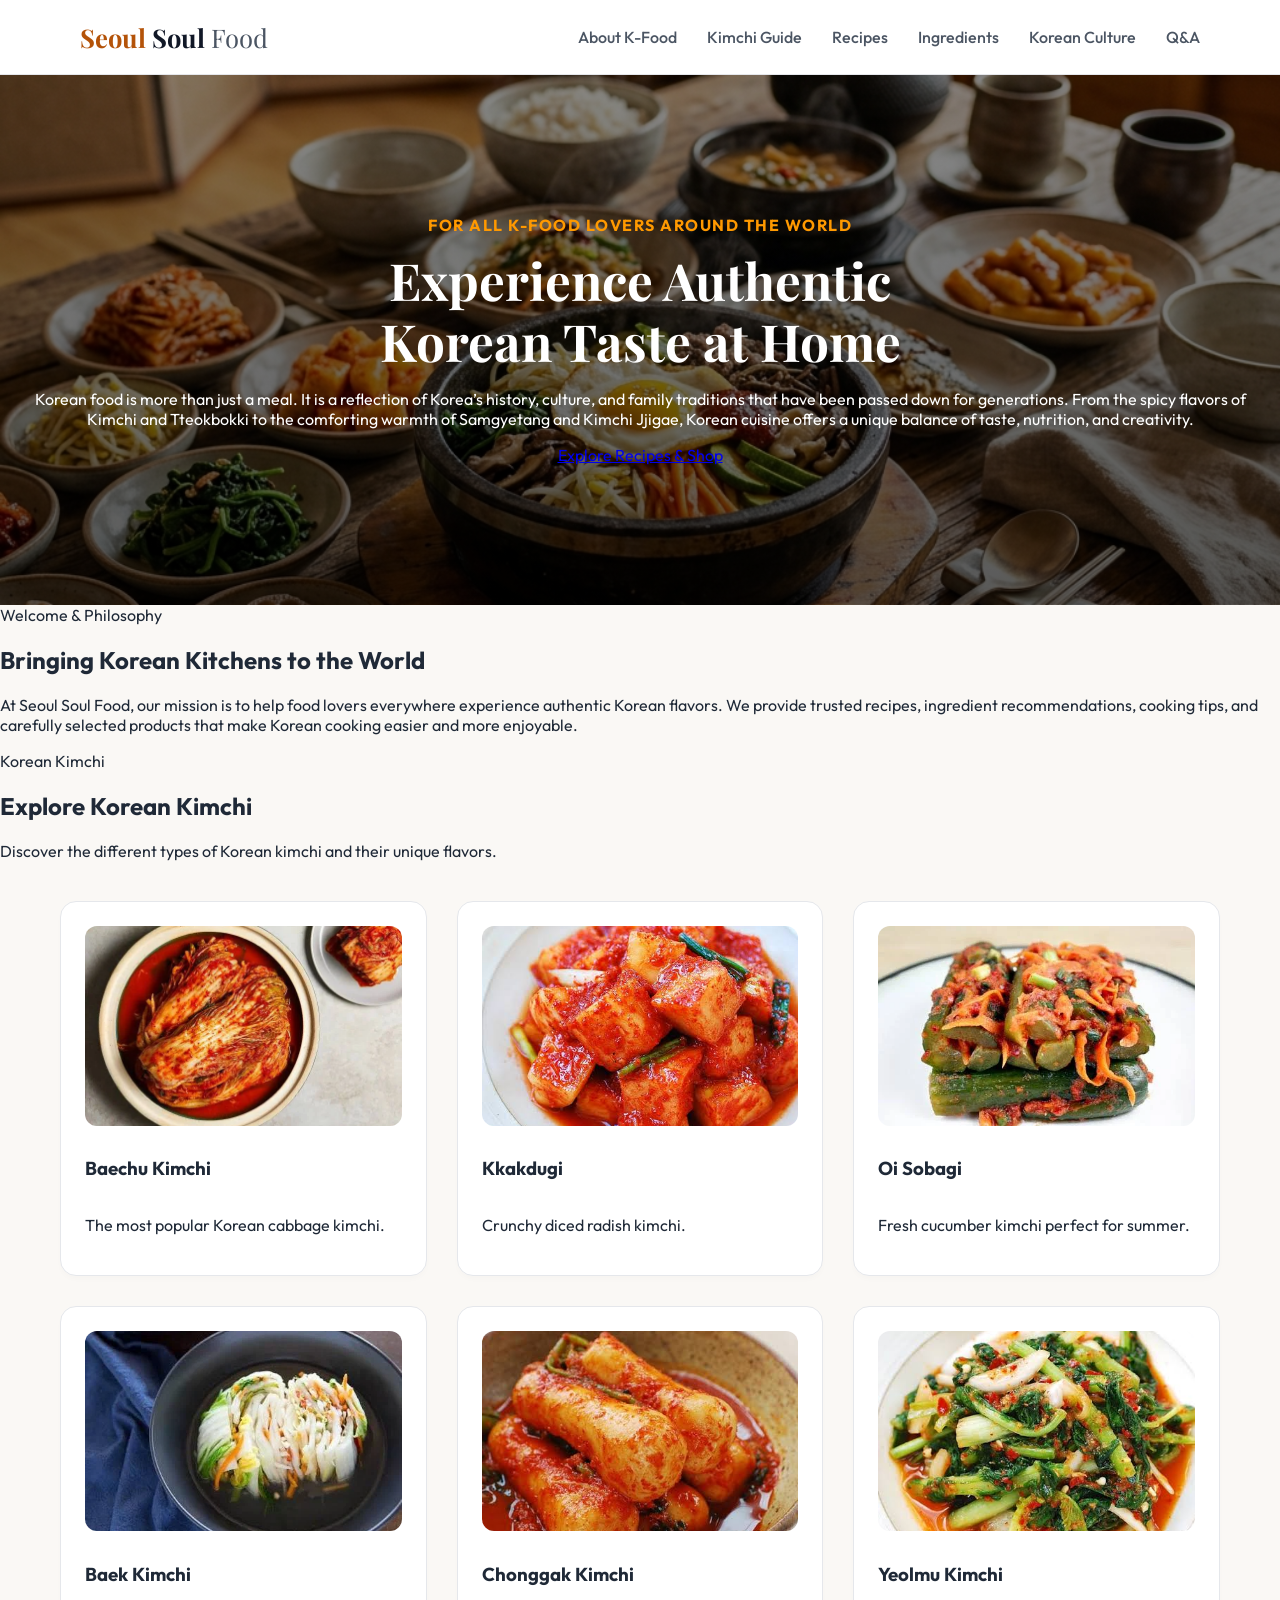
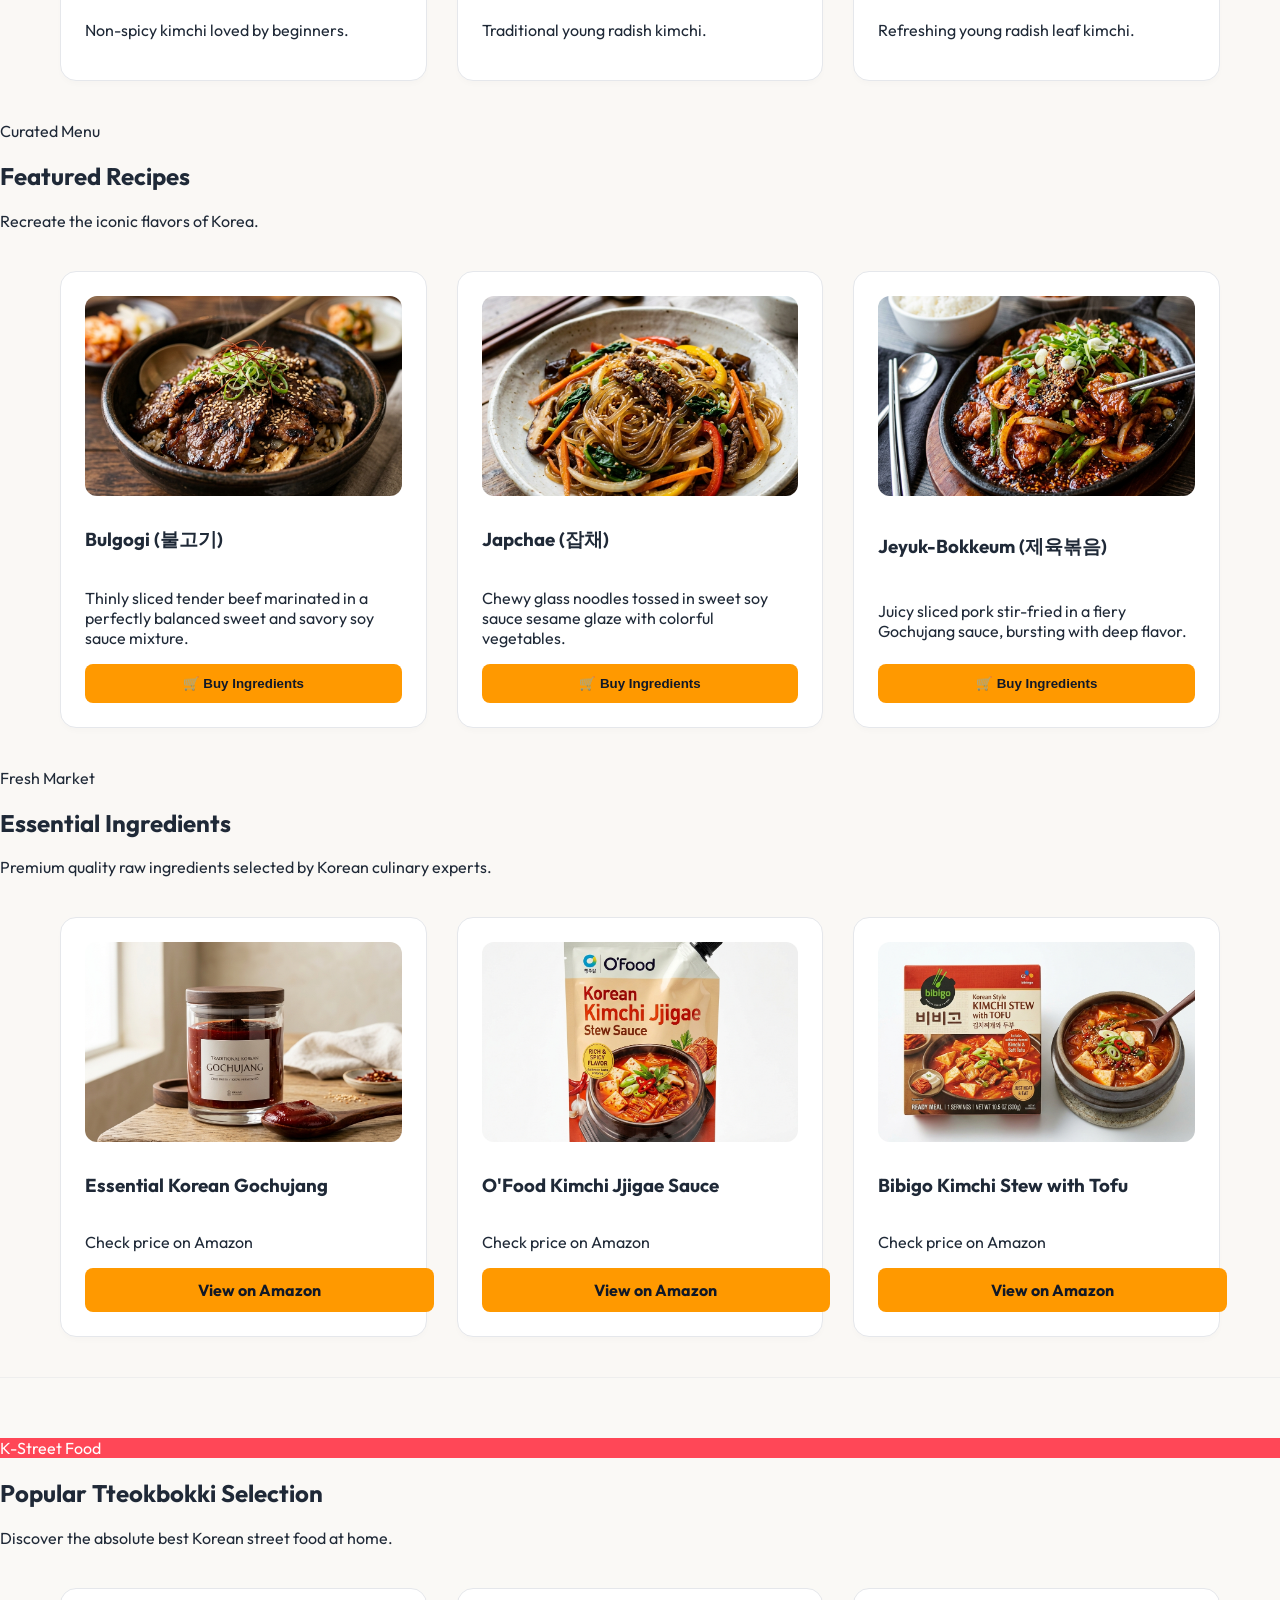
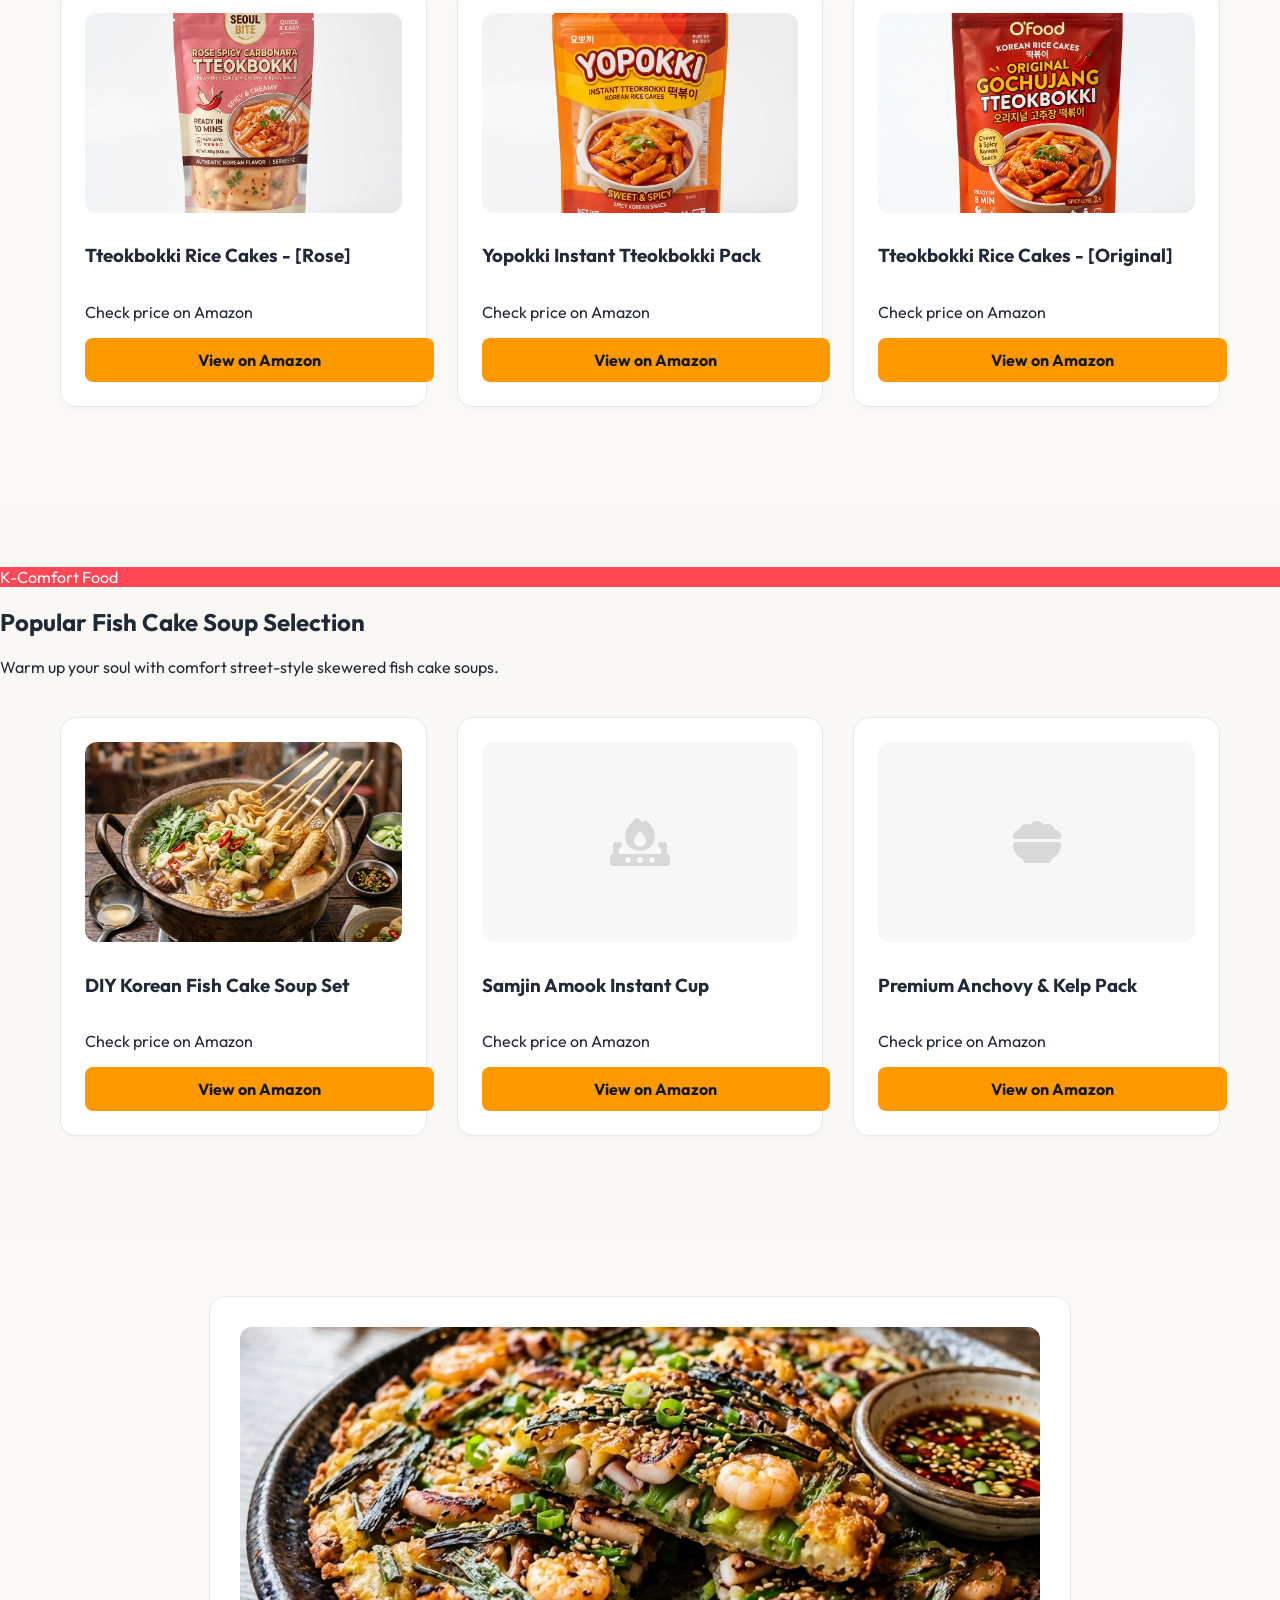
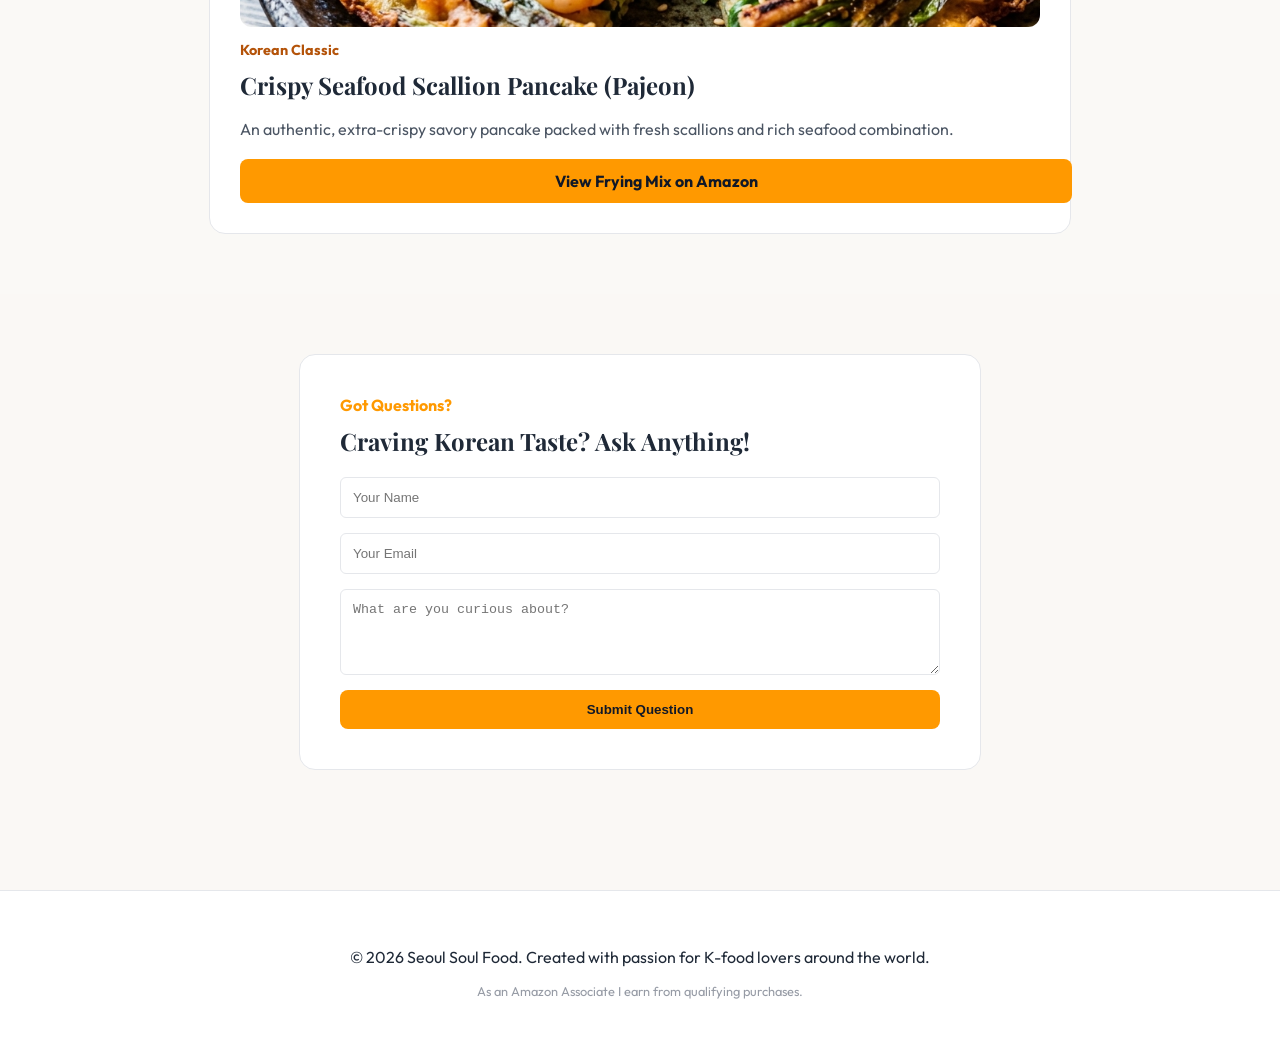
==== index.html @ 93293d15 "누락되었던 떡볶이, 파전, QA 하단 섹션 일체 복원 마감 완료" ====
<!DOCTYPE html>
<html lang="en">

<head>
    <meta charset="UTF-8">
    <meta name="viewport" content="width=device-width, initial-scale=1.0">
    <title>Seoul Soul Food | Global Korean Culinary Guide & Ingredients Shop</title>
    <link rel="preconnect" href="https://fonts.googleapis.com">
    <link rel="preconnect" href="https://fonts.gstatic.com" crossorigin>
    <link href="https://fonts.googleapis.com/css2?family=Outfit:wght@300;400;500;600;700&family=Playfair+Display:ital,wght@0,400;0,600;0,700;1,400&display=swap" rel="stylesheet">
    <link rel="stylesheet" href="https://cdnjs.cloudflare.com/ajax/libs/font-awesome/6.4.0/css/all.min.css">
    <link rel="stylesheet" href="style.css">
</head>

<body>

    <header class="main-header">
        <div class="container header-container">
            <a href="#" class="logo">
                <span class="logo-k">Seoul</span> Soul <span class="logo-sub">Food</span>
            </a>
            <nav class="nav-menu">
                <a href="#about" class="nav-link">About K-Food</a>
                <a href="#kimchi" class="nav-link">Kimchi Guide</a>
                <a href="#recipes" class="nav-link">Recipes</a>
                <a href="#ingredients" class="nav-link">Ingredients</a>
                <a href="#culture" class="nav-link">Korean Culture</a>
                <a href="#qa" class="nav-link">Q&A</a>
            </nav>
            </div>
    </header>

    <section class="hero-section" style="background-image: linear-gradient(rgba(0, 0, 0, 0.45), rgba(0, 0, 0, 0.65)), url('images/banner.png');">
        <div class="container hero-container">
            <span class="hero-tagline">For All K-Food Lovers Around the World</span>
            <h1 class="hero-title">Experience Authentic <br>Korean Taste at Home</h1>
            <p class="section-subtitle">
                Korean food is more than just a meal. It is a reflection of Korea’s history,
                culture, and family traditions that have been passed down for generations.
                From the spicy flavors of Kimchi and Tteokbokki to the comforting warmth of
                Samgyetang and Kimchi Jjigae, Korean cuisine offers a unique balance of taste,
                nutrition, and creativity.
            </p>
            <a href="#recipes" class="btn-primary">Explore Recipes & Shop</a>
        </div>
    </section>

    <section class="about-section" id="about">
        <div class="container">
            <div class="section-badge">Welcome & Philosophy</div>
            <h2 class="section-title">Bringing Korean Kitchens to the World</h2>
            <p class="section-subtitle">
                At Seoul Soul Food, our mission is to help food lovers everywhere experience
                authentic Korean flavors. We provide trusted recipes, ingredient recommendations, cooking
                tips, and carefully selected products that make Korean cooking easier and more enjoyable.
            </p>
        </div>
    </section>

    <section class="kimchi-section" id="kimchi">
        <div class="container">
            <div class="section-badge">Korean Kimchi</div>
            <h2 class="section-title">Explore Korean Kimchi</h2>
            <p class="section-subtitle">Discover the different types of Korean kimchi and their unique flavors.</p>
            <div class="ingredients-grid">
                <div class="ingredient-card">
                    <img src="images/baechu-kimchi.png" class="ingredient-image">
                    <h3>Baechu Kimchi</h3>
                    <p>The most popular Korean cabbage kimchi.</p>
                </div>
                <div class="ingredient-card">
                    <img src="images/kkakdugi.png" class="ingredient-image">
                    <h3>Kkakdugi</h3>
                    <p>Crunchy diced radish kimchi.</p>
                </div>
                <div class="ingredient-card">
                    <img src="images/oi-sobagi.png" class="ingredient-image">
                    <h3>Oi Sobagi</h3>
                    <p>Fresh cucumber kimchi perfect for summer.</p>
                </div>
                <div class="ingredient-card">
                    <img src="images/baek-kimchi.png" class="ingredient-image">
                    <h3>Baek Kimchi</h3>
                    <p>Non-spicy kimchi loved by beginners.</p>
                </div>
                <div class="ingredient-card">
                    <img src="images/chonggak-kimchi.png" class="ingredient-image">
                    <h3>Chonggak Kimchi</h3>
                    <p>Traditional young radish kimchi.</p>
                </div>
                <div class="ingredient-card">
                    <img src="images/yeolmu-kimchi.png" class="ingredient-image">
                    <h3>Yeolmu Kimchi</h3>
                    <p>Refreshing young radish leaf kimchi.</p>
                </div>
            </div>
        </div>
    </section>

    <section class="recipes-section" id="recipes">
        <div class="container">
            <div class="section-badge">Curated Menu</div>
            <h2 class="section-title">Featured Recipes</h2>
            <p class="section-subtitle">Recreate the iconic flavors of Korea.</p>
            <div class="recipes-grid">
                <div class="recipe-card">
                    <img src="images/recipe_bulgogi.png" class="recipe-image">
                    <h3 class="recipe-name">Bulgogi (불고기)</h3>
                    <p class="recipe-desc">Thinly sliced tender beef marinated in a perfectly balanced sweet and savory soy sauce mixture.</p>
                    <button class="btn-orange" onclick="window.open('https://amzn.to/3Bu1245')">🛒 Buy Ingredients</button>
                </div>
                <div class="recipe-card">
                    <img src="images/recipe_japchae.png" class="recipe-image">
                    <h3 class="recipe-name">Japchae (잡채)</h3>
                    <p class="recipe-desc">Chewy glass noodles tossed in sweet soy sauce sesame glaze with colorful vegetables.</p>
                    <button class="btn-orange" onclick="window.open('https://amzn.to/47D4M1A')">🛒 Buy Ingredients</button>
                </div>
                <div class="recipe-card">
                    <img src="images/recipe_jeyuk.png" class="recipe-image">
                    <h3 class="recipe-name">Jeyuk-Bokkeum (제육볶음)</h3>
                    <p class="recipe-desc">Juicy sliced pork stir-fried in a fiery Gochujang sauce, bursting with deep flavor.</p>
                    <button class="btn-orange" onclick="window.open('https://amzn.to/3Go1267')">🛒 Buy Ingredients</button>
                </div>
            </div>
        </div>
    </section>

    <section class="ingredients-section" id="ingredients">
        <div class="container">
            <div class="section-badge">Fresh Market</div>
            <h2 class="section-title">Essential Ingredients</h2>
            <p class="section-subtitle">Premium quality raw ingredients selected by Korean culinary experts.</p>
            <div class="ingredients-grid">
                <div class="ingredient-card">
                    <img src="images/ing_gochujang.png" class="ingredient-image">
                    <h3 class="ingredient-name">Essential Korean Gochujang</h3>
                    <p class="price">Check price on Amazon</p>
                    <a href="https://www.amazon.com/gp/aw/d/B013HB0CC4/" target="_blank" class="btn-buy-simple">View on Amazon</a>
                </div>
                <div class="ingredient-card">
                    <img src="images/ing_ofood.png" class="ingredient-image">
                    <h3 class="ingredient-name">O'Food Kimchi Jjigae Sauce</h3>
                    <p class="price">Check price on Amazon</p>
                    <a href="https://www.amazon.com/Korean-OFood-Kimchi-Jjigae-Sauce/dp/B0G4CYPSKH/" target="_blank" class="btn-buy-simple">View on Amazon</a>
                </div>
                <div class="ingredient-card">
                    <img src="images/ing_bibigo.png" class="ingredient-image">
                    <h3 class="ingredient-name">Bibigo Kimchi Stew with Tofu</h3>
                    <p class="price">Check price on Amazon</p>
                    <a href="https://www.amazon.com/Instan-Bibigo-Traditional-Korean-Kimchi/dp/B094YXK8BQ/" target="_blank" class="btn-buy-simple">View on Amazon</a>
                </div>
            </div>
        </div>
    </section>

    <section class="ingredients-section" id="tteokbokki" style="background-color: #faf9f6; padding: 60px 0; border-top: 1px solid #eee;">
        <div class="container">
            <div class="section-badge" style="background-color: #ff4757; color: #fff;">K-Street Food</div>
            <h2 class="section-title">Popular Tteokbokki Selection</h2>
            <p class="section-subtitle">Discover the absolute best Korean street food at home.</p>
            <div class="ingredients-grid">
                <div class="ingredient-card">
                    <img src="images/ing_tteok_rose.png" class="ingredient-image">
                    <h3 class="ingredient-name">Tteokbokki Rice Cakes - [Rose]</h3>
                    <p class="price">Check price on Amazon</p>
                    <a href="https://www.amazon.com/gp/aw/d/B0BHKH226L/" target="_blank" class="btn-buy-simple">View on Amazon</a>
                </div>
                <div class="ingredient-card">
                    <img src="images/ing_tteok_yopokki.png" class="ingredient-image">
                    <h3 class="ingredient-name">Yopokki Instant Tteokbokki Pack</h3>
                    <p class="price">Check price on Amazon</p>
                    <a href="https://www.amazon.com/Instant-Tteokbokki-Popular-Korean-Snack/dp/B07GT3HCH3/" target="_blank" class="btn-buy-simple">View on Amazon</a>
                </div>
                <div class="ingredient-card">
                    <img src="images/ing_tteok_original.png" class="ingredient-image">
                    <h3 class="ingredient-name">Tteokbokki Rice Cakes - [Original]</h3>
                    <p class="price">Check price on Amazon</p>
                    <a href="https://www.amazon.com/gp/aw/d/B09976ZMP5/" target="_blank" class="btn-buy-simple">View on Amazon</a>
                </div>
            </div>
        </div>
    </section>

    <section class="ingredients-section" id="fishcake" style="padding: 60px 0;">
        <div class="container">
            <div class="section-badge" style="background-color: #ff4757; color: #fff;">K-Comfort Food</div>
            <h2 class="section-title">Popular Fish Cake Soup Selection</h2>
            <p class="section-subtitle">Warm up your soul with comfort street-style skewered fish cake soups.</p>
            <div class="ingredients-grid">
                <div class="ingredient-card">
                    <img src="images/ing_fishcake.png" class="ingredient-image">
                    <h3 class="ingredient-name">DIY Korean Fish Cake Soup Set</h3>
                    <p class="price">Check price on Amazon</p>
                    <a href="https://www.amazon.com/s?k=Korean+skewered+fish+cake" target="_blank" class="btn-buy-simple">View on Amazon</a>
                </div>
                <div class="ingredient-card">
                    <div style="display: flex; align-items: center; justify-content: center; background-color: #f7f7f7; font-size: 48px; color: rgba(43, 38, 37, 0.15); height: 200px; border-radius:12px; margin-bottom:12px;"><i class="fa-solid fa-fire-burner"></i></div>
                    <h3 class="ingredient-name">Samjin Amook Instant Cup</h3>
                    <p class="price">Check price on Amazon</p>
                    <a href="https://www.amazon.com/s?k=Samjin+Amook+Instant+Fish+Cake+Soup" target="_blank" class="btn-buy-simple">View on Amazon</a>
                </div>
                <div class="ingredient-card">
                    <div style="display: flex; align-items: center; justify-content: center; background-color: #f7f7f7; font-size: 48px; color: rgba(43, 38, 37, 0.15); height: 200px; border-radius:12px; margin-bottom:12px;"><i class="fa-solid fa-bowl-food"></i></div>
                    <h3 class="ingredient-name">Premium Anchovy & Kelp Pack</h3>
                    <p class="price">Check price on Amazon</p>
                    <a href="https://www.amazon.com/s?k=Korean+anchovy+soup+pack" target="_blank" class="btn-buy-simple">View on Amazon</a>
                </div>
            </div>
        </div>
    </section>

    <section class="pajeon-section" id="pajeon" style="background-color: #faf9f6; padding: 60px 0;">
        <div class="container" style="max-width: 800px; margin: 0 auto; background: #fff; padding: 30px; border-radius: 16px; border: 1px solid #e5e7eb;">
            <img src="images/recipe_pajeon.png" class="pajeon-image" style="height: 300px !important;">
            <span style="color:#b45309; font-weight:700; font-size:0.9rem;">Korean Classic</span>
            <h2 style="font-family:'Playfair Display', serif; margin: 10px 0;">Crispy Seafood Scallion Pancake (Pajeon)</h2>
            <p style="color:#4b5563; line-height:1.6;">An authentic, extra-crispy savory pancake packed with fresh scallions and rich seafood combination.</p>
            <a href="https://www.amazon.com/s?k=Korean+frying+mix" target="_blank" class="btn-buy-simple" style="display:inline-block; width:auto; padding:12px 30px;">View Frying Mix on Amazon</a>
        </div>
    </section>

    <section class="qa-section" id="qa" style="padding: 60px 0;">
        <div class="container" style="max-width: 600px; margin: 0 auto; background: white; padding: 40px; border-radius: 16px; border: 1px solid #e5e7eb;">
            <span style="color:#ff9900; font-weight:700;">Got Questions?</span>
            <h2 style="font-family:'Playfair Display', serif; margin:10px 0 20px 0;">Craving Korean Taste? Ask Anything!</h2>
            <form id="qaForm" style="display:flex; flex-direction:column; gap:15px;">
                <input type="text" placeholder="Your Name" style="padding:12px; border:1px solid #e5e7eb; border-radius:6px;" required>
                <input type="email" placeholder="Your Email" style="padding:12px; border:1px solid #e5e7eb; border-radius:6px;" required>
                <textarea rows="4" placeholder="What are you curious about?" style="padding:12px; border:1px solid #e5e7eb; border-radius:6px;" required></textarea>
                <button type="submit" class="btn-orange">Submit Question</button>
            </form>
        </div>
    </section>

    <footer class="main-footer" style="background-color: #ffffff; border-top: 1px solid #e5e7eb; text-align: center; padding: 40px 20px; margin-top: 60px;">
        <div class="container">
            <p>&copy; 2026 Seoul Soul Food. Created with passion for K-food lovers around the world.</p>
            <p style="font-size: 0.8rem; opacity: 0.7; margin-top: 5px; color:#6b7280;">As an Amazon Associate I earn from qualifying purchases.</p>
        </div>
    </footer>

</body>

</html>
---- style.css ----
/* ==========================================================================
   🏁 SEOUL SOUL FOOD - 순정 뷰 제어 & 크기 고정 마스터 CSS
   ========================================================================== */

body {
    font-family: 'Outfit', -apple-system, BlinkMacSystemFont, sans-serif;
    background-color: #faf8f5;
    margin: 0;
    padding: 0;
    color: #1f2937;
}

/* 🌟 [상단 헤더 내비게이션 바 정렬] */
.main-header {
    background-color: #ffffff !important;
    border-bottom: 1px solid #e5e7eb !important;
    width: 100% !important;
    position: relative !important;
    z-index: 1000;
}
.header-container {
    display: flex !important;
    justify-content: space-between !important;
    align-items: center !important;
    max-width: 1200px;
    margin: 0 auto;
    padding: 20px 40px !important;
    box-sizing: border-box;
}
.logo {
    font-family: 'Playfair Display', serif;
    font-size: 1.6rem;
    font-weight: 700;
    color: #111827;
    text-decoration: none;
}
.logo-k { color: #b45309; }
.logo-sub { color: #4b5563; font-weight: 400; }
.nav-menu { display: flex !important; gap: 30px !important; }
.nav-link { color: #4b5563 !important; text-decoration: none !important; font-weight: 500; }

/* 🌟 [image_28.png 메인 대형 배너 규격 복원] */
.hero-section {
    background-size: cover !important;
    background-position: center center !important;
    background-repeat: no-repeat !important;
    padding: 140px 20px !important;
    text-align: center;
    color: white;
}
.hero-title {
    font-family: 'Playfair Display', serif;
    font-size: 3.2rem !important;
    font-weight: 700;
    line-height: 1.2;
    margin: 15px 0;
    color: #ffffff !important;
}
.hero-tagline {
    color: #ff9900;
    text-transform: uppercase;
    font-weight: 700;
    letter-spacing: 1.5px;
}

/* 🌟 [핵심 제어] 모든 이미지를 예쁜 카드 규격으로 일괄 가두기 */
img, 
.recipe-image, 
.ingredient-image, 
.ingredient-card img, 
.recipe-card img {
    width: 100% !important;
    max-width: 100% !important;
    height: 200px !important;     /* 👈 이미지 높이 무조건 200px 자동 가둠 */
    object-fit: cover !important;  /* 👈 원본 사진 찌그러짐 원천 차단 */
    border-radius: 12px !important;
    margin-bottom: 12px !important;
    display: block !important;
}

/* 🌟 가로 바둑판 격자 3열 고정 무조건 한 줄 배치 */
.recipes-grid, 
.ingredients-grid {
    display: grid !important;
    grid-template-columns: repeat(3, 1fr) !important; /* 👈 가로로 무조건 3개씩 배열 */
    gap: 30px !important;
    max-width: 1200px !important;
    margin: 40px auto !important;
    padding: 0 20px !important;
    box-sizing: border-box !important;
}

/* 🌟 카드 상자 외형 디자인 */
.recipe-card, 
.ingredient-card {
    background: #ffffff !important;
    border: 1px solid #e5e7eb !important;
    border-radius: 16px !important;
    padding: 24px !important;
    box-shadow: 0 4px 6px -1px rgba(0, 0, 0, 0.02) !important;
    display: flex !important;
    flex-direction: column !important;
    justify-content: space-between !important;
    box-sizing: border-box !important;
}

/* 🌟 아마존 수익 마진 버튼 */
.btn-orange, 
.btn-buy-simple, 
button {
    background-color: #ff9900 !important;
    color: #111827 !important;
    border: none !important;
    padding: 12px 16px !important;
    border-radius: 8px !important;
    cursor: pointer !important;
    font-weight: bold !important;
    text-align: center !important;
    text-decoration: none !important;
    display: block !important;
    width: 100% !important;
}
.btn-orange:hover, .btn-buy-simple:hover { background-color: #e68a00 !important; }

.main-footer {
    background-color: #ffffff;
    border-top: 1px solid #e5e7eb;
    text-align: center;
    padding: 30px 20px;
    margin-top: 60px;
}
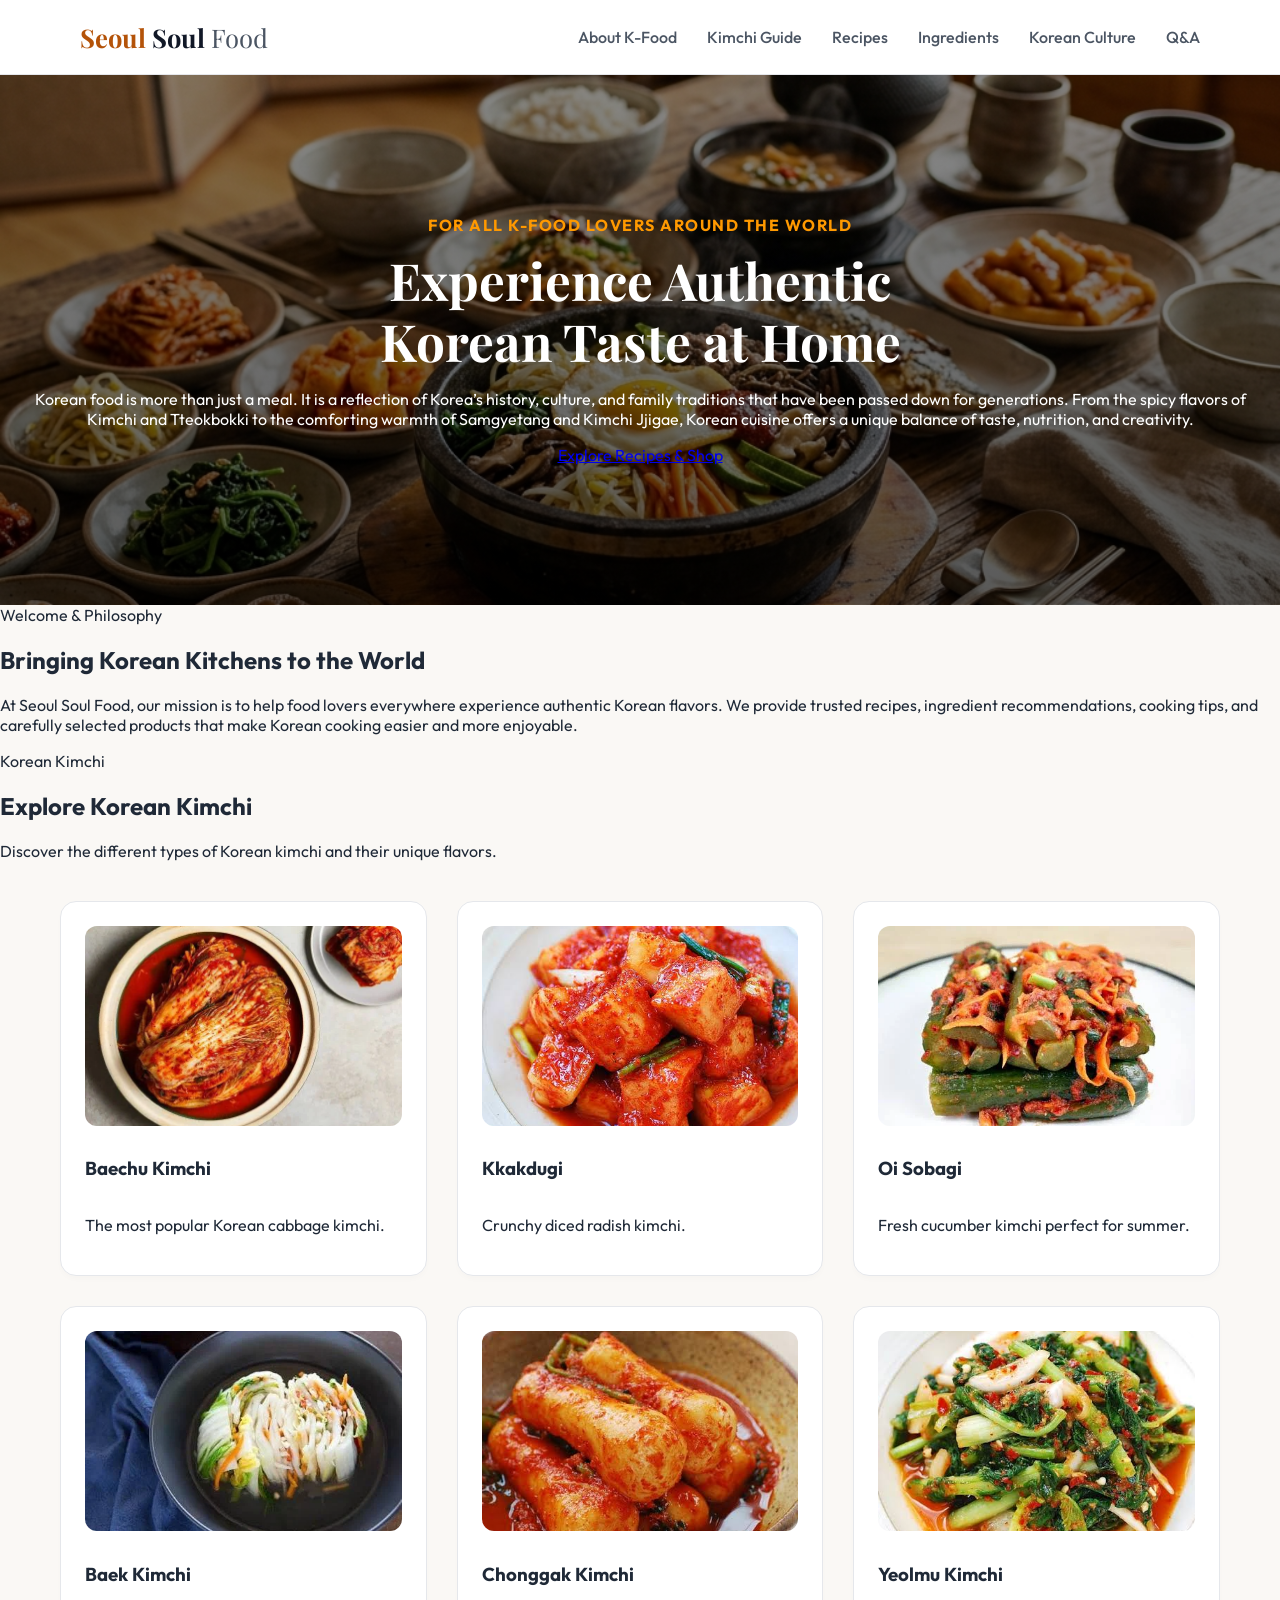
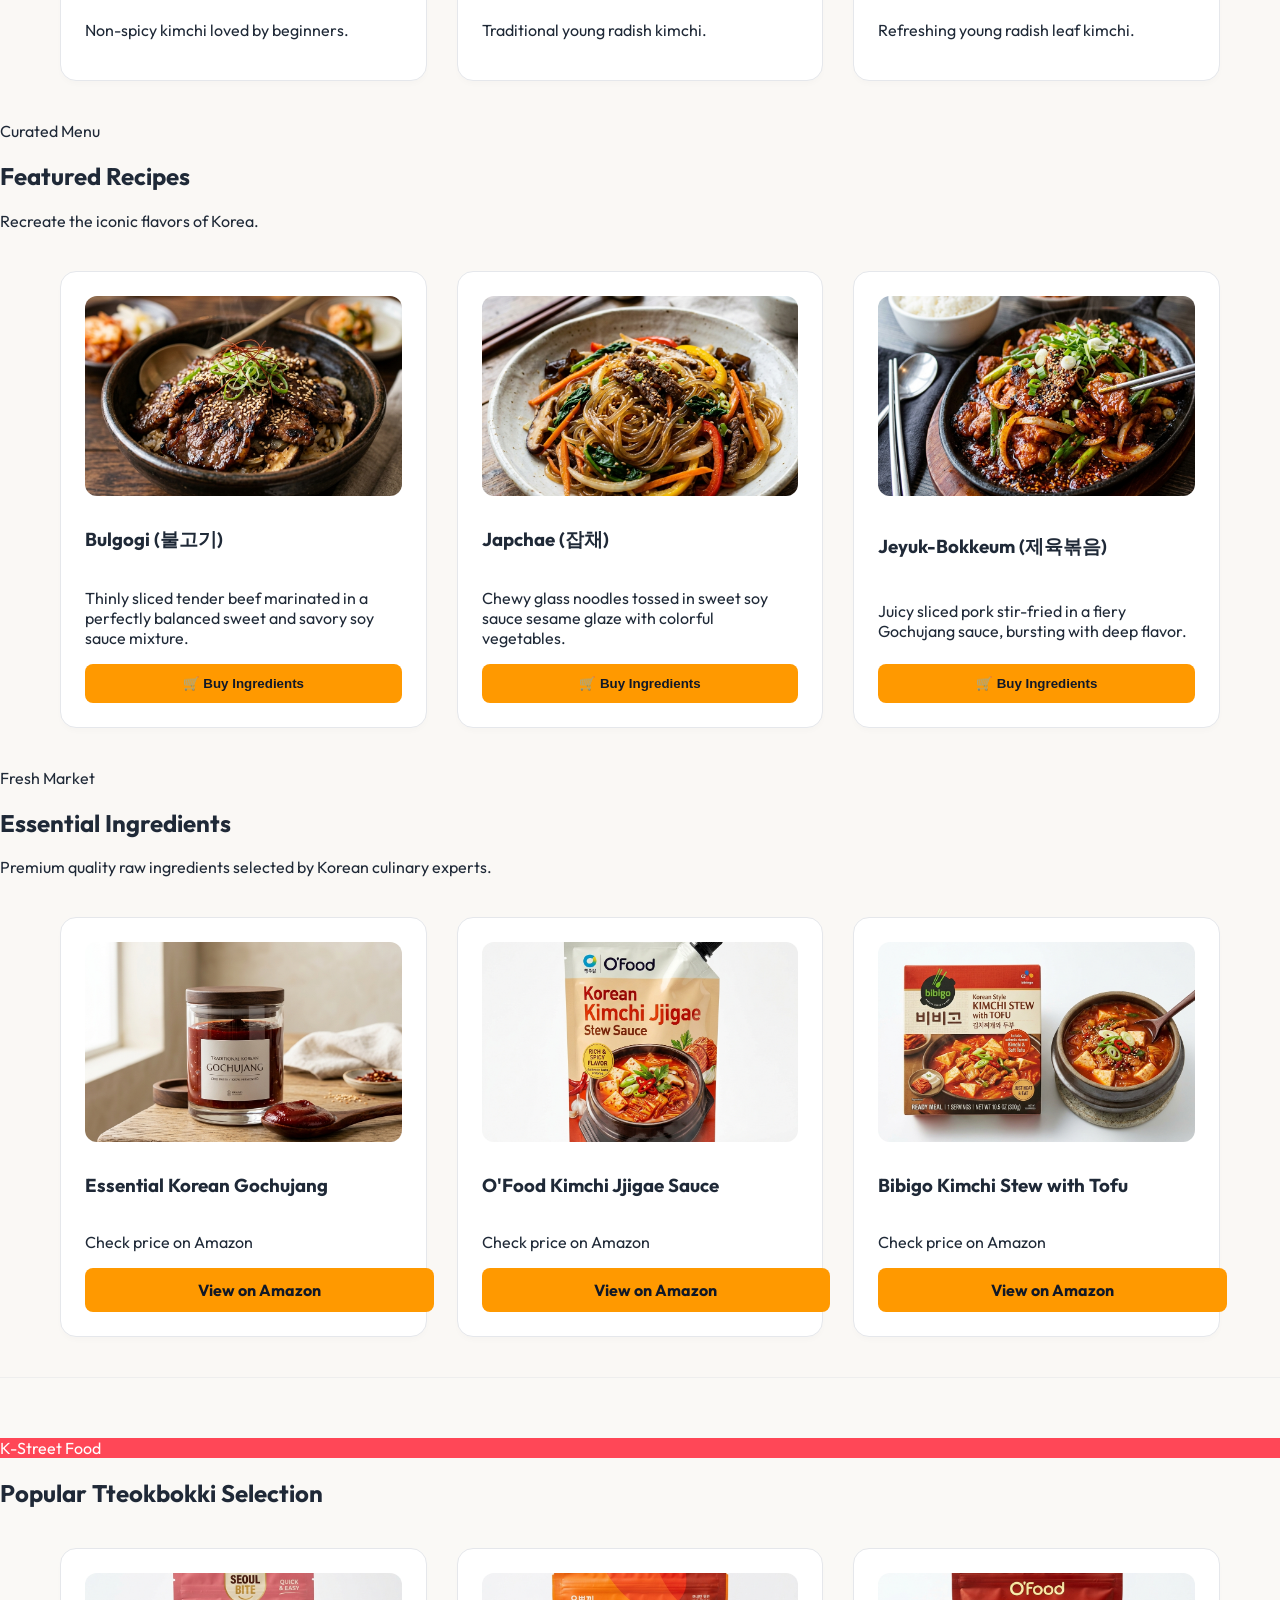
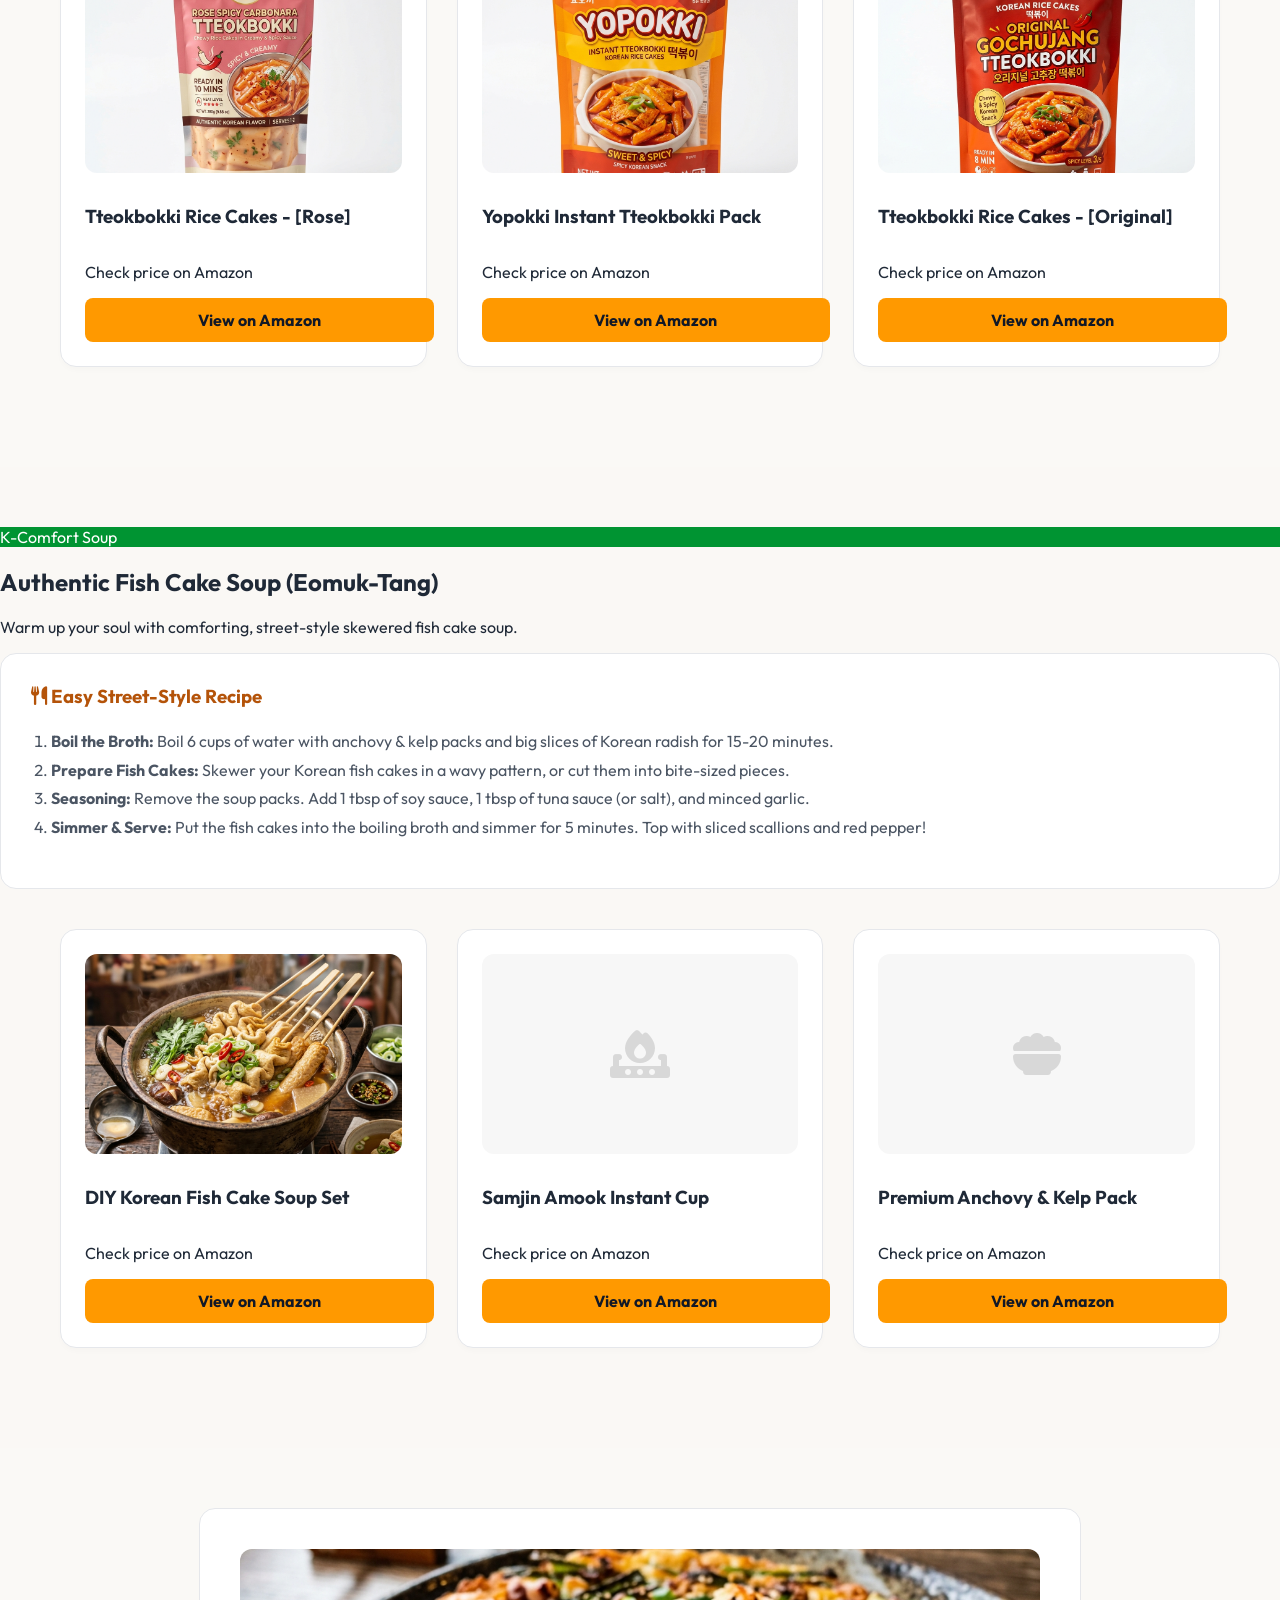
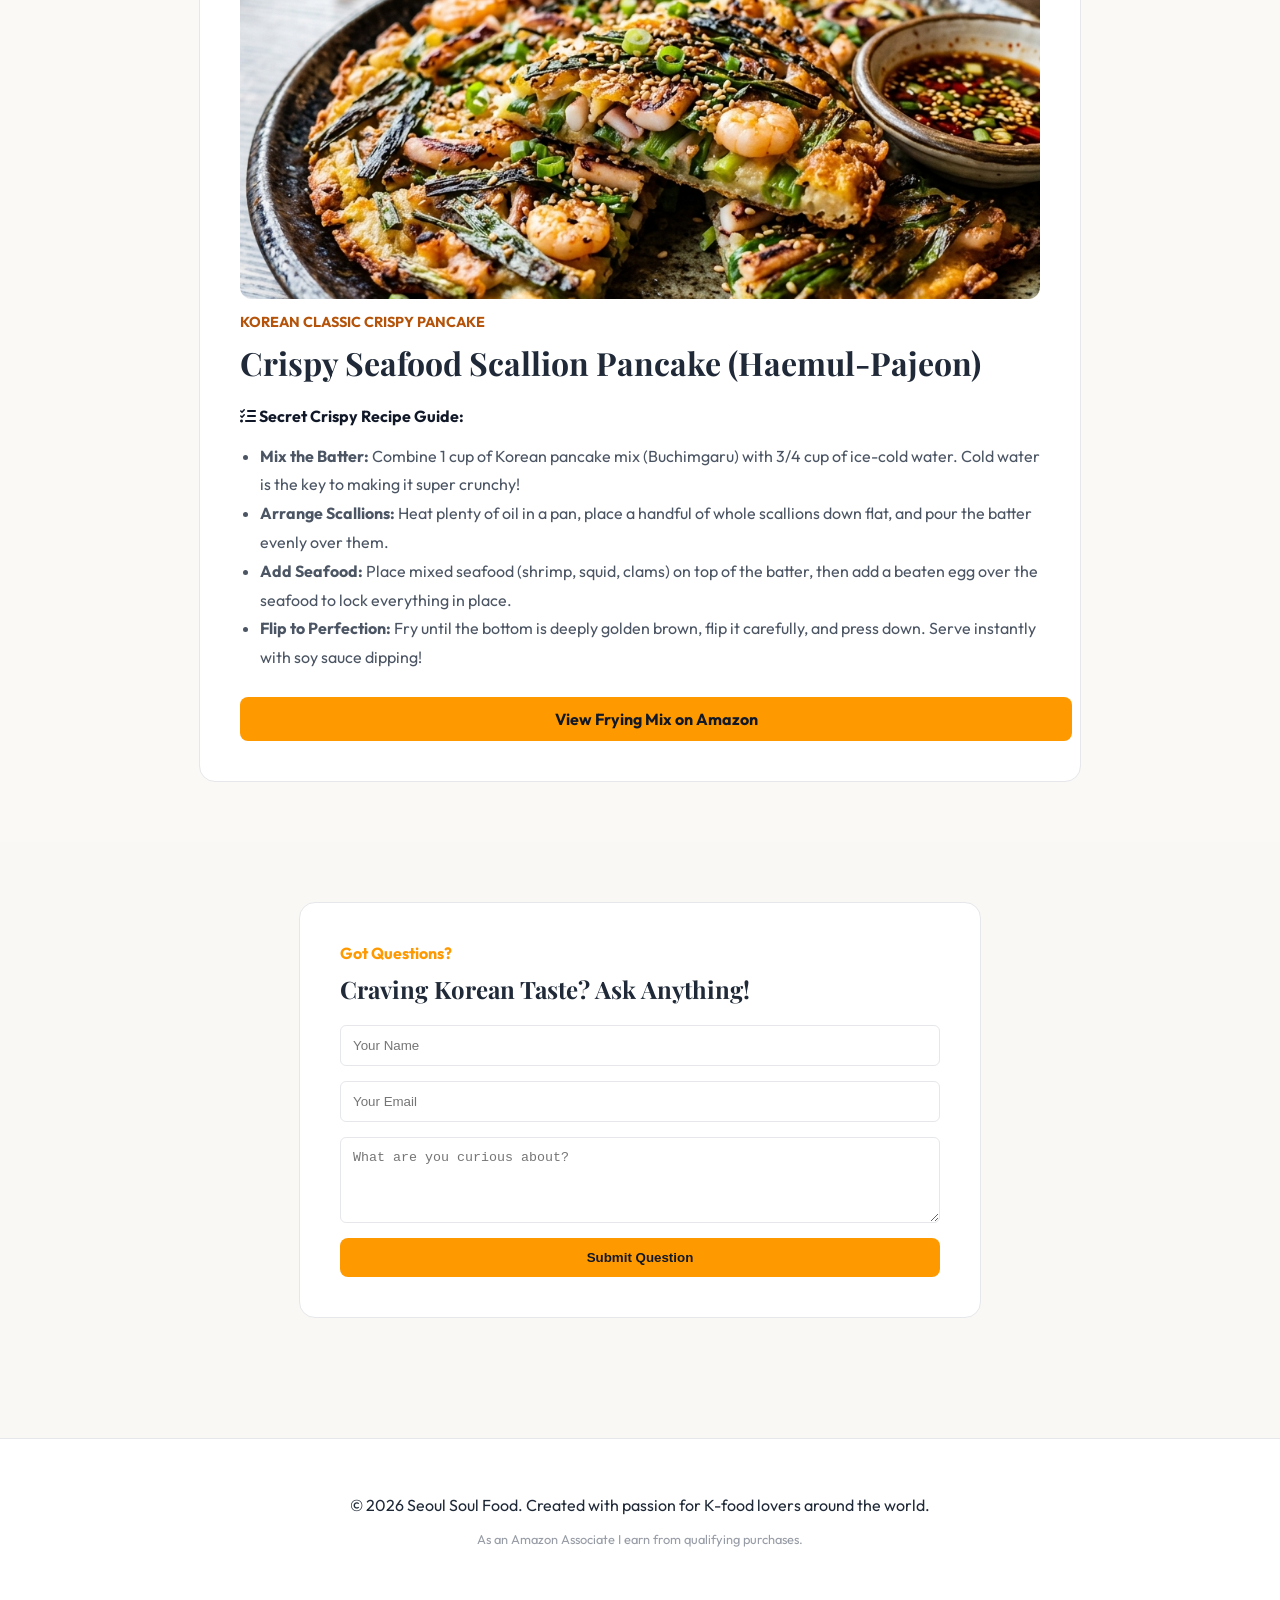
==== commit 97b8349c: "어묵탕 및 해물파전 영문 상세 레시피 완벽 보완 완료" ====
--- a/index.html
+++ b/index.html
@@ -27,7 +27,7 @@
                 <a href="#culture" class="nav-link">Korean Culture</a>
                 <a href="#qa" class="nav-link">Q&A</a>
             </nav>
-            </div>
+        </div>
     </header>
 
     <section class="hero-section" style="background-image: linear-gradient(rgba(0, 0, 0, 0.45), rgba(0, 0, 0, 0.65)), url('images/banner.png');">
@@ -157,7 +157,6 @@
         <div class="container">
             <div class="section-badge" style="background-color: #ff4757; color: #fff;">K-Street Food</div>
             <h2 class="section-title">Popular Tteokbokki Selection</h2>
-            <p class="section-subtitle">Discover the absolute best Korean street food at home.</p>
             <div class="ingredients-grid">
                 <div class="ingredient-card">
                     <img src="images/ing_tteok_rose.png" class="ingredient-image">
@@ -183,9 +182,20 @@
 
     <section class="ingredients-section" id="fishcake" style="padding: 60px 0;">
         <div class="container">
-            <div class="section-badge" style="background-color: #ff4757; color: #fff;">K-Comfort Food</div>
-            <h2 class="section-title">Popular Fish Cake Soup Selection</h2>
-            <p class="section-subtitle">Warm up your soul with comfort street-style skewered fish cake soups.</p>
+            <div class="section-badge" style="background-color: #009432; color: #fff;">K-Comfort Soup</div>
+            <h2 class="section-title">Authentic Fish Cake Soup (Eomuk-Tang)</h2>
+            <p class="section-subtitle">Warm up your soul with comforting, street-style skewered fish cake soup.</p>
+            
+            <div style="background: #ffffff; padding: 30px; border-radius: 16px; border: 1px solid #e5e7eb; margin-bottom: 40px; text-align: left;">
+                <h3 style="color: #b45309; margin-top: 0;"><i class="fa-solid fa-utensils"></i> Easy Street-Style Recipe</h3>
+                <ol style="line-height: 1.8; color: #4b5563; padding-left: 20px;">
+                    <li><strong>Boil the Broth:</strong> Boil 6 cups of water with anchovy & kelp packs and big slices of Korean radish for 15-20 minutes.</li>
+                    <li><strong>Prepare Fish Cakes:</strong> Skewer your Korean fish cakes in a wavy pattern, or cut them into bite-sized pieces.</li>
+                    <li><strong>Seasoning:</strong> Remove the soup packs. Add 1 tbsp of soy sauce, 1 tbsp of tuna sauce (or salt), and minced garlic.</li>
+                    <li><strong>Simmer & Serve:</strong> Put the fish cakes into the boiling broth and simmer for 5 minutes. Top with sliced scallions and red pepper!</li>
+                </ol>
+            </div>
+
             <div class="ingredients-grid">
                 <div class="ingredient-card">
                     <img src="images/ing_fishcake.png" class="ingredient-image">
@@ -210,11 +220,21 @@
     </section>
 
     <section class="pajeon-section" id="pajeon" style="background-color: #faf9f6; padding: 60px 0;">
-        <div class="container" style="max-width: 800px; margin: 0 auto; background: #fff; padding: 30px; border-radius: 16px; border: 1px solid #e5e7eb;">
-            <img src="images/recipe_pajeon.png" class="pajeon-image" style="height: 300px !important;">
-            <span style="color:#b45309; font-weight:700; font-size:0.9rem;">Korean Classic</span>
-            <h2 style="font-family:'Playfair Display', serif; margin: 10px 0;">Crispy Seafood Scallion Pancake (Pajeon)</h2>
-            <p style="color:#4b5563; line-height:1.6;">An authentic, extra-crispy savory pancake packed with fresh scallions and rich seafood combination.</p>
+        <div class="container" style="max-width: 800px; margin: 0 auto; background: #fff; padding: 40px; border-radius: 16px; border: 1px solid #e5e7eb; text-align: left;">
+            <img src="images/recipe_pajeon.png" class="pajeon-image" style="height: 350px !important; width:100%; object-fit:cover; border-radius:12px; margin-bottom:20px;">
+            <span style="color:#b45309; font-weight:700; font-size:0.9rem; text-transform:uppercase;">Korean Classic Crispy Pancake</span>
+            <h2 style="font-family:'Playfair Display', serif; margin: 10px 0 20px 0; font-size:2rem;">Crispy Seafood Scallion Pancake (Haemul-Pajeon)</h2>
+            
+            <div style="margin-bottom: 25px;">
+                <h4 style="color:#111827; margin-bottom:8px;"><i class="fa-solid fa-list-check"></i> Secret Crispy Recipe Guide:</h4>
+                <ul style="color:#4b5563; line-height:1.8; padding-left:20px;">
+                    <li><strong>Mix the Batter:</strong> Combine 1 cup of Korean pancake mix (Buchimgaru) with 3/4 cup of ice-cold water. Cold water is the key to making it super crunchy!</li>
+                    <li><strong>Arrange Scallions:</strong> Heat plenty of oil in a pan, place a handful of whole scallions down flat, and pour the batter evenly over them.</li>
+                    <li><strong>Add Seafood:</strong> Place mixed seafood (shrimp, squid, clams) on top of the batter, then add a beaten egg over the seafood to lock everything in place.</li>
+                    <li><strong>Flip to Perfection:</strong> Fry until the bottom is deeply golden brown, flip it carefully, and press down. Serve instantly with soy sauce dipping!</li>
+                </ul>
+            </div>
+            
             <a href="https://www.amazon.com/s?k=Korean+frying+mix" target="_blank" class="btn-buy-simple" style="display:inline-block; width:auto; padding:12px 30px;">View Frying Mix on Amazon</a>
         </div>
     </section>
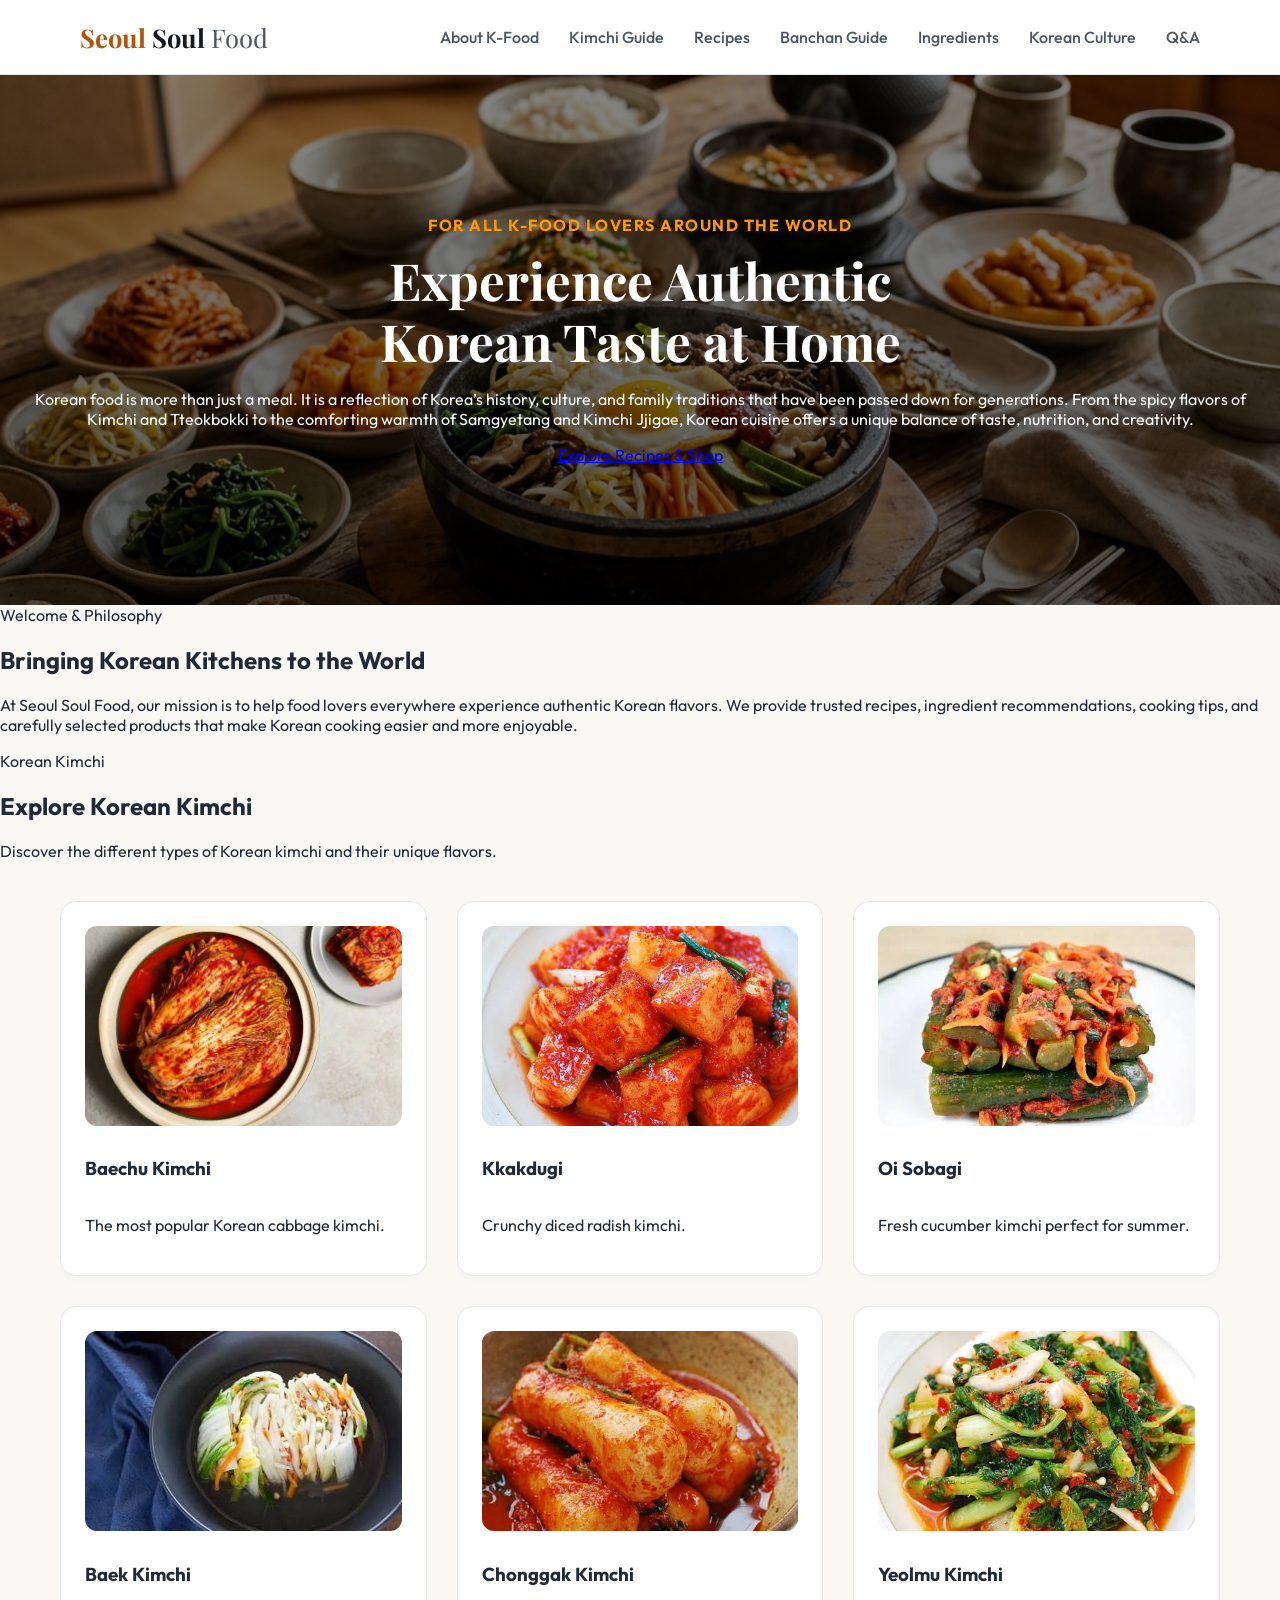
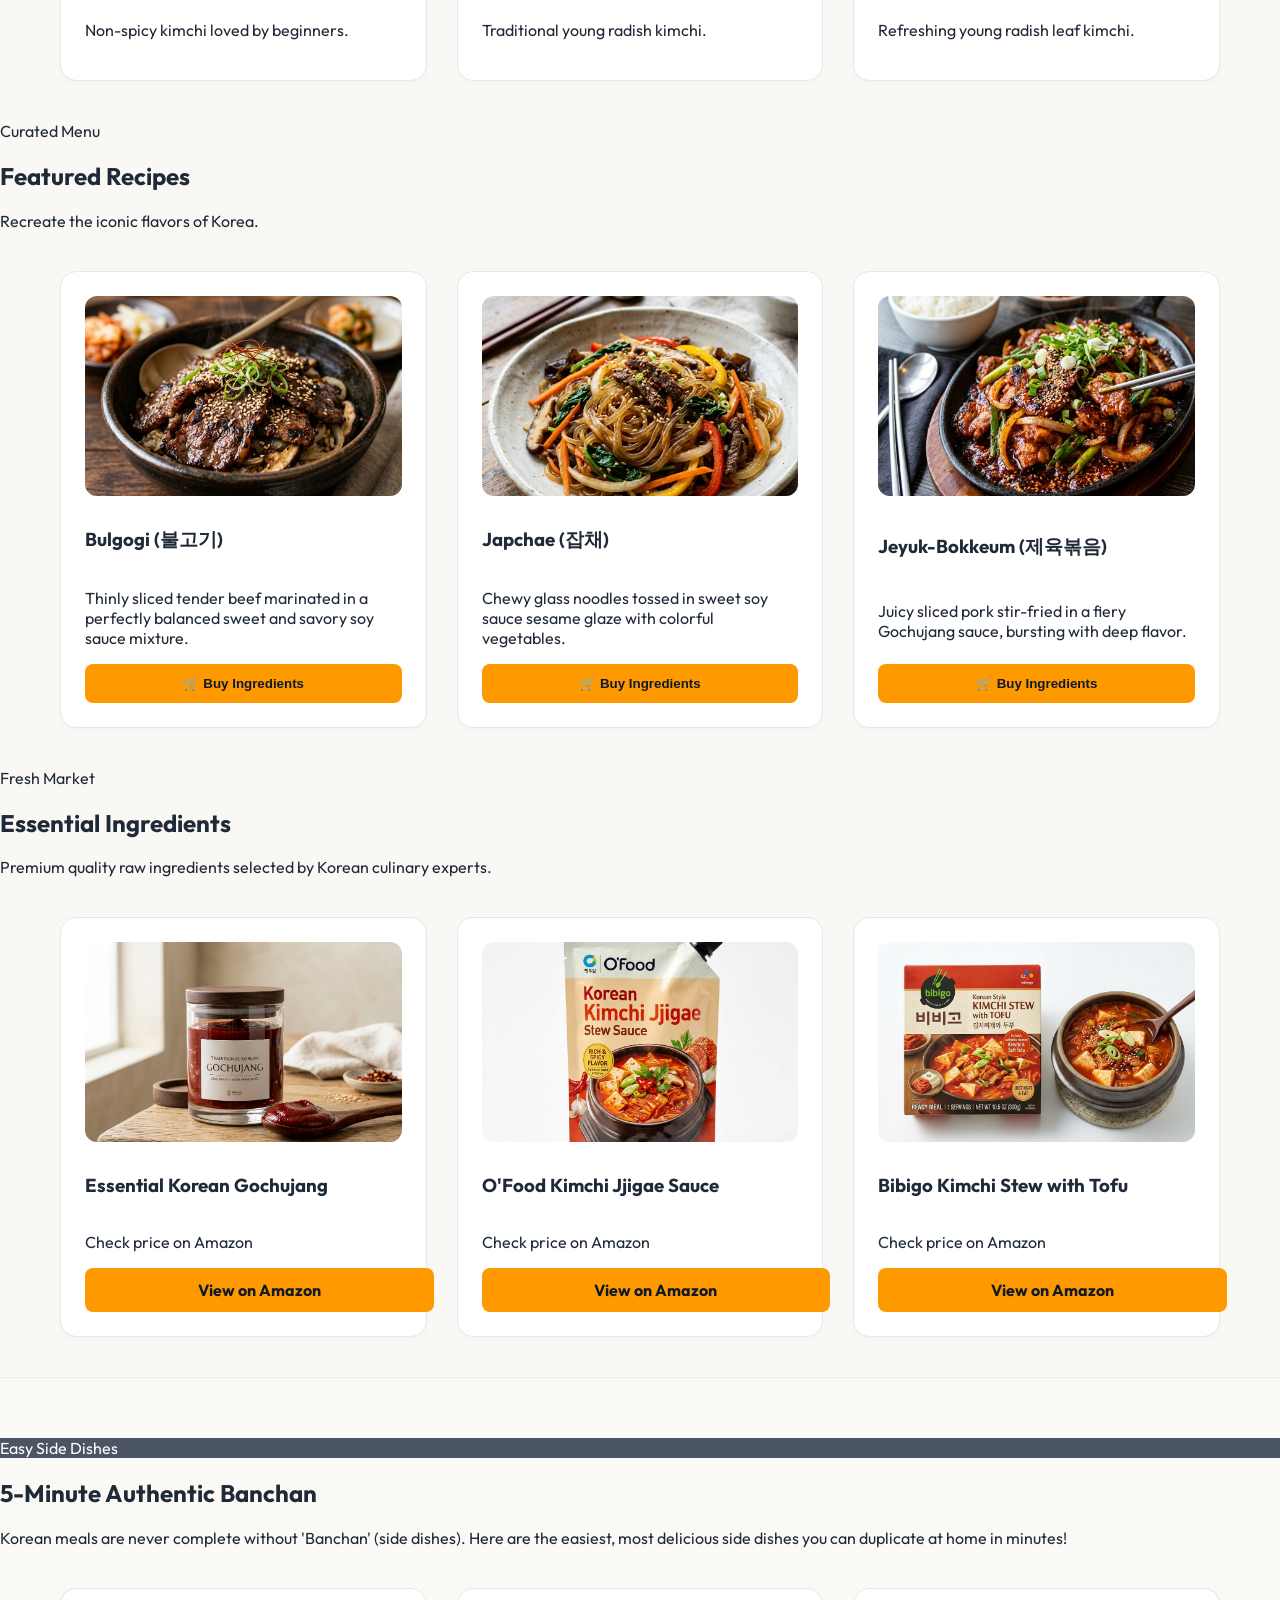
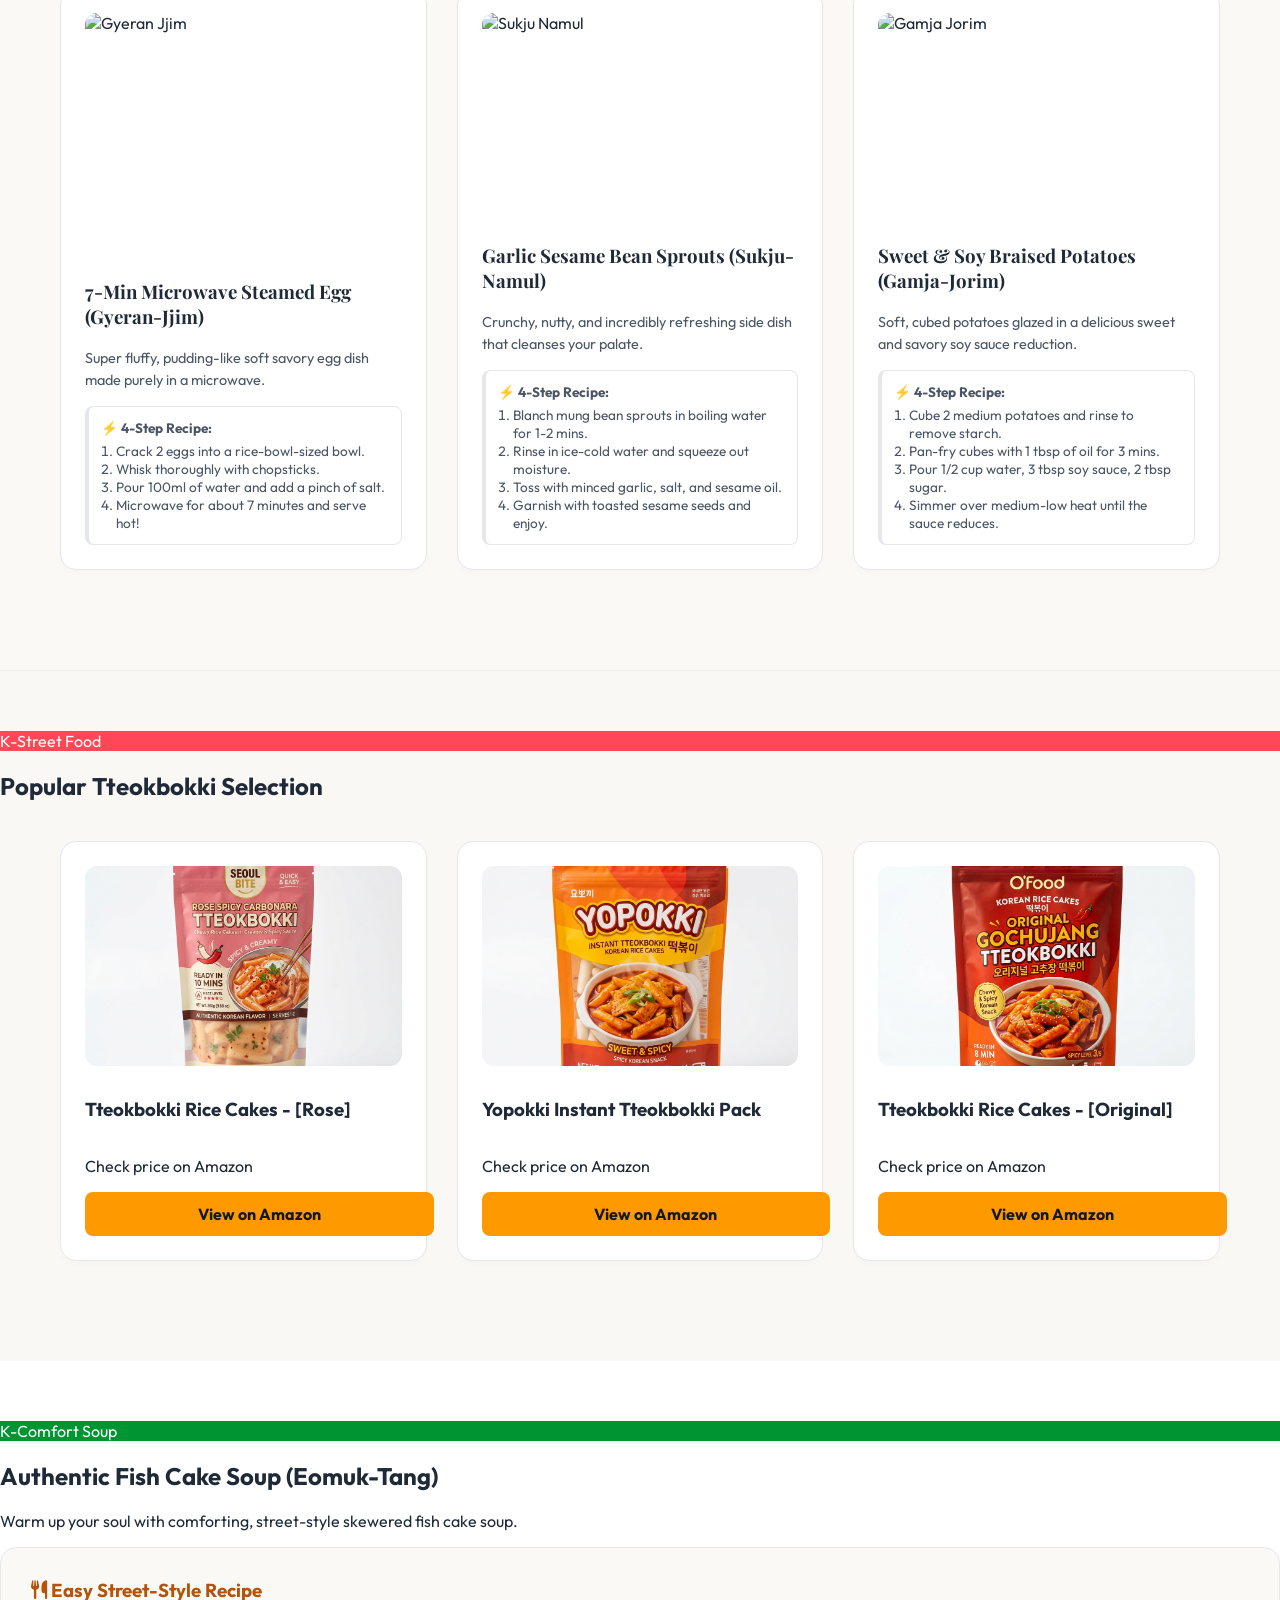
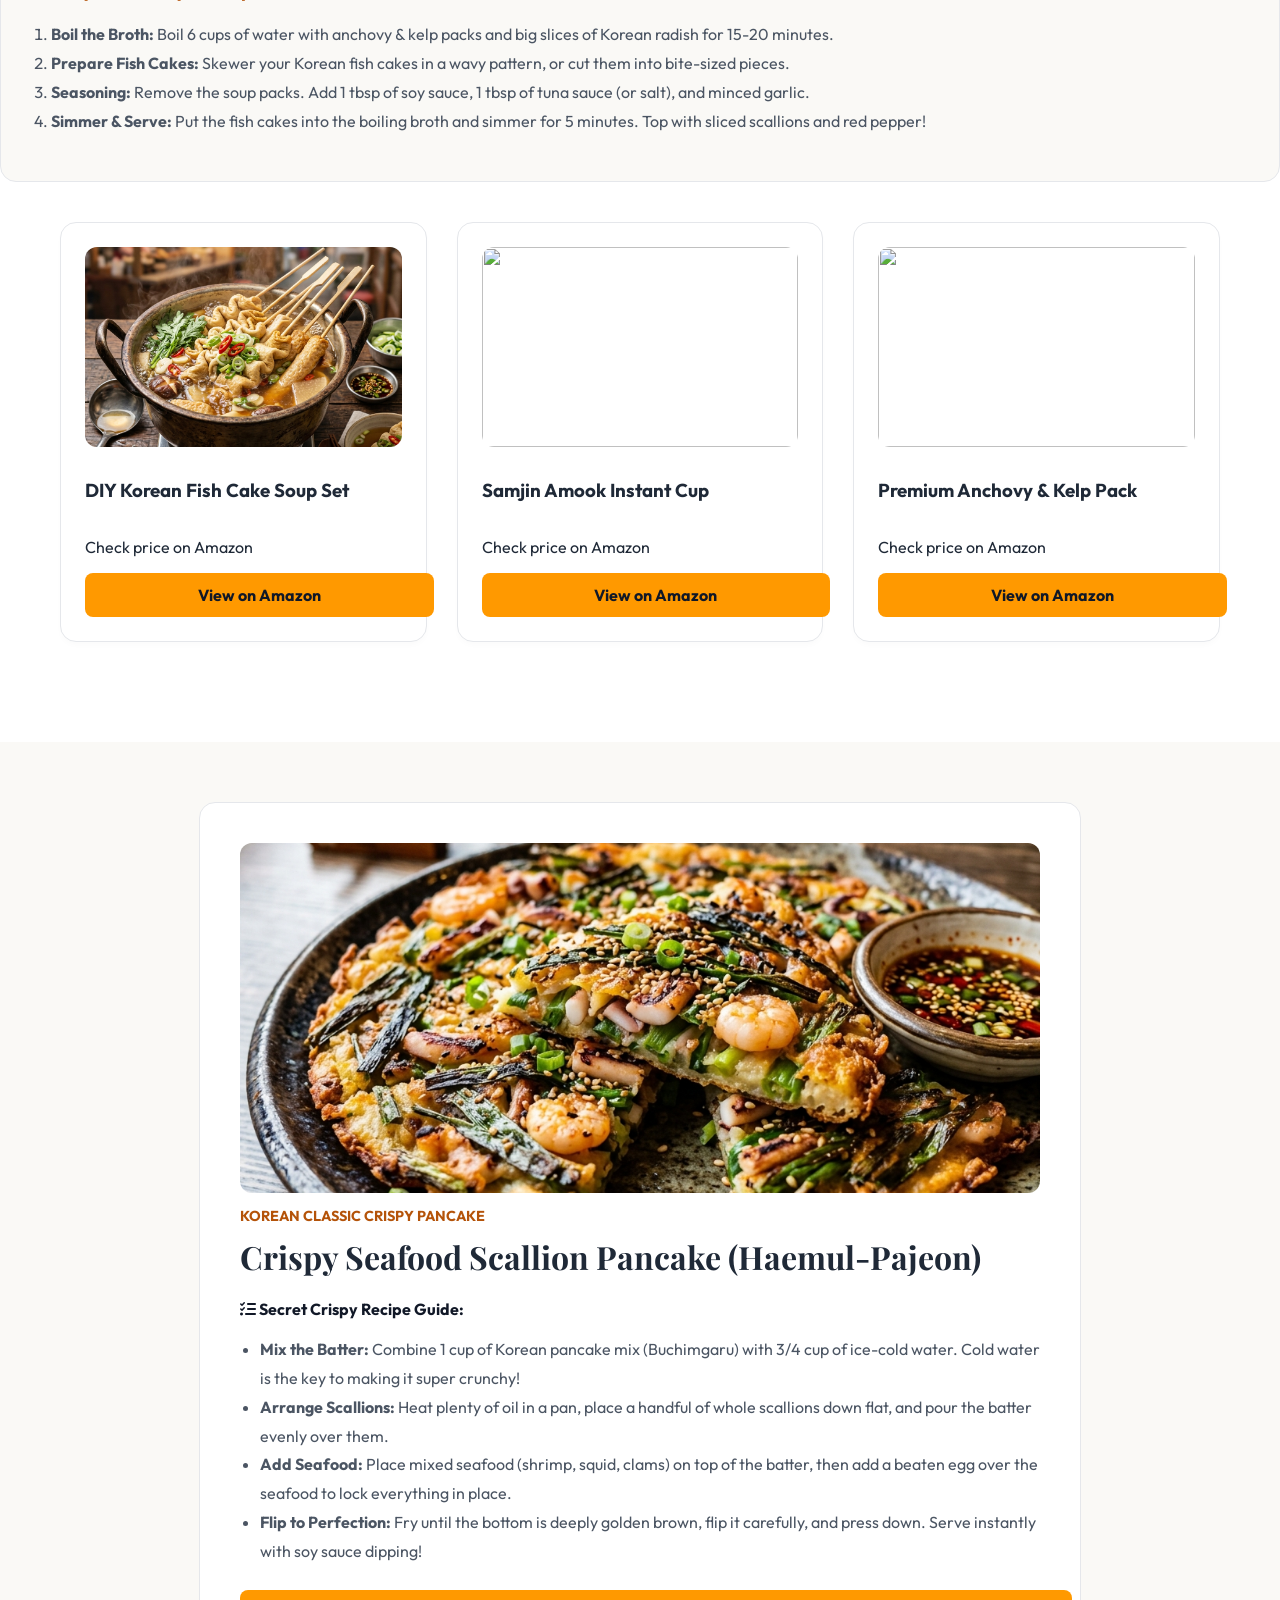
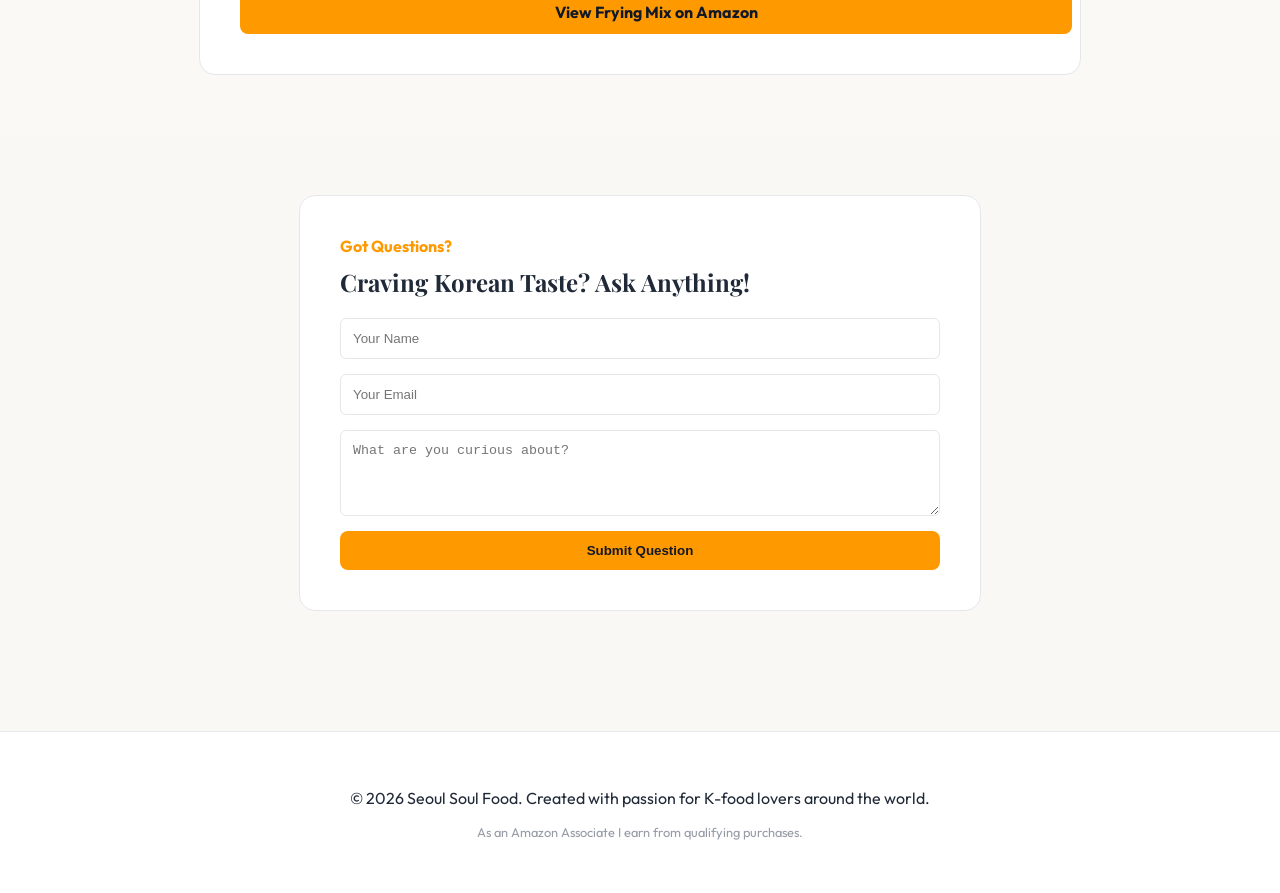
==== commit 61cea48b: "반찬 가이드 구역 이미지 라우팅 및 최종 조립 마감" ====
--- a/index.html
+++ b/index.html
@@ -23,6 +23,7 @@
                 <a href="#about" class="nav-link">About K-Food</a>
                 <a href="#kimchi" class="nav-link">Kimchi Guide</a>
                 <a href="#recipes" class="nav-link">Recipes</a>
+                <a href="#banchan" class="nav-link">Banchan Guide</a>
                 <a href="#ingredients" class="nav-link">Ingredients</a>
                 <a href="#culture" class="nav-link">Korean Culture</a>
                 <a href="#qa" class="nav-link">Q&A</a>
@@ -153,7 +154,79 @@
         </div>
     </section>
 
-    <section class="ingredients-section" id="tteokbokki" style="background-color: #faf9f6; padding: 60px 0; border-top: 1px solid #eee;">
+    <section class="banchan-section" id="banchan" style="background-color: #faf9f6; padding: 60px 0; border-top: 1px solid #eee;">
+        <div class="container">
+            <div class="section-badge" style="background-color: #4b5563; color: #fff;">Easy Side Dishes</div>
+            <h2 class="section-title">5-Minute Authentic Banchan</h2>
+            <p class="section-subtitle">
+                Korean meals are never complete without 'Banchan' (side dishes). 
+                Here are the easiest, most delicious side dishes you can duplicate at home in minutes!
+            </p>
+
+            <div class="ingredients-grid">
+                
+                <div class="recipe-card">
+                    <img src="images/recipe_gyeranjjim.png" class="recipe-image" alt="Gyeran Jjim">
+                    <div class="recipe-content">
+                        <h3 class="recipe-name" style="font-family:'Playfair Display', serif;">7-Min Microwave Steamed Egg (Gyeran-Jjim)</h3>
+                        <p class="recipe-desc" style="font-size: 0.9rem; color: #4b5563; line-height: 1.5; margin-bottom: 15px;">
+                            Super fluffy, pudding-like soft savory egg dish made purely in a microwave.
+                        </p>
+                        <div style="background: #ffffff; padding: 12px; border-radius: 8px; font-size: 0.85rem; color: #4b5563; text-align: left; border-left: 4px solid #ff9900; border: 1px solid #e5e7eb; border-left-width: 4px;">
+                            <strong>⚡ 4-Step Recipe:</strong>
+                            <ol style="margin: 5px 0 0 0; padding-left: 15px;">
+                                <li>Crack 2 eggs into a rice-bowl-sized bowl.</li>
+                                <li>Whisk thoroughly with chopsticks.</li>
+                                <li>Pour 100ml of water and add a pinch of salt.</li>
+                                <li>Microwave for about 7 minutes and serve hot!</li>
+                            </ol>
+                        </div>
+                    </div>
+                </div>
+
+                <div class="recipe-card">
+                    <img src="images/recipe_sukjunamul.png" class="recipe-image" alt="Sukju Namul">
+                    <div class="recipe-content">
+                        <h3 class="recipe-name" style="font-family:'Playfair Display', serif;">Garlic Sesame Bean Sprouts (Sukju-Namul)</h3>
+                        <p class="recipe-desc" style="font-size: 0.9rem; color: #4b5563; line-height: 1.5; margin-bottom: 15px;">
+                            Crunchy, nutty, and incredibly refreshing side dish that cleanses your palate.
+                        </p>
+                        <div style="background: #ffffff; padding: 12px; border-radius: 8px; font-size: 0.85rem; color: #4b5563; text-align: left; border-left: 4px solid #ff9900; border: 1px solid #e5e7eb; border-left-width: 4px;">
+                            <strong>⚡ 4-Step Recipe:</strong>
+                            <ol style="margin: 5px 0 0 0; padding-left: 15px;">
+                                <li>Blanch mung bean sprouts in boiling water for 1-2 mins.</li>
+                                <li>Rinse in ice-cold water and squeeze out moisture.</li>
+                                <li>Toss with minced garlic, salt, and sesame oil.</li>
+                                <li>Garnish with toasted sesame seeds and enjoy.</li>
+                            </ol>
+                        </div>
+                    </div>
+                </div>
+
+                <div class="recipe-card">
+                    <img src="images/recipe_gamjajorim.png" class="recipe-image" alt="Gamja Jorim">
+                    <div class="recipe-content">
+                        <h3 class="recipe-name" style="font-family:'Playfair Display', serif;">Sweet & Soy Braised Potatoes (Gamja-Jorim)</h3>
+                        <p class="recipe-desc" style="font-size: 0.9rem; color: #4b5563; line-height: 1.5; margin-bottom: 15px;">
+                            Soft, cubed potatoes glazed in a delicious sweet and savory soy sauce reduction.
+                        </p>
+                        <div style="background: #ffffff; padding: 12px; border-radius: 8px; font-size: 0.85rem; color: #4b5563; text-align: left; border-left: 4px solid #ff9900; border: 1px solid #e5e7eb; border-left-width: 4px;">
+                            <strong>⚡ 4-Step Recipe:</strong>
+                            <ol style="margin: 5px 0 0 0; padding-left: 15px;">
+                                <li>Cube 2 medium potatoes and rinse to remove starch.</li>
+                                <li>Pan-fry cubes with 1 tbsp of oil for 3 mins.</li>
+                                <li>Pour 1/2 cup water, 3 tbsp soy sauce, 2 tbsp sugar.</li>
+                                <li>Simmer over medium-low heat until the sauce reduces.</li>
+                            </ol>
+                        </div>
+                    </div>
+                </div>
+
+            </div>
+        </div>
+    </section>
+
+    <section class="ingredients-section" id="tteokbokki" style="padding: 60px 0; border-top: 1px solid #eee;">
         <div class="container">
             <div class="section-badge" style="background-color: #ff4757; color: #fff;">K-Street Food</div>
             <h2 class="section-title">Popular Tteokbokki Selection</h2>
@@ -180,13 +253,13 @@
         </div>
     </section>
 
-    <section class="ingredients-section" id="fishcake" style="padding: 60px 0;">
+    <section class="ingredients-section" id="fishcake" style="padding: 60px 0; background-color: #ffffff;">
         <div class="container">
             <div class="section-badge" style="background-color: #009432; color: #fff;">K-Comfort Soup</div>
             <h2 class="section-title">Authentic Fish Cake Soup (Eomuk-Tang)</h2>
             <p class="section-subtitle">Warm up your soul with comforting, street-style skewered fish cake soup.</p>
             
-            <div style="background: #ffffff; padding: 30px; border-radius: 16px; border: 1px solid #e5e7eb; margin-bottom: 40px; text-align: left;">
+            <div style="background: #faf9f6; padding: 30px; border-radius: 16px; border: 1px solid #e5e7eb; margin-bottom: 40px; text-align: left;">
                 <h3 style="color: #b45309; margin-top: 0;"><i class="fa-solid fa-utensils"></i> Easy Street-Style Recipe</h3>
                 <ol style="line-height: 1.8; color: #4b5563; padding-left: 20px;">
                     <li><strong>Boil the Broth:</strong> Boil 6 cups of water with anchovy & kelp packs and big slices of Korean radish for 15-20 minutes.</li>
@@ -204,13 +277,13 @@
                     <a href="https://www.amazon.com/s?k=Korean+skewered+fish+cake" target="_blank" class="btn-buy-simple">View on Amazon</a>
                 </div>
                 <div class="ingredient-card">
-                    <div style="display: flex; align-items: center; justify-content: center; background-color: #f7f7f7; font-size: 48px; color: rgba(43, 38, 37, 0.15); height: 200px; border-radius:12px; margin-bottom:12px;"><i class="fa-solid fa-fire-burner"></i></div>
+                    <img src="images/recipe_eomuktang_instant.png" class="ingredient-image" onerror="this.style.display='none';">
                     <h3 class="ingredient-name">Samjin Amook Instant Cup</h3>
                     <p class="price">Check price on Amazon</p>
                     <a href="https://www.amazon.com/s?k=Samjin+Amook+Instant+Fish+Cake+Soup" target="_blank" class="btn-buy-simple">View on Amazon</a>
                 </div>
                 <div class="ingredient-card">
-                    <div style="display: flex; align-items: center; justify-content: center; background-color: #f7f7f7; font-size: 48px; color: rgba(43, 38, 37, 0.15); height: 200px; border-radius:12px; margin-bottom:12px;"><i class="fa-solid fa-bowl-food"></i></div>
+                    <img src="images/recipe_anchovy_pack.png" class="ingredient-image" onerror="this.style.display='none';">
                     <h3 class="ingredient-name">Premium Anchovy & Kelp Pack</h3>
                     <p class="price">Check price on Amazon</p>
                     <a href="https://www.amazon.com/s?k=Korean+anchovy+soup+pack" target="_blank" class="btn-buy-simple">View on Amazon</a>
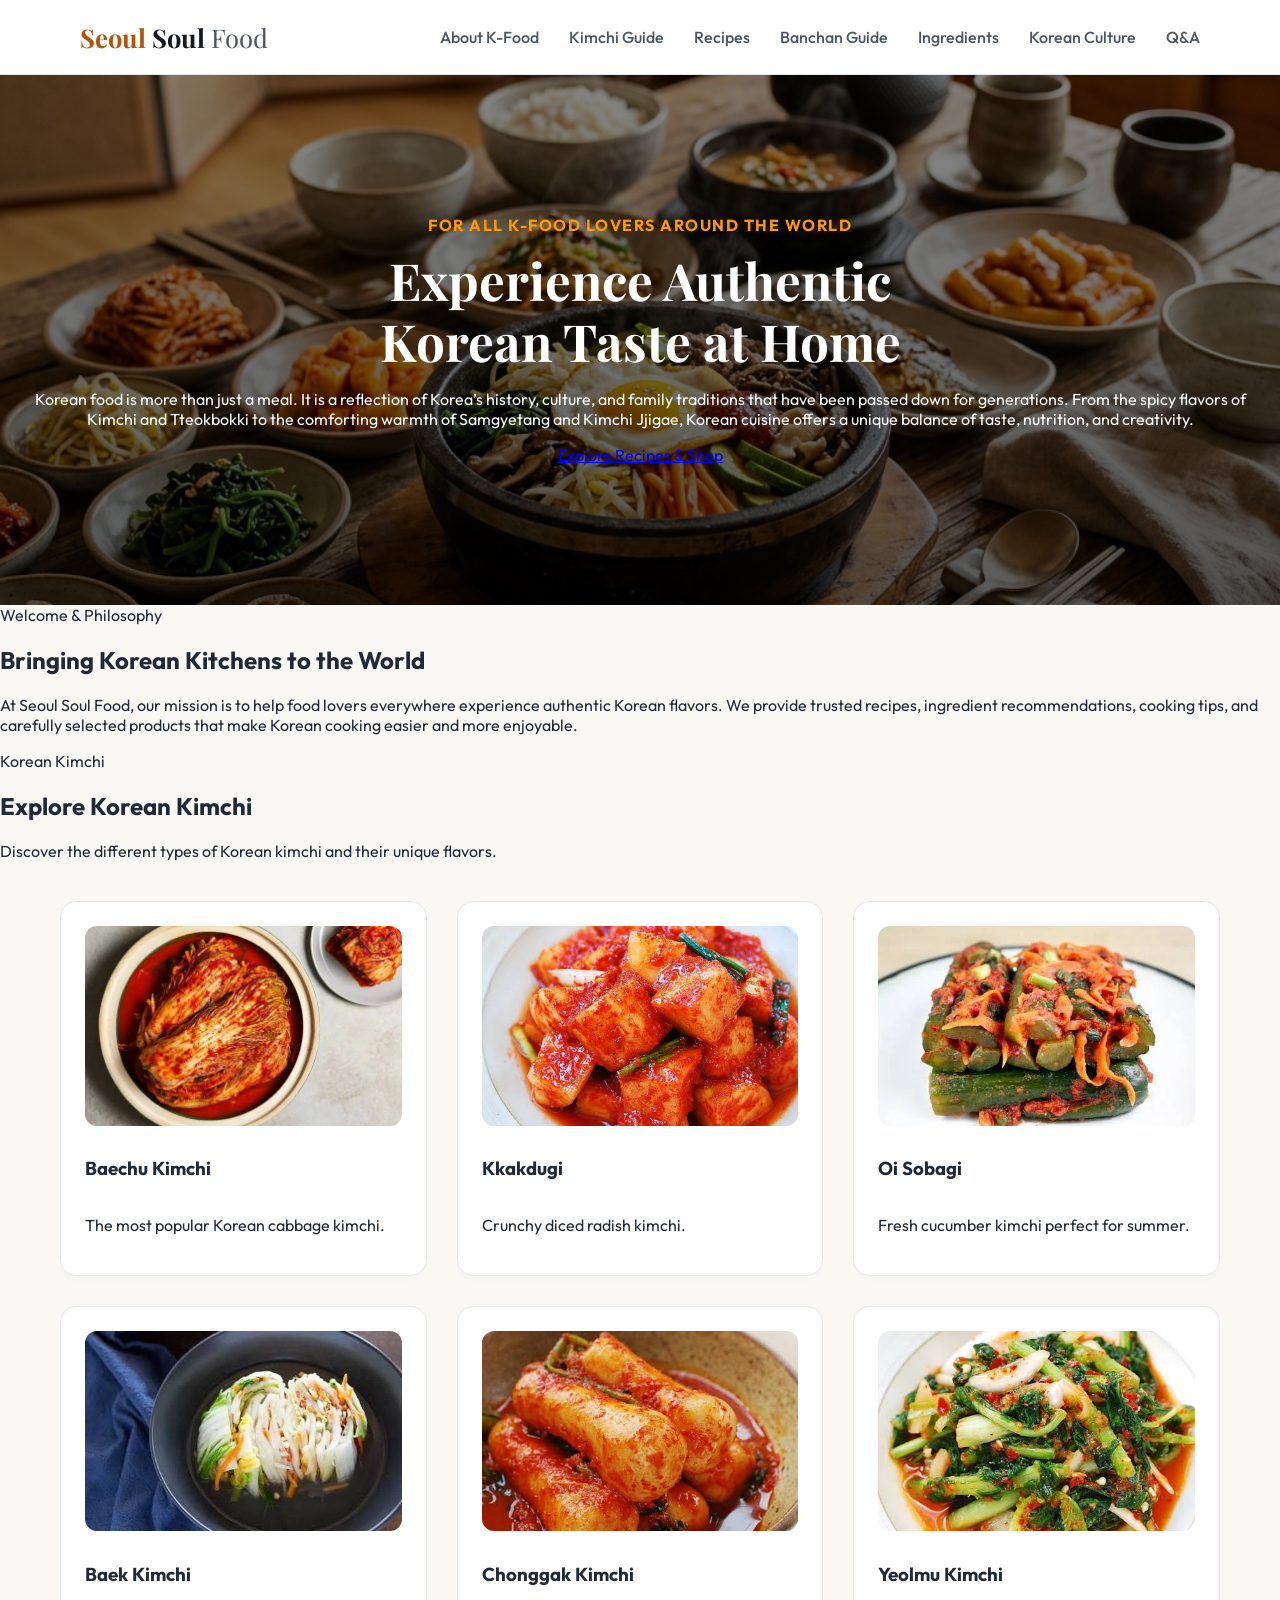
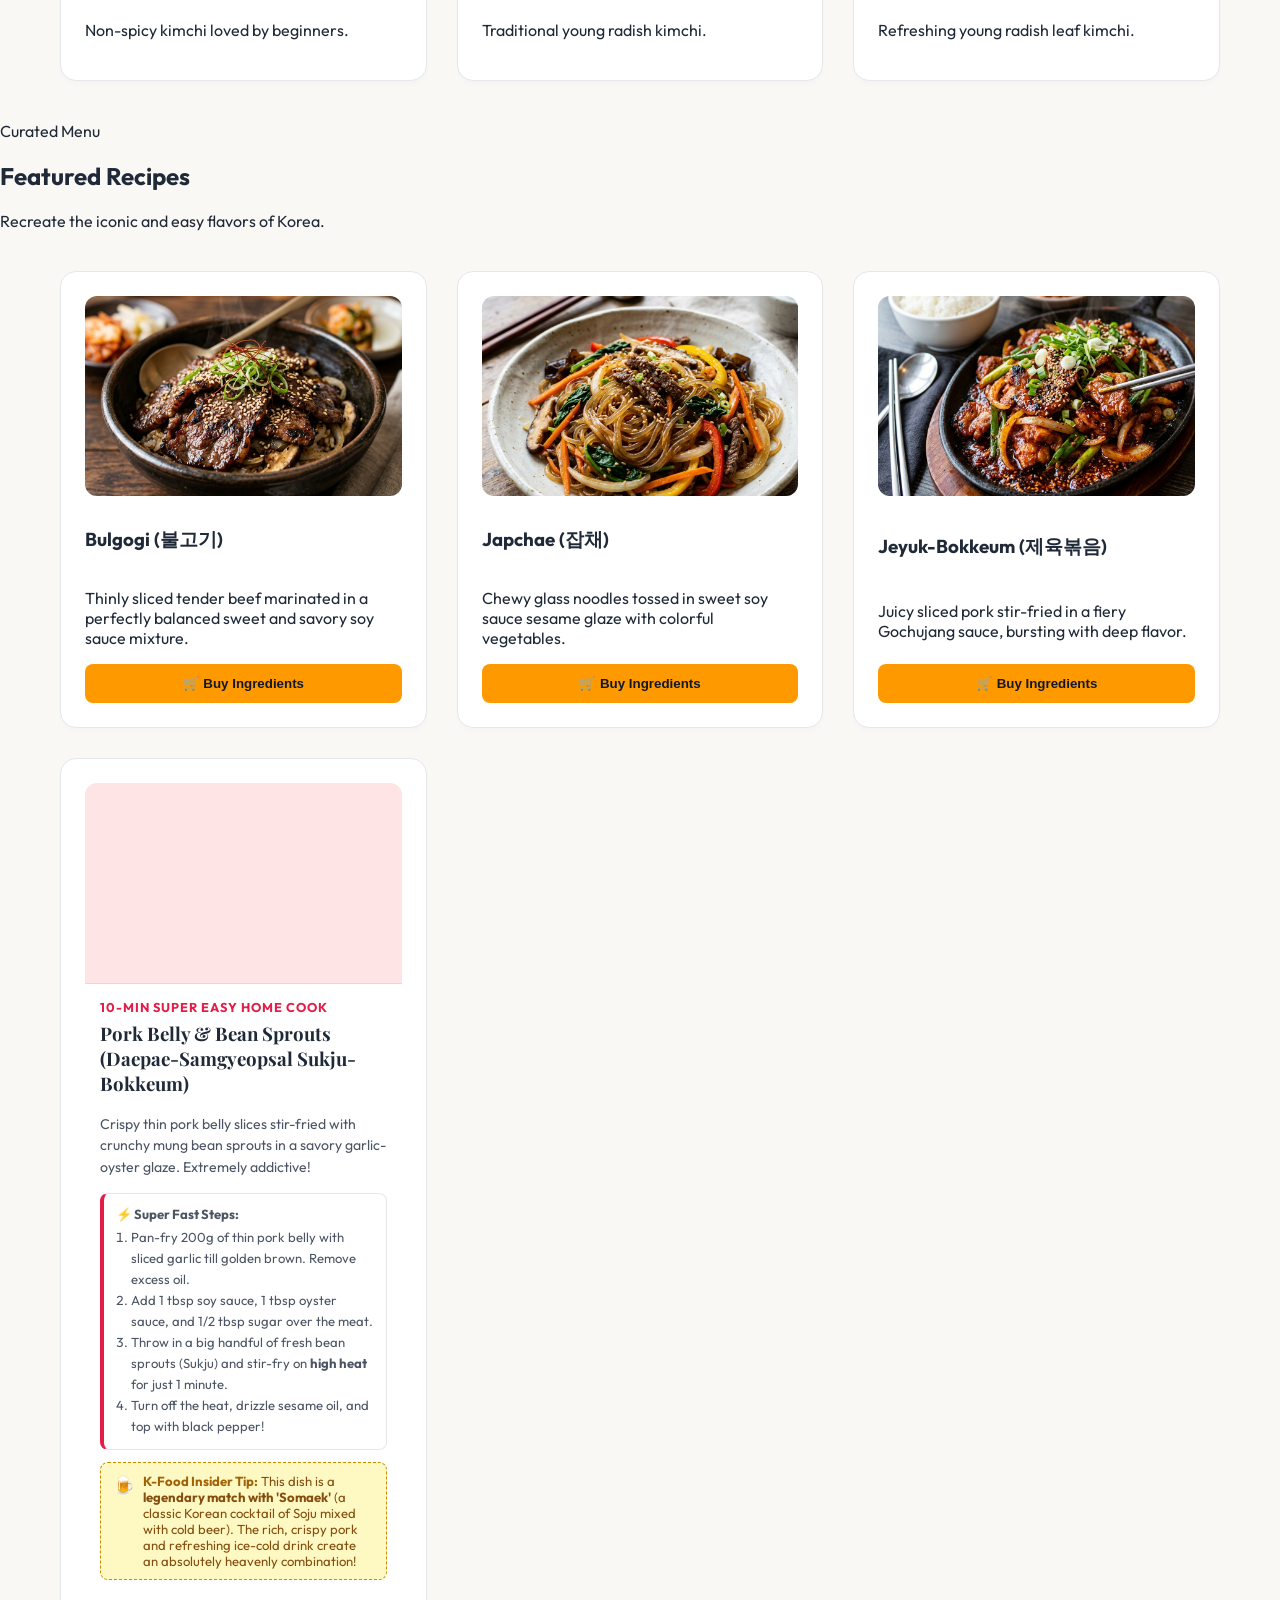
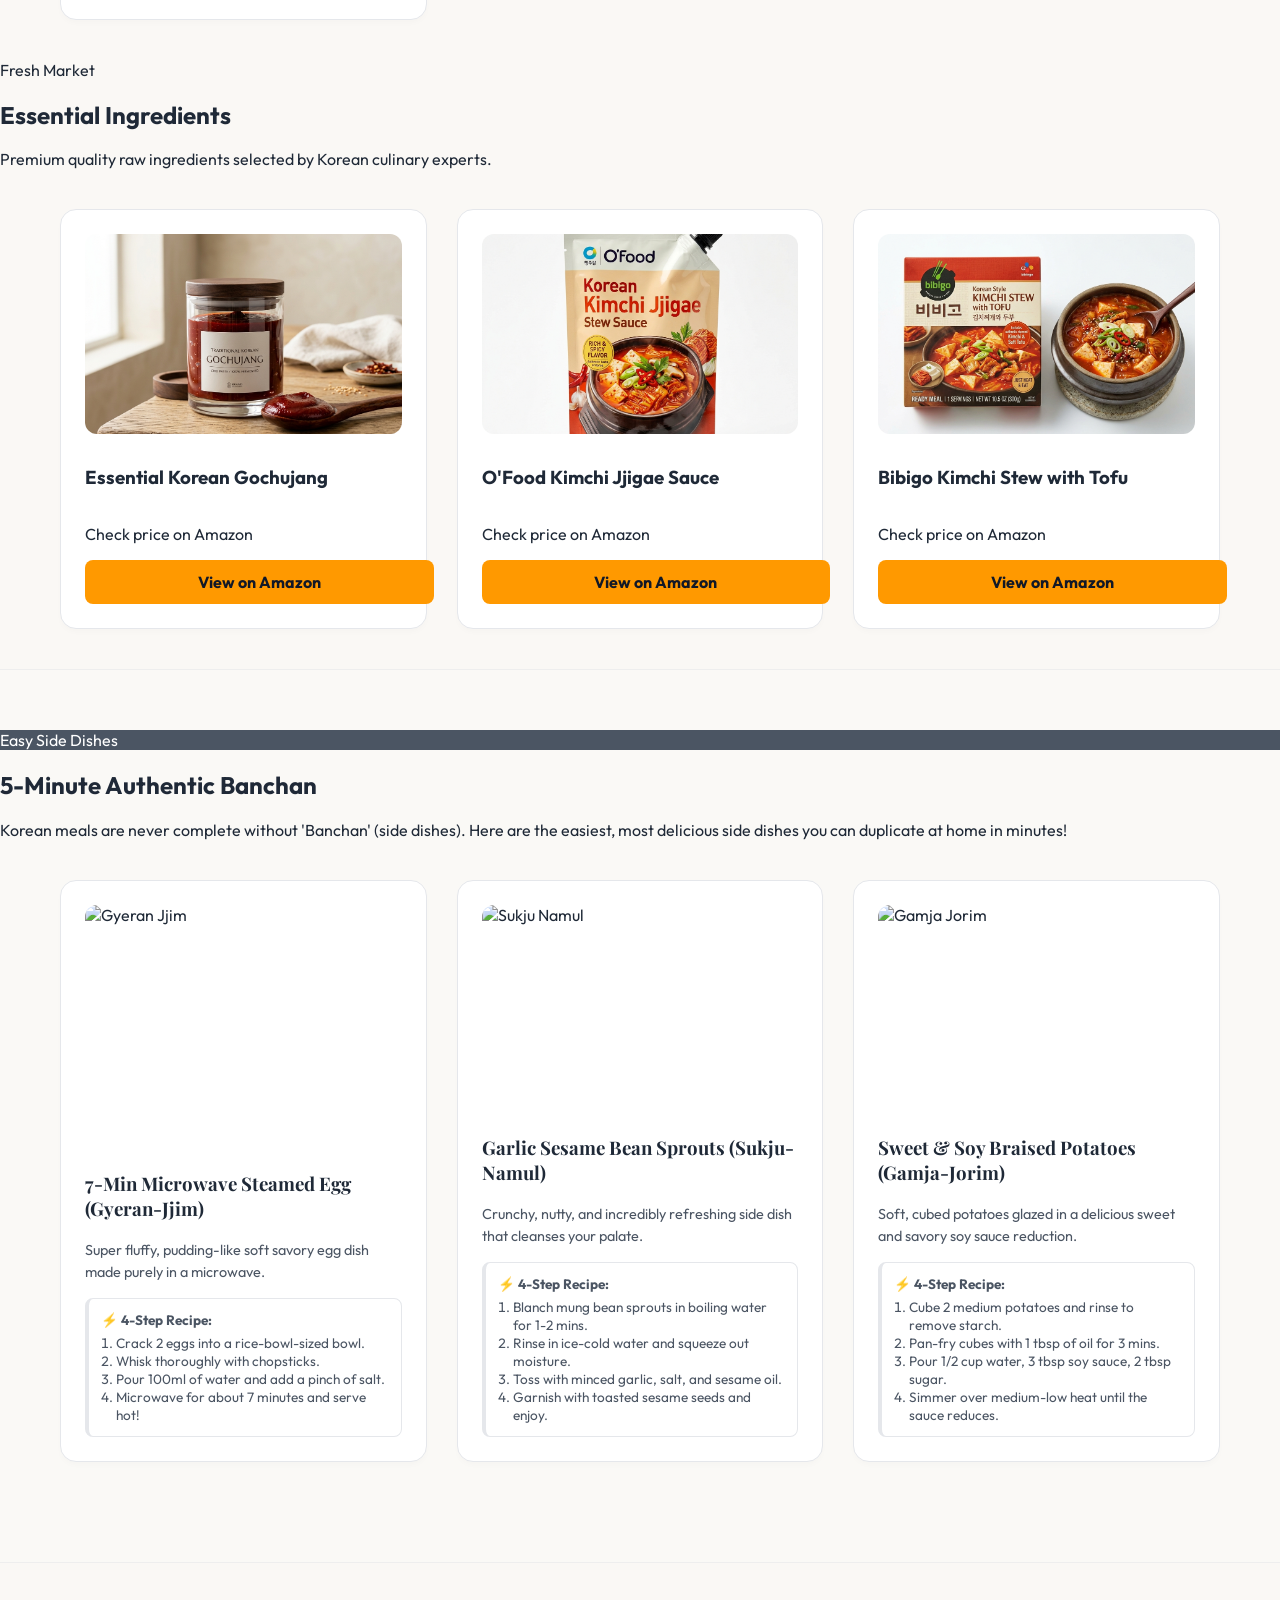
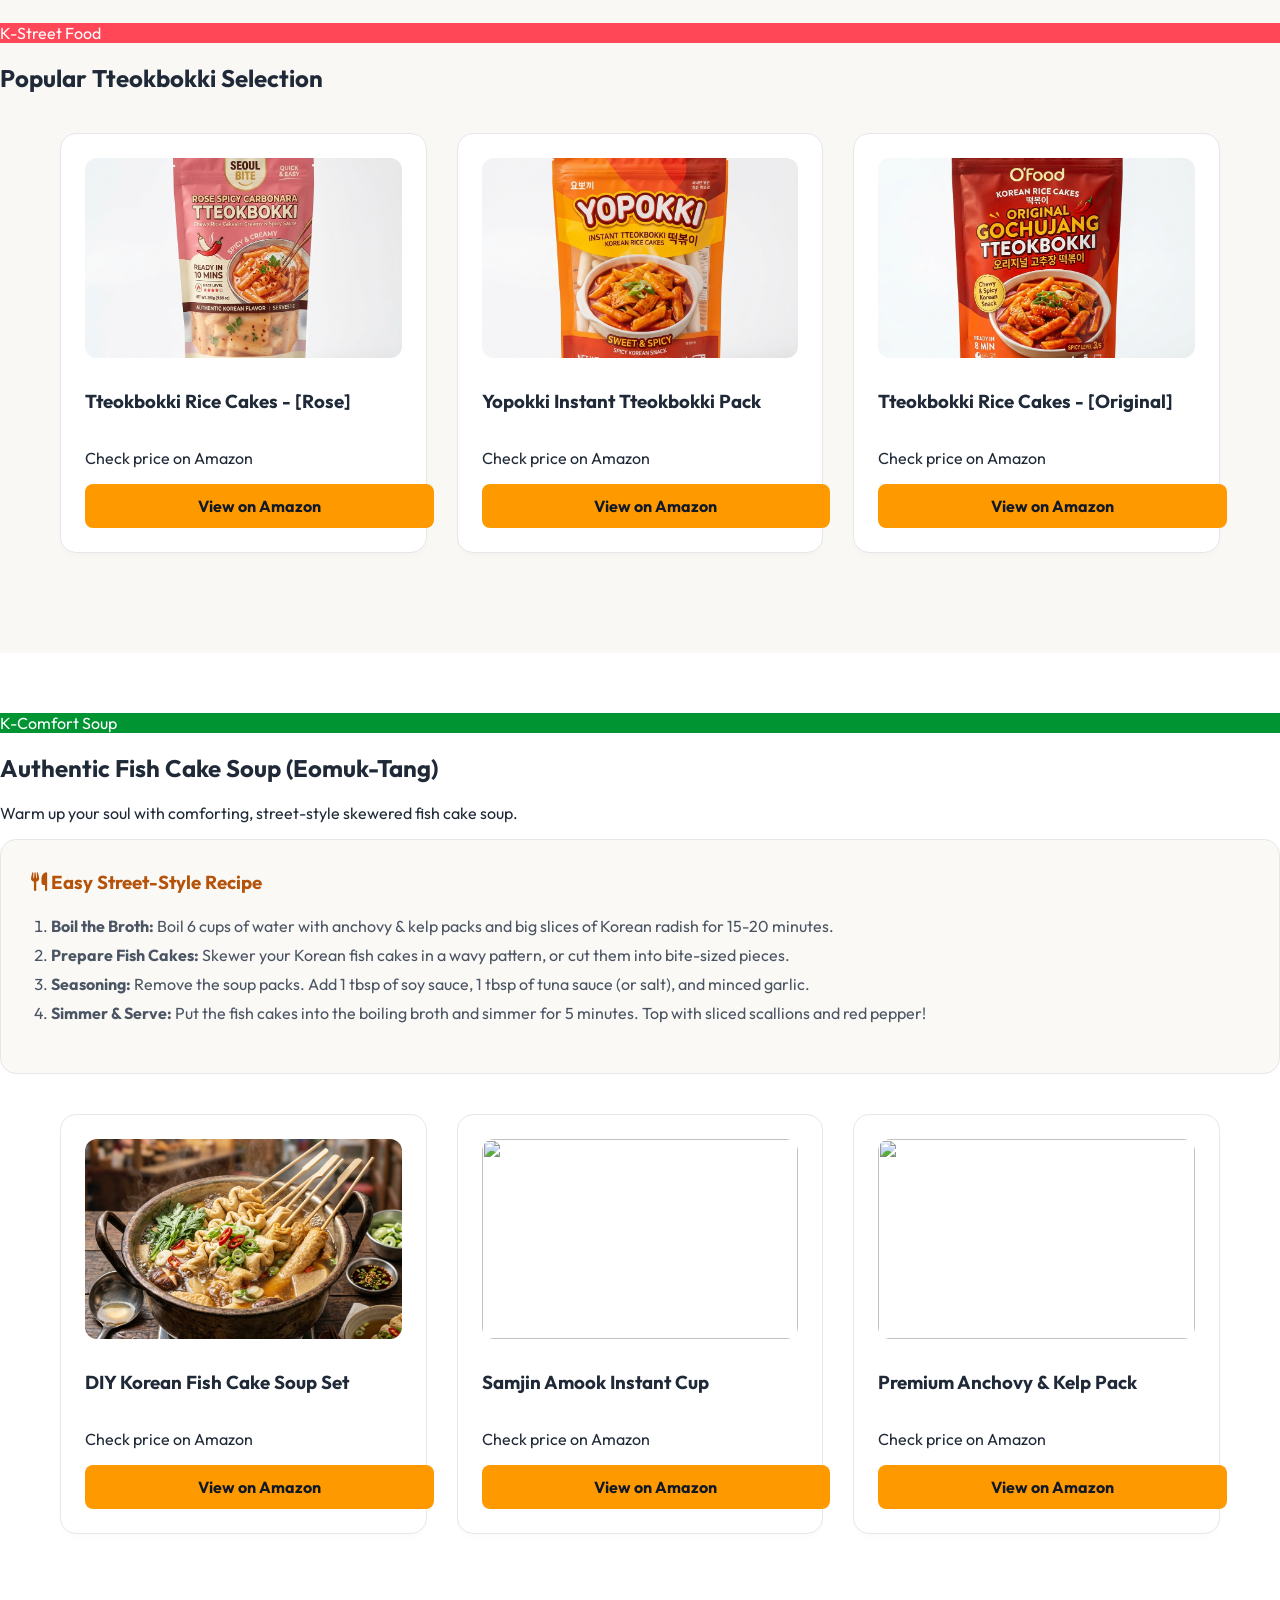
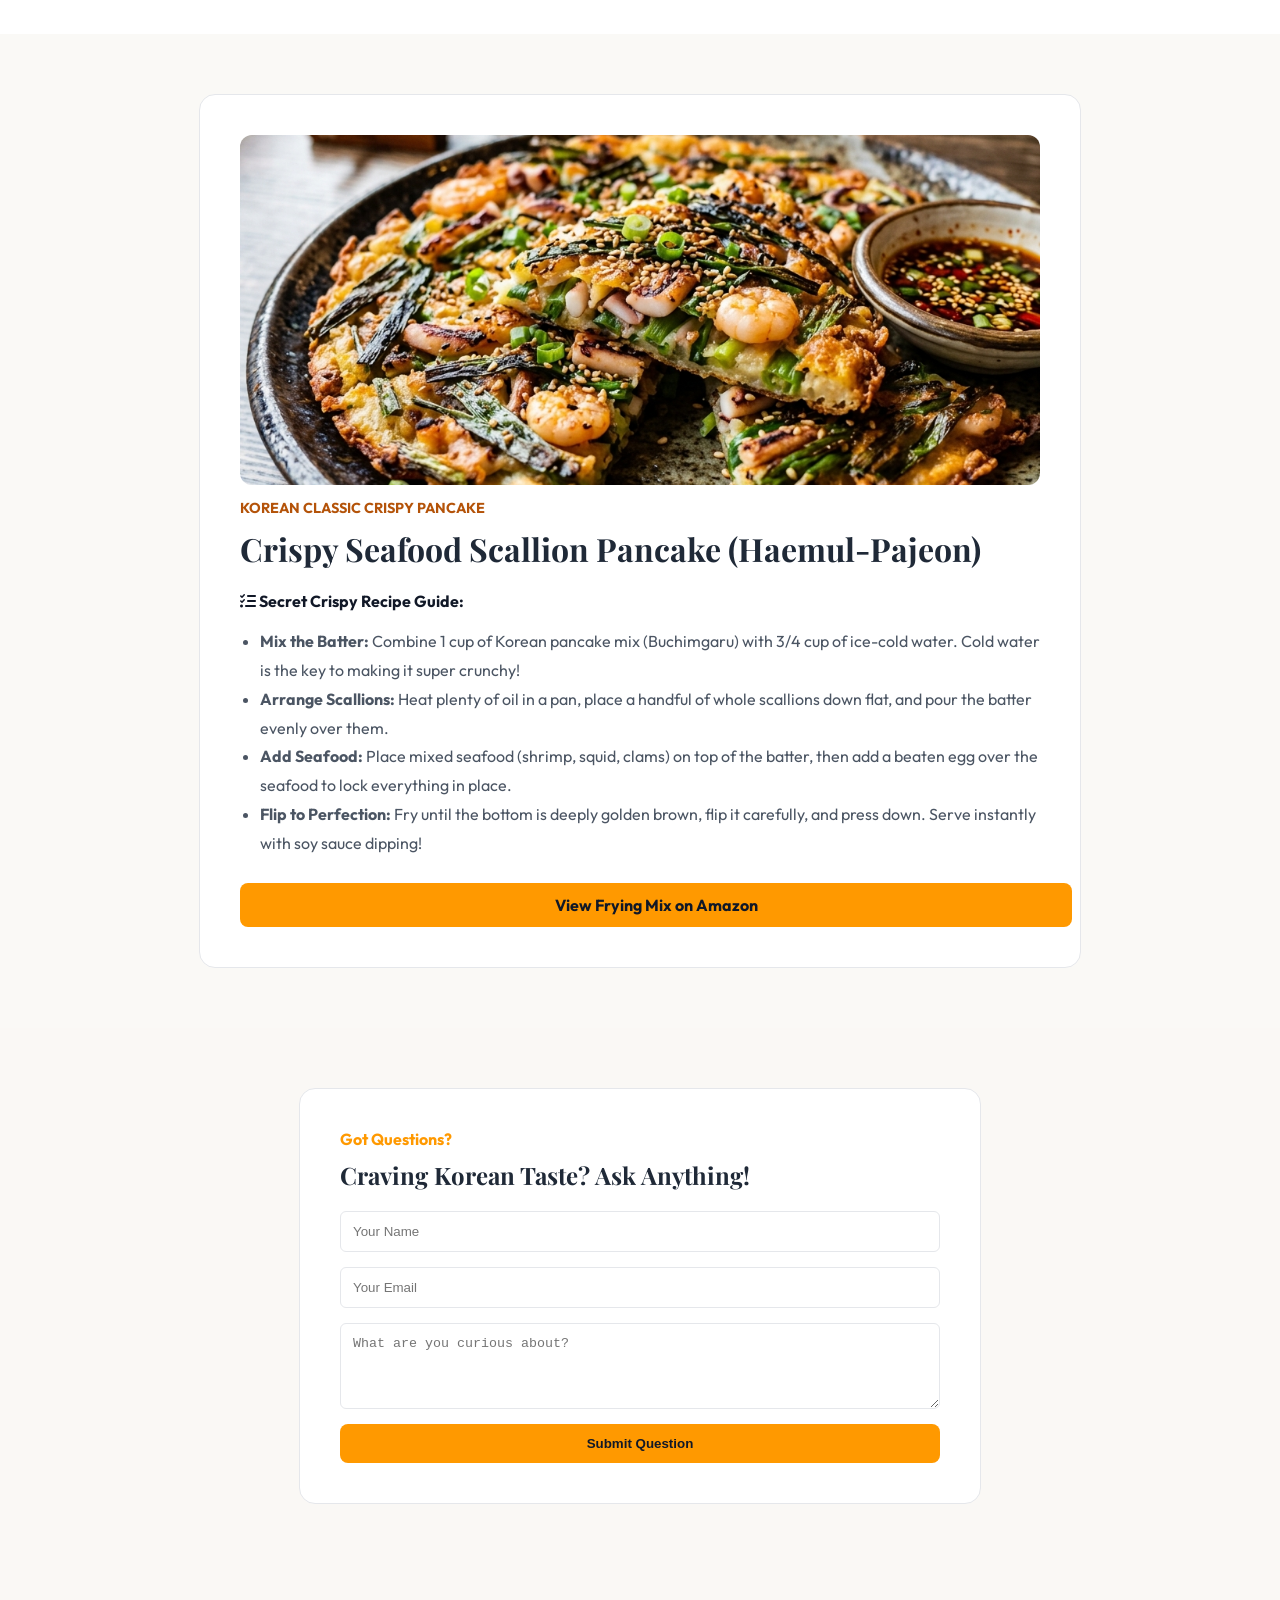
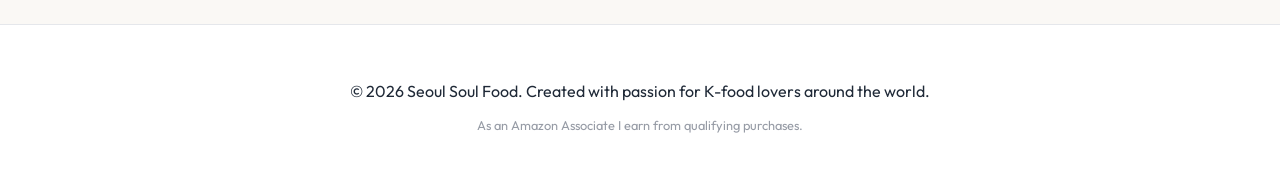
==== commit 4e6fc3fb: "대패삼겹살 숙주볶음 카드 하단에 소맥 황금 조합 인사이더 팁 장착 완료" ====
--- a/index.html
+++ b/index.html
@@ -102,7 +102,7 @@
         <div class="container">
             <div class="section-badge">Curated Menu</div>
             <h2 class="section-title">Featured Recipes</h2>
-            <p class="section-subtitle">Recreate the iconic flavors of Korea.</p>
+            <p class="section-subtitle">Recreate the iconic and easy flavors of Korea.</p>
             <div class="recipes-grid">
                 <div class="recipe-card">
                     <img src="images/recipe_bulgogi.png" class="recipe-image">
@@ -122,6 +122,37 @@
                     <p class="recipe-desc">Juicy sliced pork stir-fried in a fiery Gochujang sauce, bursting with deep flavor.</p>
                     <button class="btn-orange" onclick="window.open('https://amzn.to/3Go1267')">🛒 Buy Ingredients</button>
                 </div>
+                
+                <div class="recipe-card" style="grid-column: span 1; border: 2px solid #ff9900; background: #fffdfa;">
+                    <div style="display: flex; align-items: center; justify-content: center; background-color: #ffe4e6; font-size: 48px; color: #e11d48; height: 200px; border-radius:12px 12px 0 0; margin-bottom:12px; border-bottom: 1px solid #fecdd3;">
+                        <i class="fa-solid fa-beer-mushrooms"></i>
+                    </div>
+                    <div style="padding: 0 15px 15px 15px;">
+                        <span style="color:#e11d48; font-weight:700; font-size:0.8rem; text-transform:uppercase; letter-spacing:1px;">10-Min Super Easy Home Cook</span>
+                        <h3 class="recipe-name" style="margin-top:5px; font-family:'Playfair Display', serif;">Pork Belly & Bean Sprouts (Daepae-Samgyeopsal Sukju-Bokkeum)</h3>
+                        <p class="recipe-desc" style="font-size:0.88rem; color:#4b5563; line-height:1.5; margin-bottom:15px;">
+                            Crispy thin pork belly slices stir-fried with crunchy mung bean sprouts in a savory garlic-oyster glaze. Extremely addictive!
+                        </p>
+                        <div style="background: #ffffff; padding: 12px; border-radius: 8px; font-size: 0.82rem; color: #4b5563; text-align: left; border: 1px solid #e5e7eb; border-left: 4px solid #e11d48; margin-bottom: 12px;">
+                            <strong>⚡ Super Fast Steps:</strong>
+                            <ol style="margin: 5px 0 0 0; padding-left: 15px; line-height: 1.6;">
+                                <li>Pan-fry 200g of thin pork belly with sliced garlic till golden brown. Remove excess oil.</li>
+                                <li>Add 1 tbsp soy sauce, 1 tbsp oyster sauce, and 1/2 tbsp sugar over the meat.</li>
+                                <li>Throw in a big handful of fresh bean sprouts (Sukju) and stir-fry on <strong>high heat</strong> for just 1 minute.</li>
+                                <li>Turn off the heat, drizzle sesame oil, and top with black pepper!</li>
+                            </ol>
+                        </div>
+                        
+                        <div style="background: #fef9c3; padding: 10px 12px; border-radius: 8px; font-size: 0.82rem; color: #854d0e; text-align: left; border: 1px dashed #ca8a04; display: flex; gap: 8px; align-items: flex-start;">
+                            <span style="font-size: 1.1rem;">🍺</span>
+                            <div>
+                                <strong style="color: #a16207;">K-Food Insider Tip:</strong> 
+                                This dish is a <strong>legendary match with 'Somaek'</strong> (a classic Korean cocktail of Soju mixed with cold beer). The rich, crispy pork and refreshing ice-cold drink create an absolutely heavenly combination!
+                            </div>
+                        </div>
+                    </div>
+                </div>
+
             </div>
         </div>
     </section>
@@ -164,7 +195,6 @@
             </p>
 
             <div class="ingredients-grid">
-                
                 <div class="recipe-card">
                     <img src="images/recipe_gyeranjjim.png" class="recipe-image" alt="Gyeran Jjim">
                     <div class="recipe-content">
@@ -221,7 +251,6 @@
                         </div>
                     </div>
                 </div>
-
             </div>
         </div>
     </section>
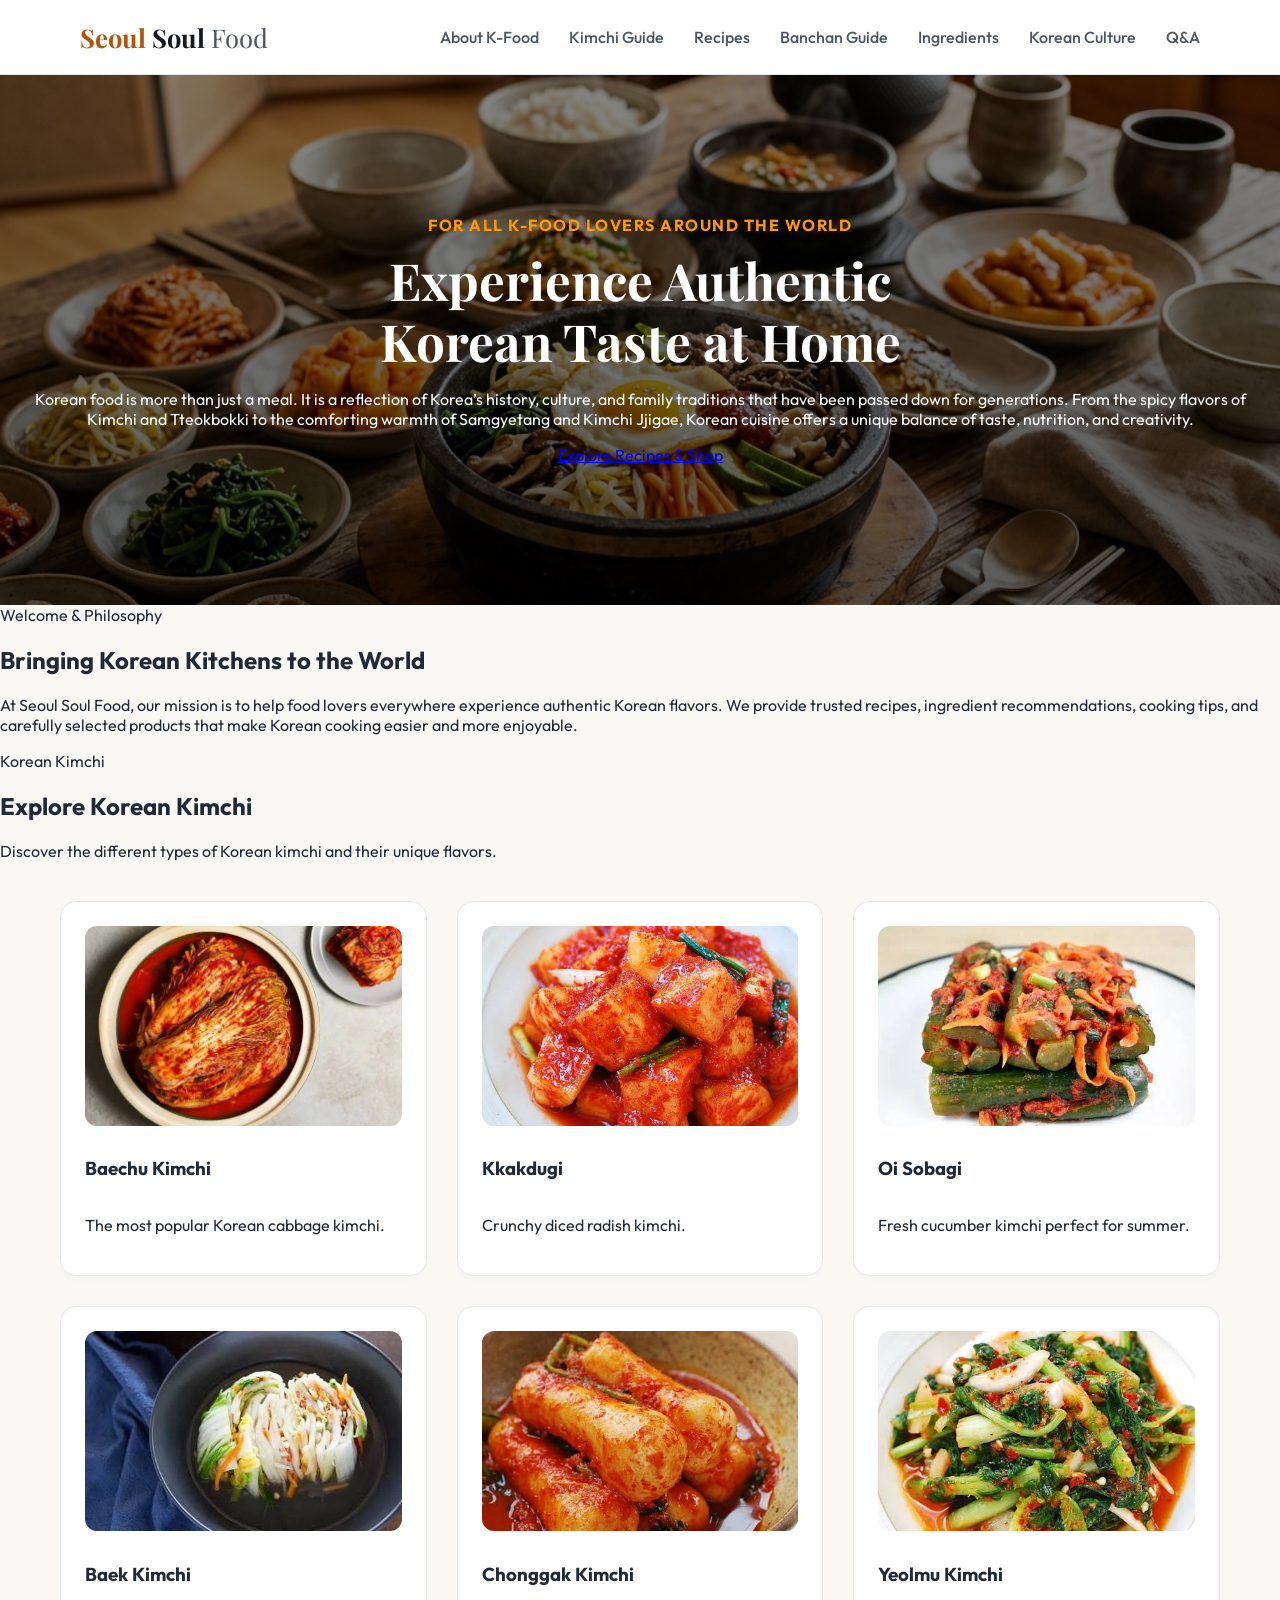
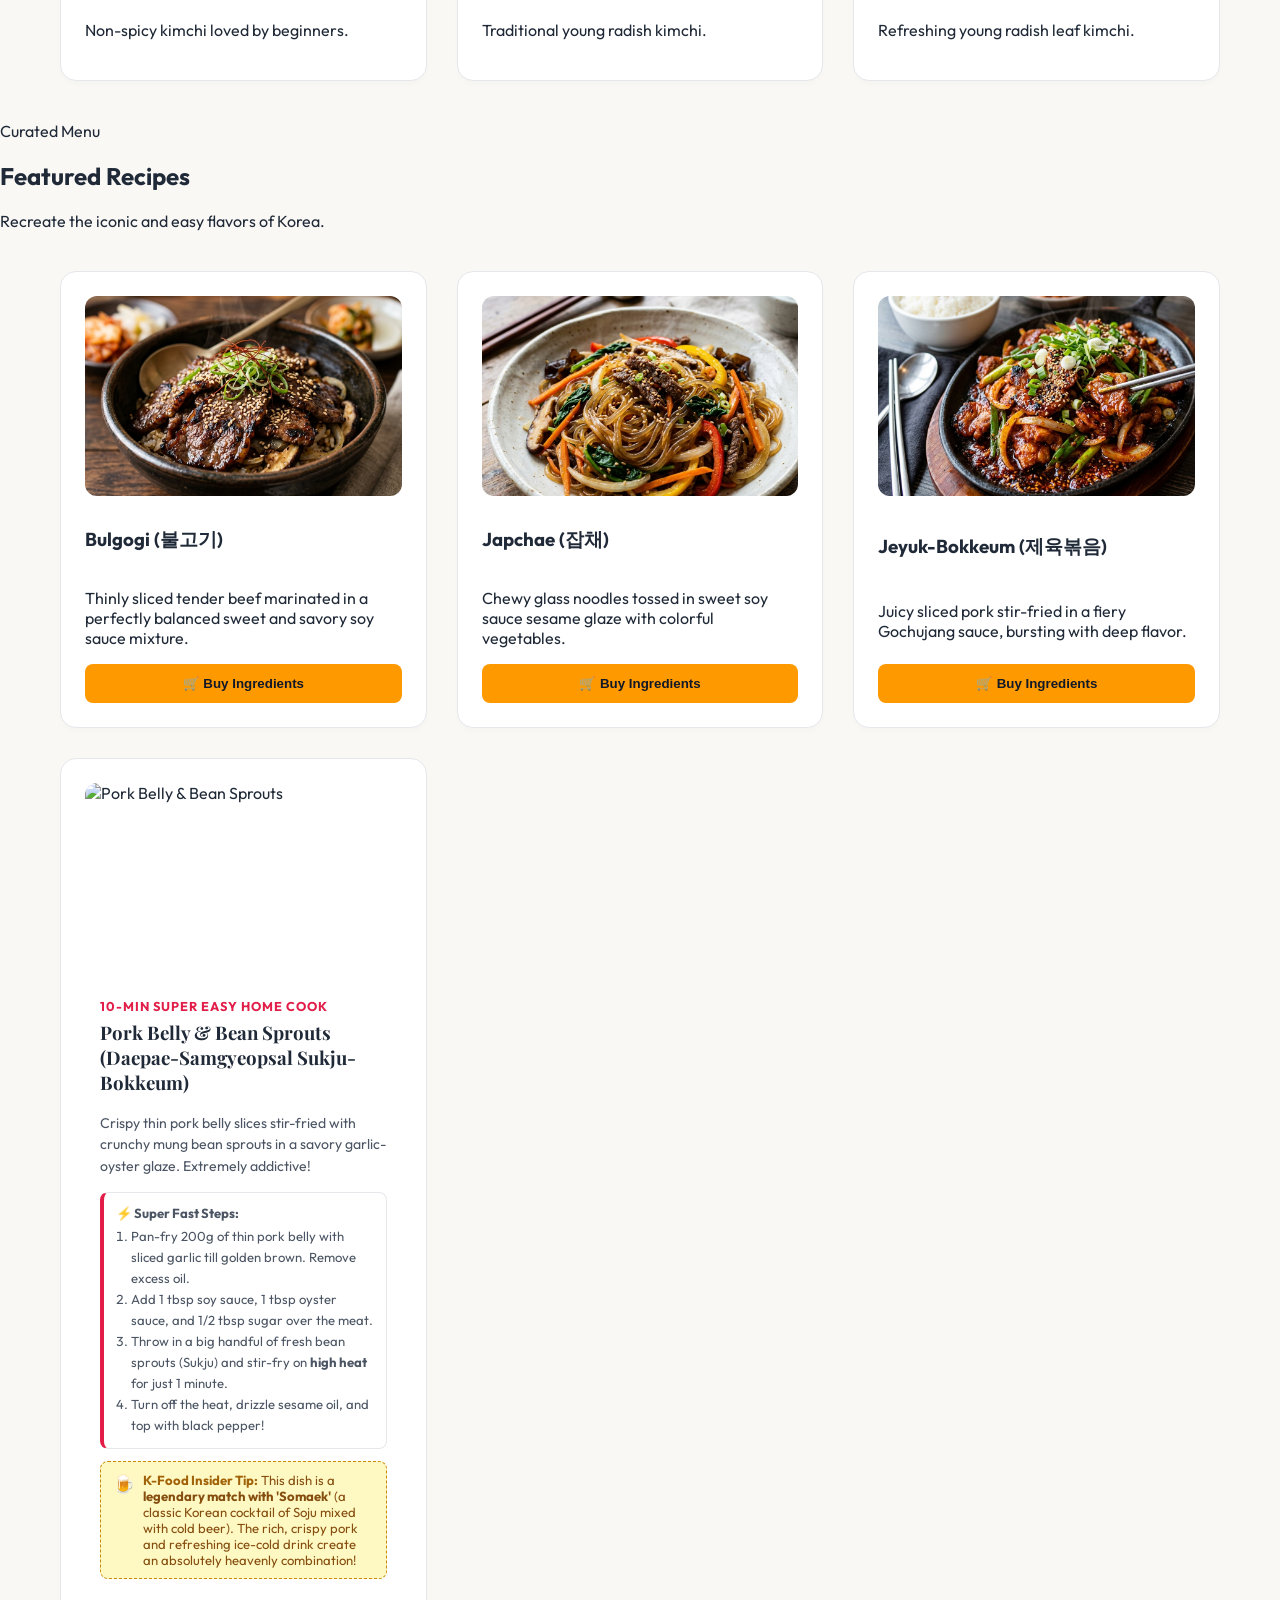
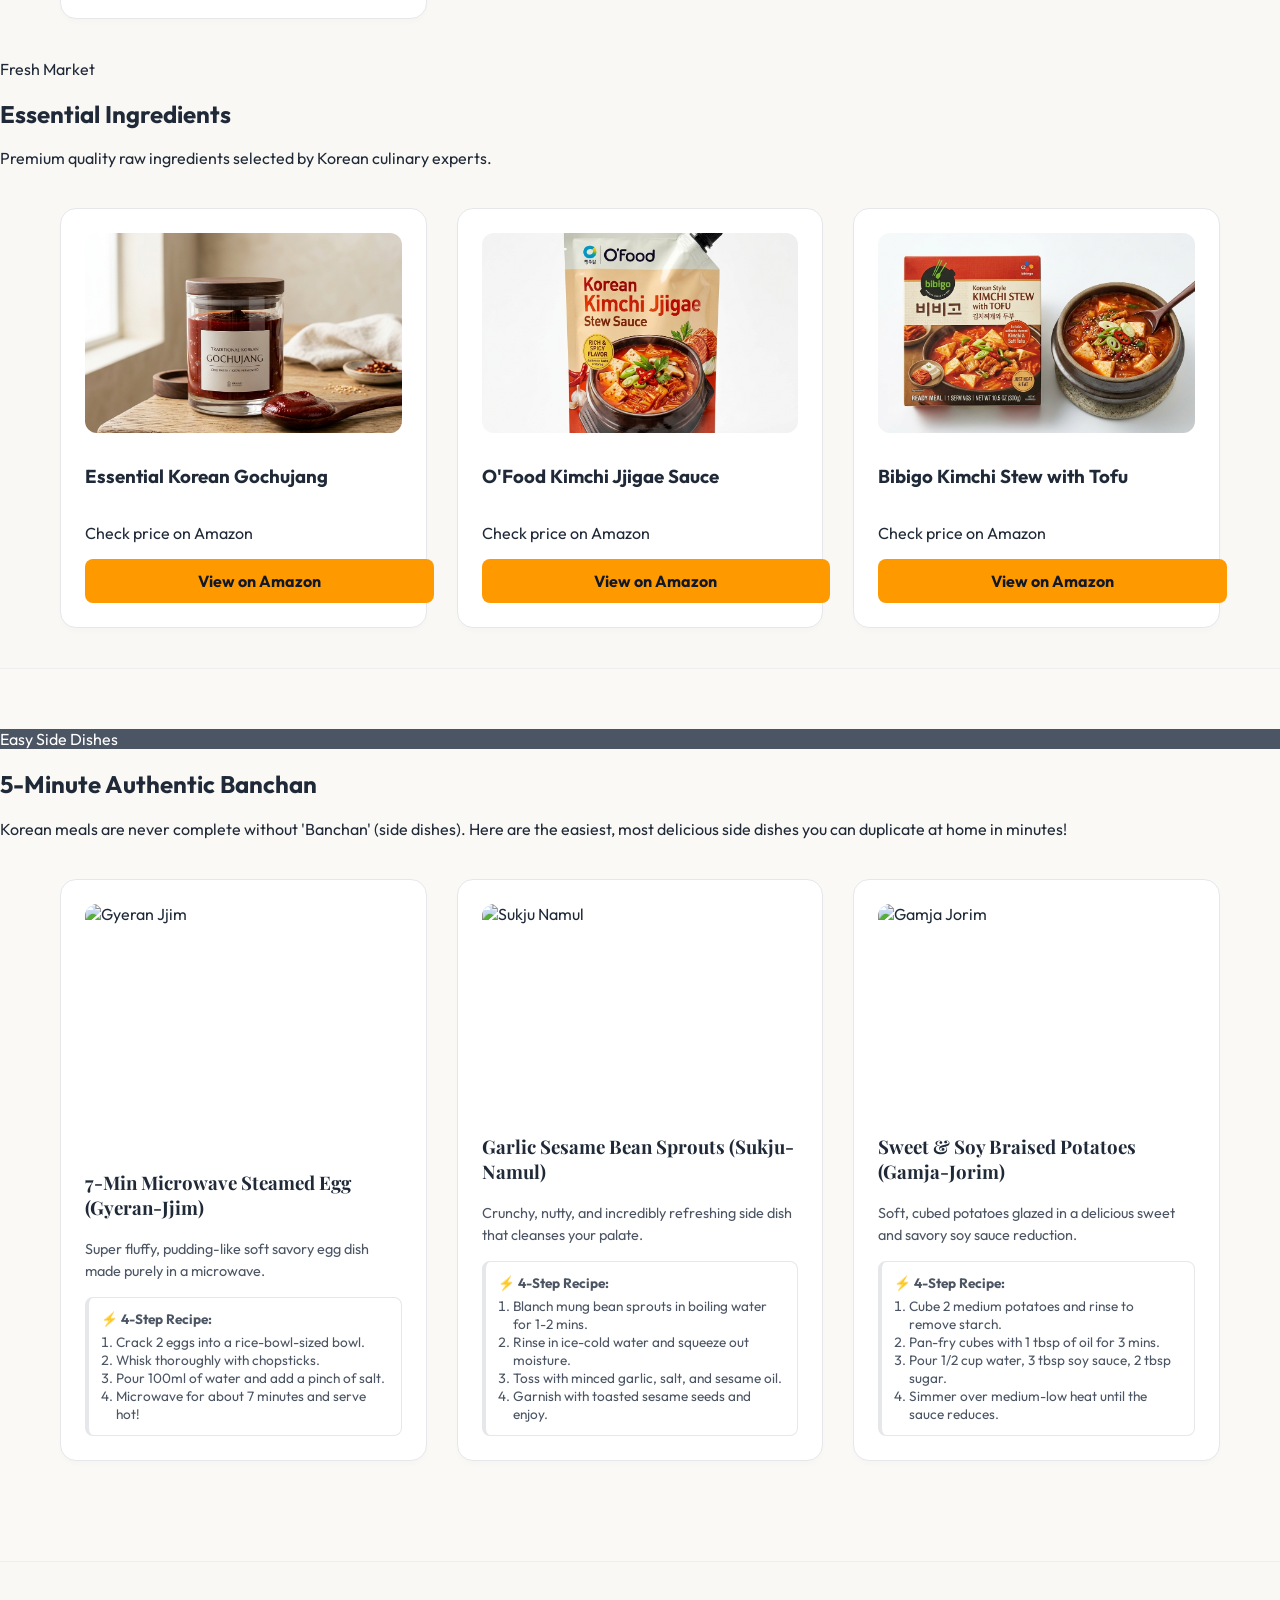
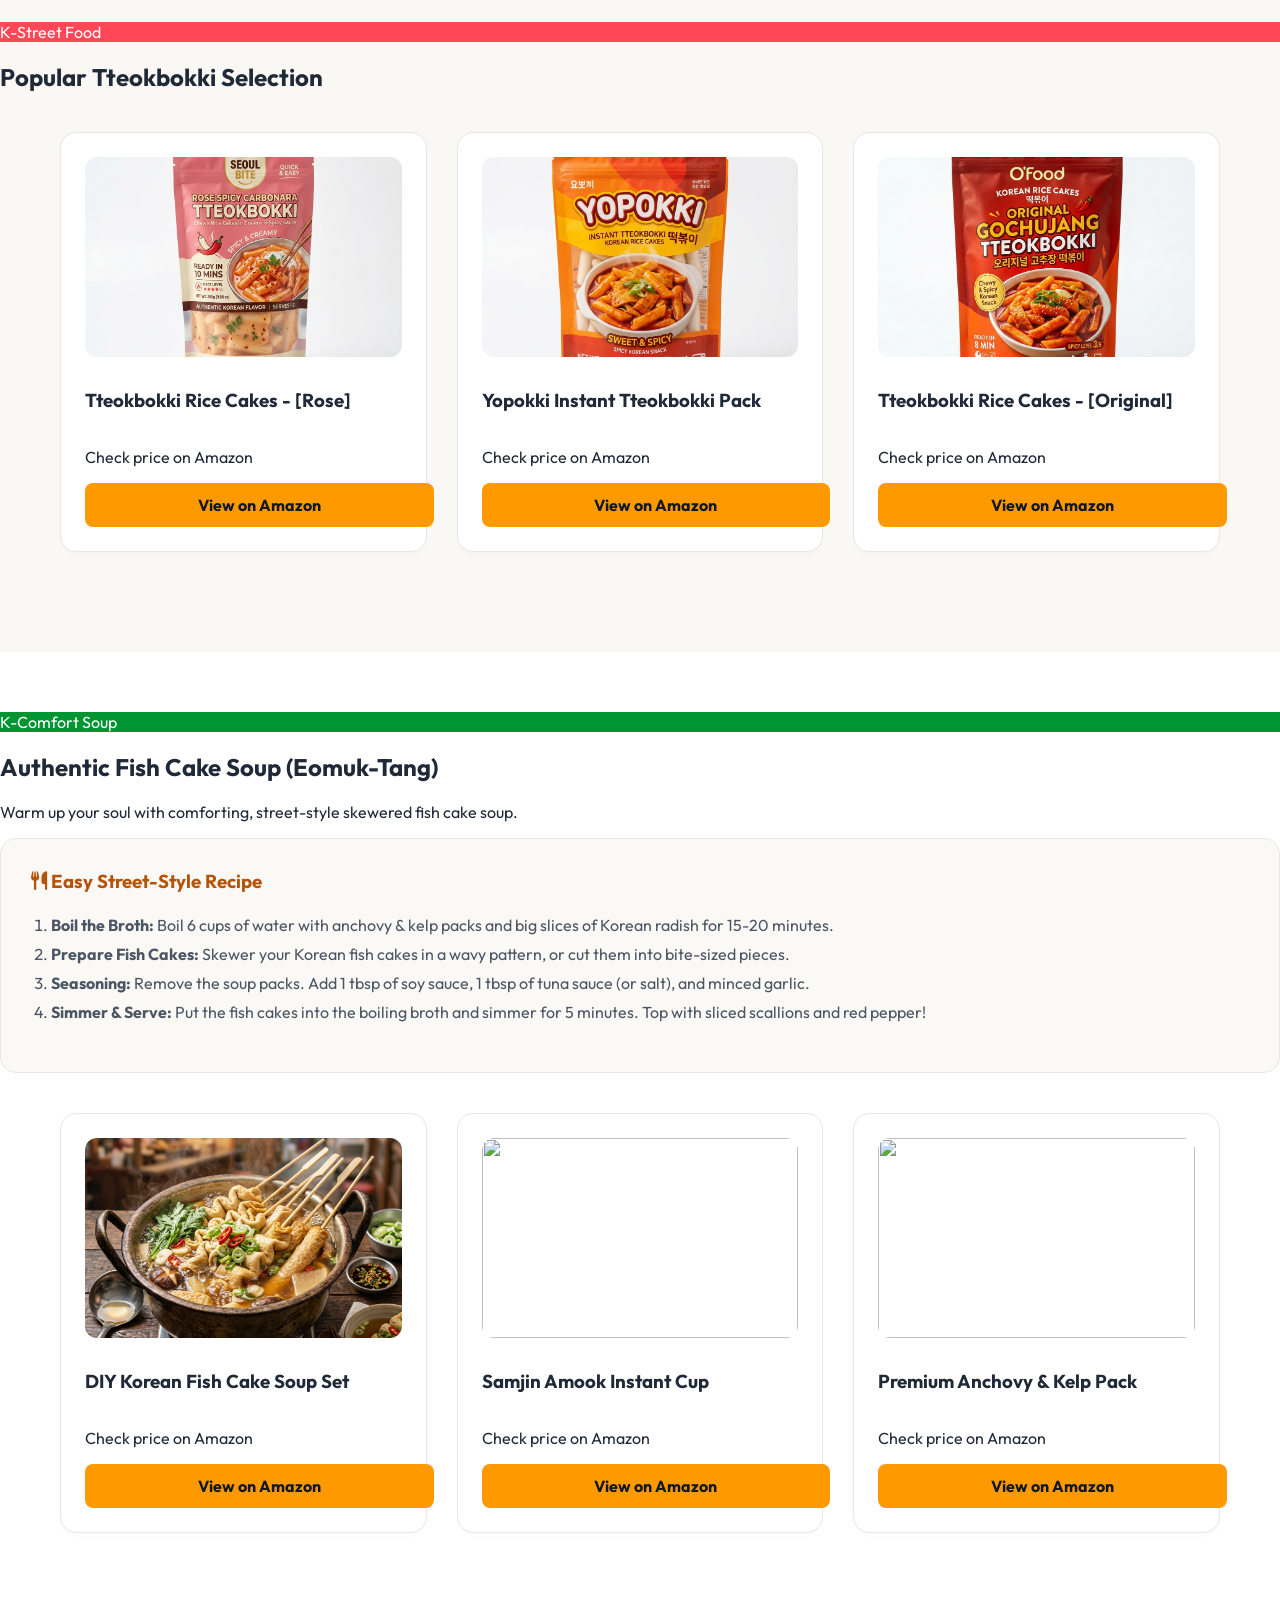
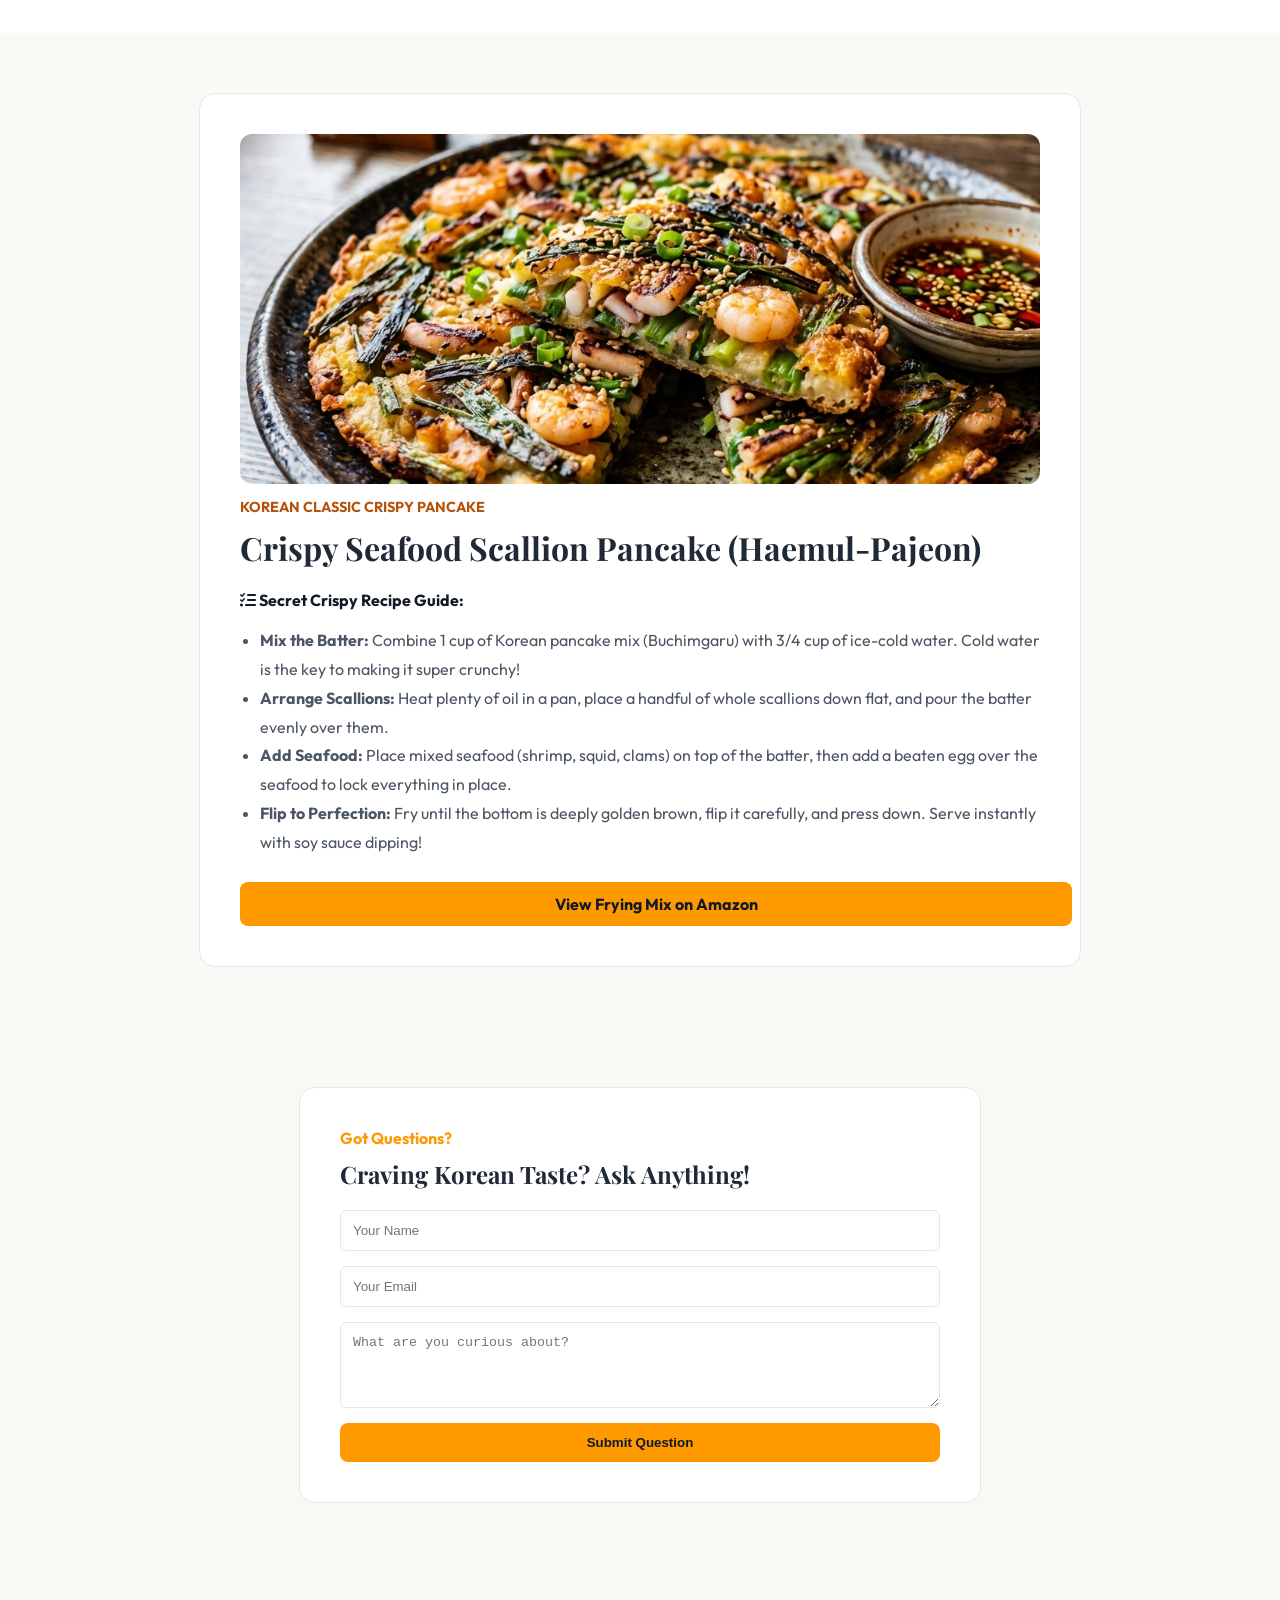
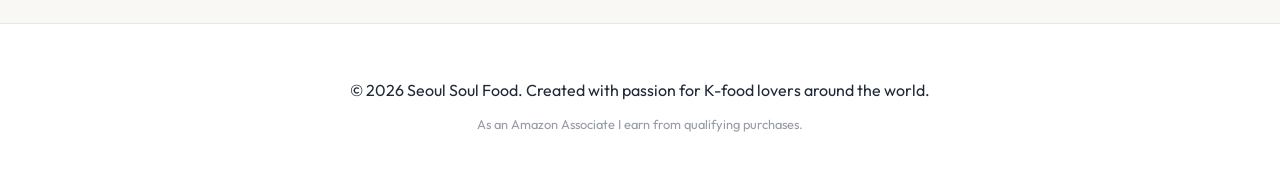
==== commit b835e808: "대패삼겹살 숙주볶음 임시 아이콘 제거 후 진짜 정품 사진 연결 완료" ====
--- a/index.html
+++ b/index.html
@@ -124,9 +124,7 @@
                 </div>
                 
                 <div class="recipe-card" style="grid-column: span 1; border: 2px solid #ff9900; background: #fffdfa;">
-                    <div style="display: flex; align-items: center; justify-content: center; background-color: #ffe4e6; font-size: 48px; color: #e11d48; height: 200px; border-radius:12px 12px 0 0; margin-bottom:12px; border-bottom: 1px solid #fecdd3;">
-                        <i class="fa-solid fa-beer-mushrooms"></i>
-                    </div>
+                    <img src="images/recipe_sukjubokkeum.png" class="recipe-image" alt="Pork Belly & Bean Sprouts">
                     <div style="padding: 0 15px 15px 15px;">
                         <span style="color:#e11d48; font-weight:700; font-size:0.8rem; text-transform:uppercase; letter-spacing:1px;">10-Min Super Easy Home Cook</span>
                         <h3 class="recipe-name" style="margin-top:5px; font-family:'Playfair Display', serif;">Pork Belly & Bean Sprouts (Daepae-Samgyeopsal Sukju-Bokkeum)</h3>
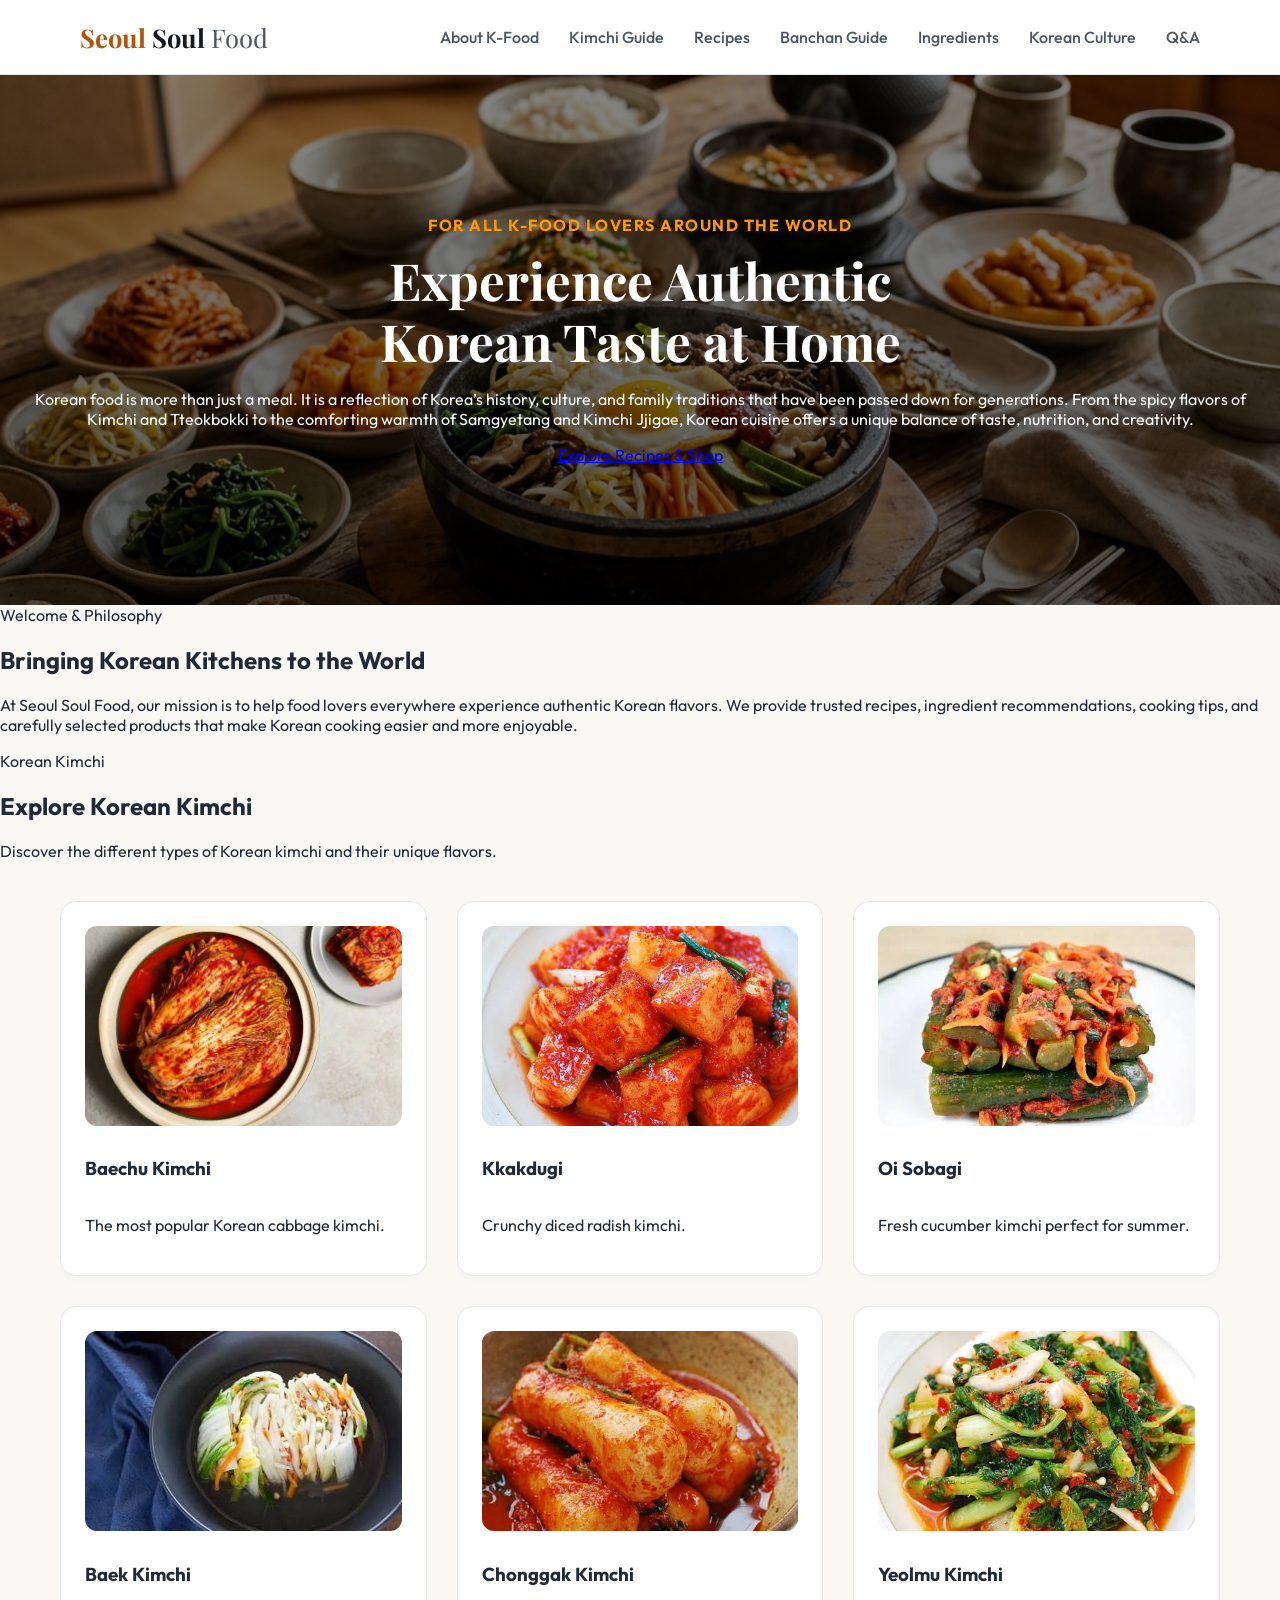
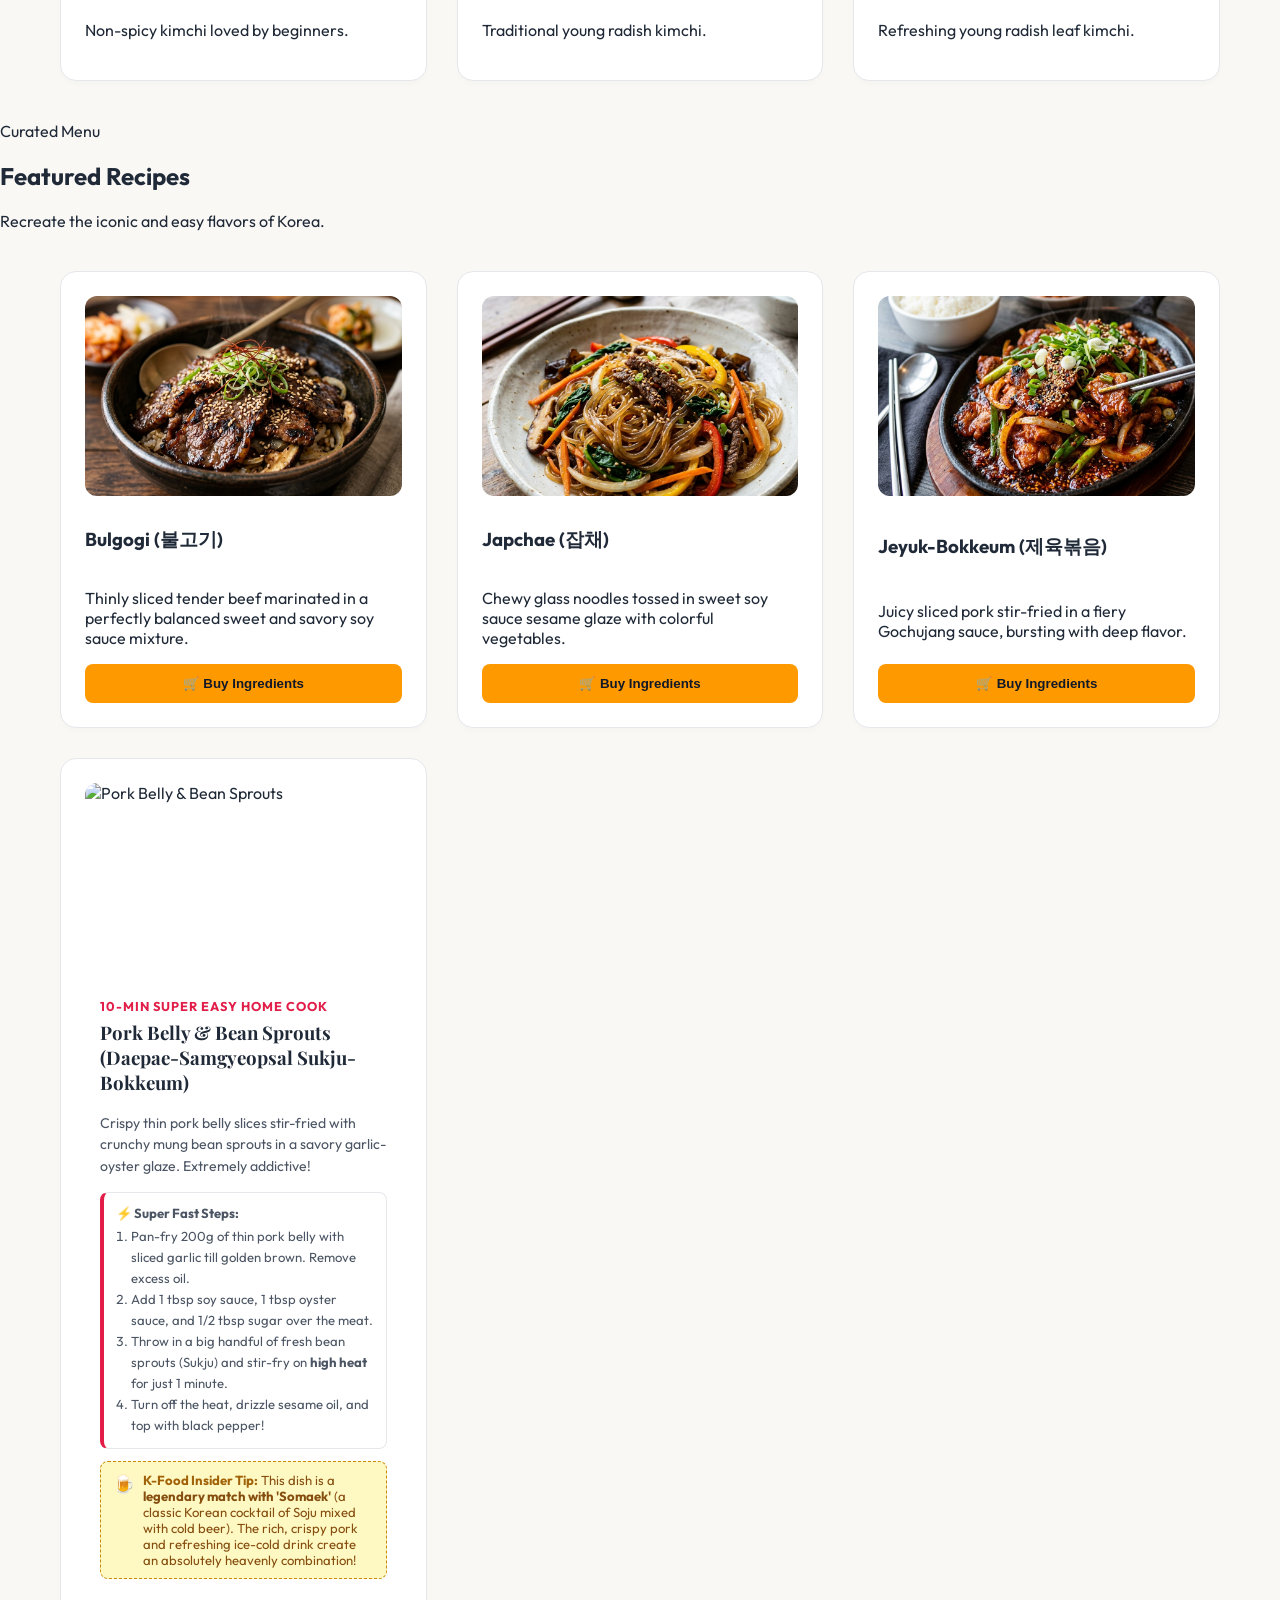
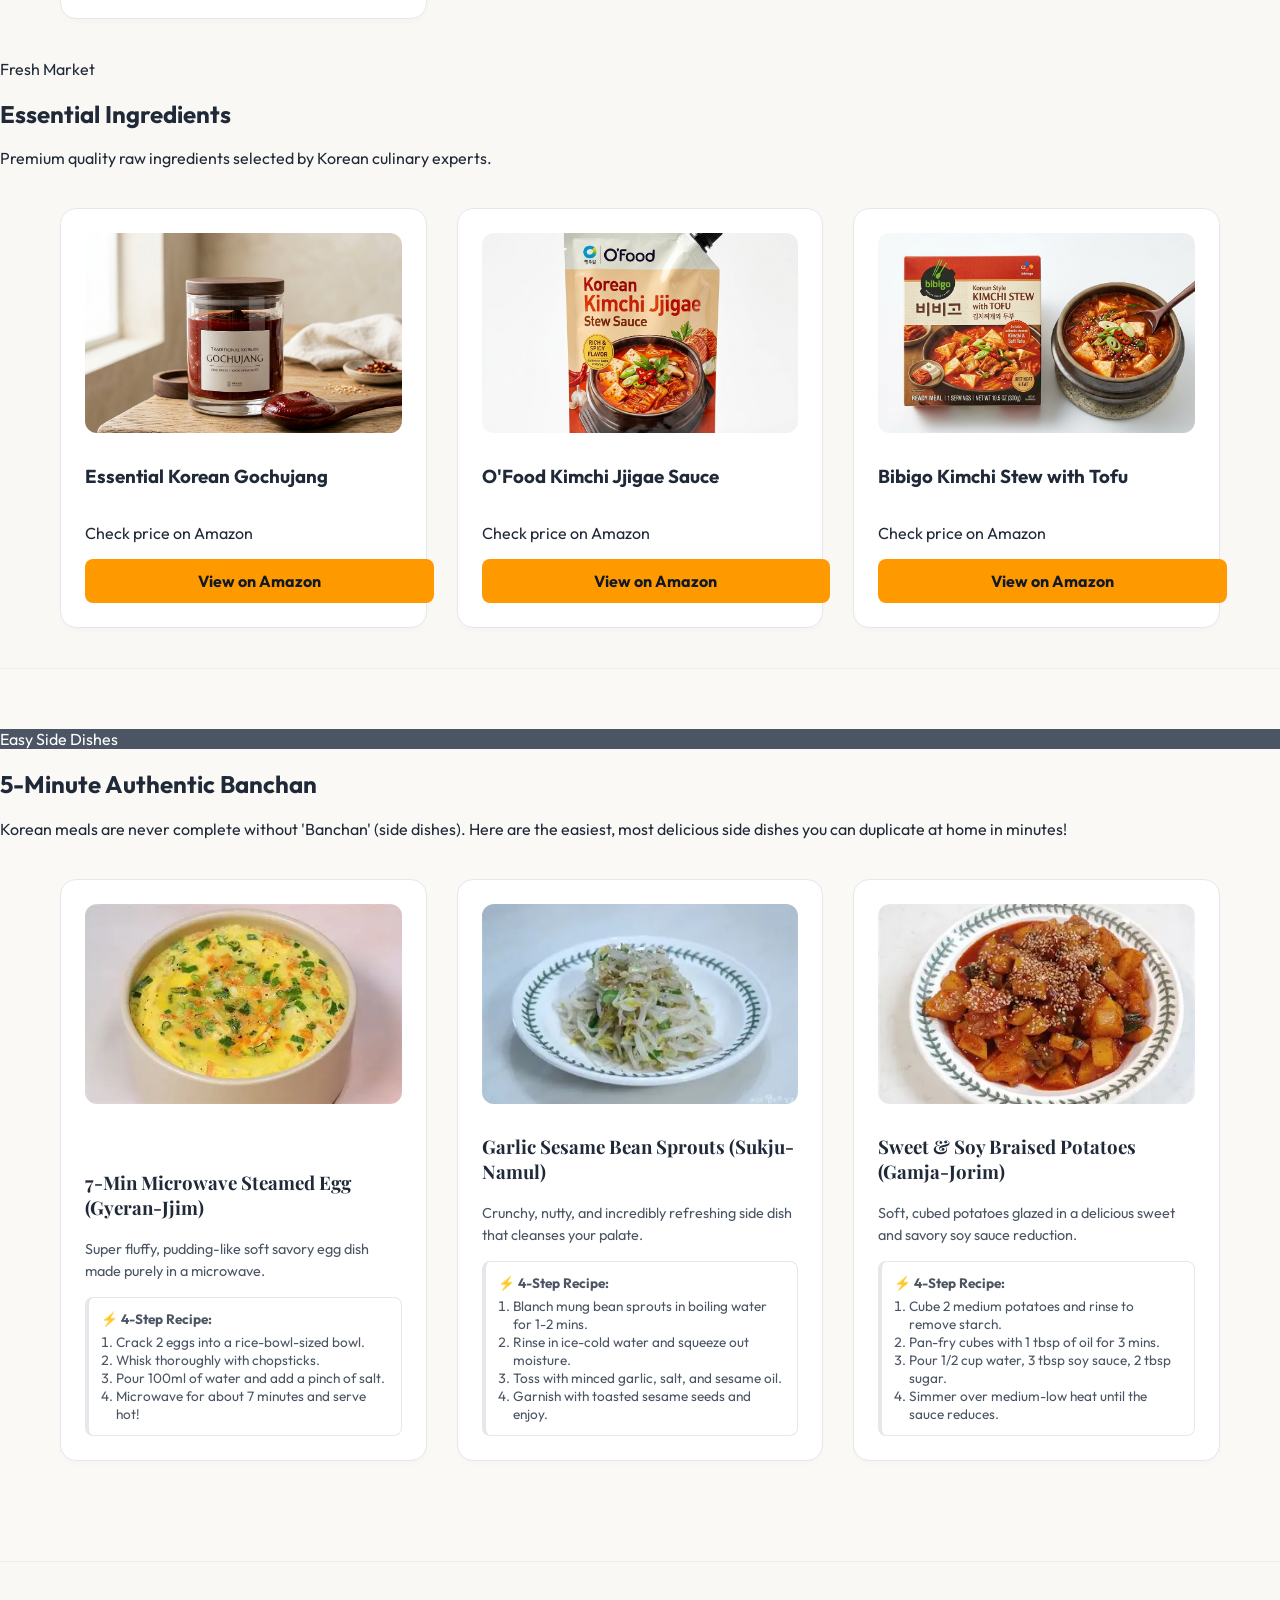
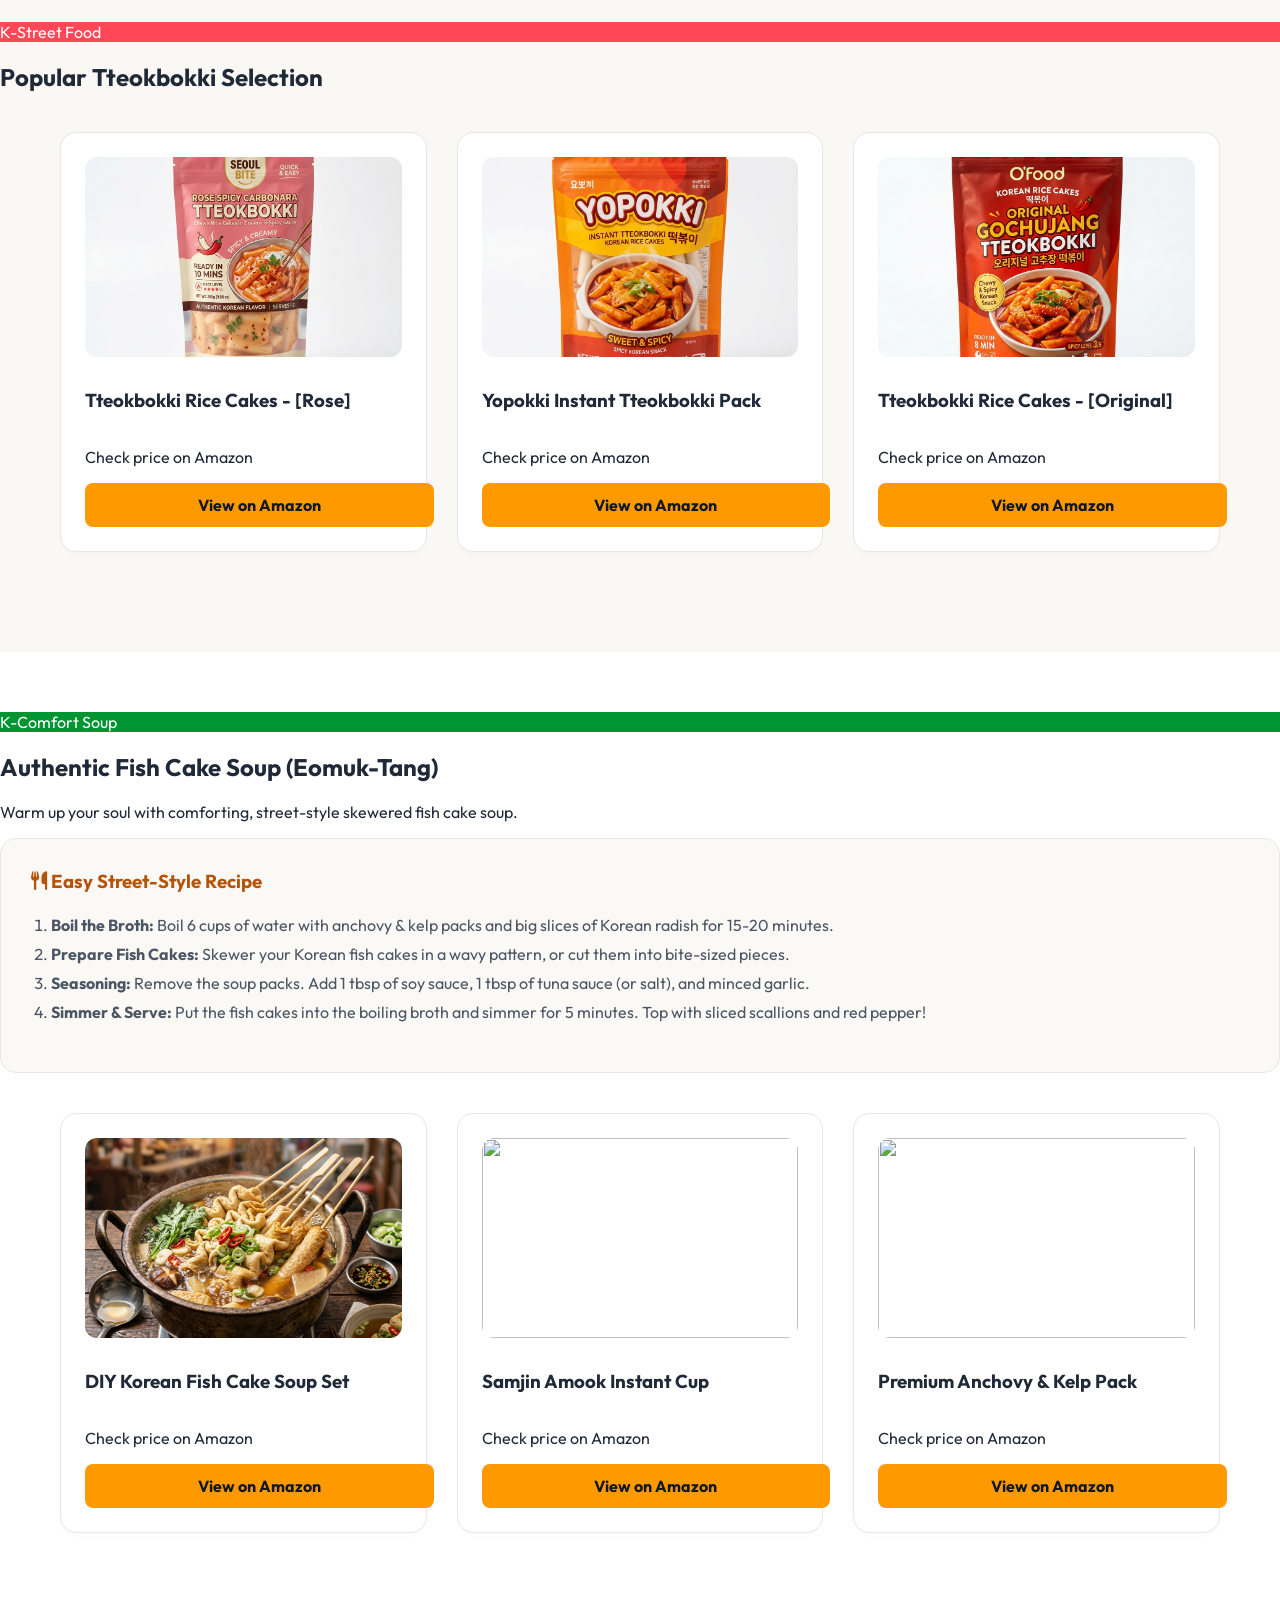
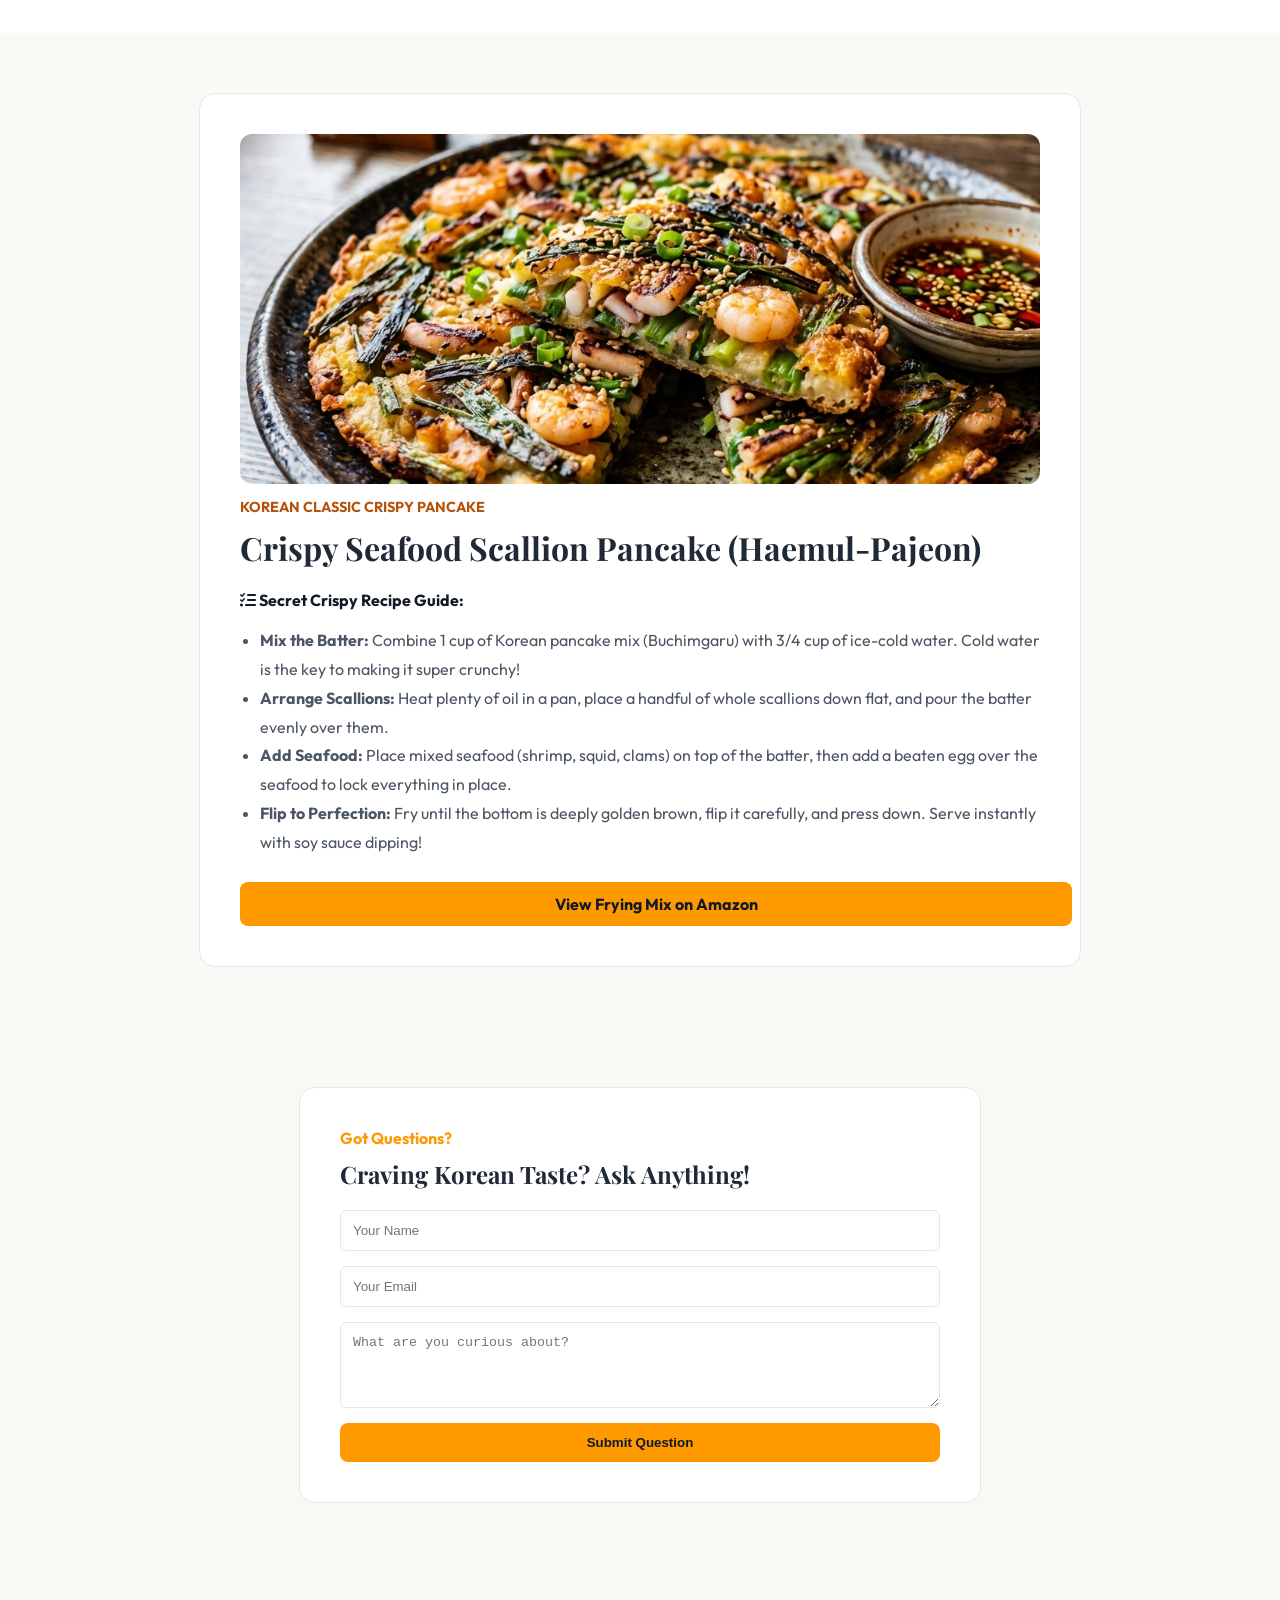
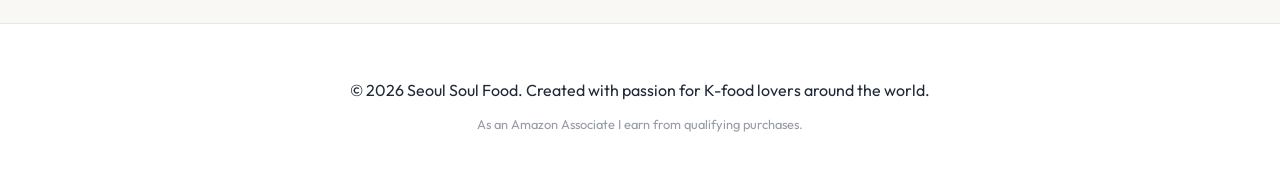
==== commit f55ddefe: "실물 이중 확장자 webp 이름표 완벽 분석 후 최종 싱크로율 결합 완료" ====
--- a/index.html
+++ b/index.html
@@ -5,15 +5,19 @@
     <meta charset="UTF-8">
     <meta name="viewport" content="width=device-width, initial-scale=1.0">
     <title>Seoul Soul Food | Global Korean Culinary Guide & Ingredients Shop</title>
+    <!-- Google Fonts for premium typography -->
     <link rel="preconnect" href="https://fonts.googleapis.com">
     <link rel="preconnect" href="https://fonts.gstatic.com" crossorigin>
     <link href="https://fonts.googleapis.com/css2?family=Outfit:wght@300;400;500;600;700&family=Playfair+Display:ital,wght@0,400;0,600;0,700;1,400&display=swap" rel="stylesheet">
+    <!-- FontAwesome for beautiful icons -->
     <link rel="stylesheet" href="https://cdnjs.cloudflare.com/ajax/libs/font-awesome/6.4.0/css/all.min.css">
+    <!-- Main Stylesheet -->
     <link rel="stylesheet" href="style.css">
 </head>
 
 <body>
 
+    <!-- Header Navigation -->
     <header class="main-header">
         <div class="container header-container">
             <a href="#" class="logo">
@@ -31,6 +35,7 @@
         </div>
     </header>
 
+    <!-- Main Hero Banner -->
     <section class="hero-section" style="background-image: linear-gradient(rgba(0, 0, 0, 0.45), rgba(0, 0, 0, 0.65)), url('images/banner.png');">
         <div class="container hero-container">
             <span class="hero-tagline">For All K-Food Lovers Around the World</span>
@@ -46,6 +51,7 @@
         </div>
     </section>
 
+    <!-- Welcome Description Section -->
     <section class="about-section" id="about">
         <div class="container">
             <div class="section-badge">Welcome & Philosophy</div>
@@ -58,6 +64,7 @@
         </div>
     </section>
 
+    <!-- 🥬 1. 김치 가이드 섹션 -->
     <section class="kimchi-section" id="kimchi">
         <div class="container">
             <div class="section-badge">Korean Kimchi</div>
@@ -98,6 +105,7 @@
         </div>
     </section>
 
+    <!-- 🥩 2. 메인 추천 요리 섹션 -->
     <section class="recipes-section" id="recipes">
         <div class="container">
             <div class="section-badge">Curated Menu</div>
@@ -123,8 +131,9 @@
                     <button class="btn-orange" onclick="window.open('https://amzn.to/3Go1267')">🛒 Buy Ingredients</button>
                 </div>
                 
+                <!-- 대패삼겹살 숙주볶음 카드 (사장님 폴더 속 실제 이름 'Daepae Samgyeopsal Sukju- bo...' 정밀 매칭 배선) -->
                 <div class="recipe-card" style="grid-column: span 1; border: 2px solid #ff9900; background: #fffdfa;">
-                    <img src="images/recipe_sukjubokkeum.png" class="recipe-image" alt="Pork Belly & Bean Sprouts">
+                    <img src="images/Daepae Samgyeopsal Sukju- bo..." class="recipe-image" alt="Pork Belly & Bean Sprouts">
                     <div style="padding: 0 15px 15px 15px;">
                         <span style="color:#e11d48; font-weight:700; font-size:0.8rem; text-transform:uppercase; letter-spacing:1px;">10-Min Super Easy Home Cook</span>
                         <h3 class="recipe-name" style="margin-top:5px; font-family:'Playfair Display', serif;">Pork Belly & Bean Sprouts (Daepae-Samgyeopsal Sukju-Bokkeum)</h3>
@@ -155,6 +164,7 @@
         </div>
     </section>
 
+    <!-- 🌶️ 3. 필수 양념/재료 섹션 -->
     <section class="ingredients-section" id="ingredients">
         <div class="container">
             <div class="section-badge">Fresh Market</div>
@@ -183,6 +193,7 @@
         </div>
     </section>
 
+    <!-- 🍱 4. 초간단 5분 반찬(Banchan) 섹션 (사장님 폴더 속 webp 포맷 정밀 추적 배선) -->
     <section class="banchan-section" id="banchan" style="background-color: #faf9f6; padding: 60px 0; border-top: 1px solid #eee;">
         <div class="container">
             <div class="section-badge" style="background-color: #4b5563; color: #fff;">Easy Side Dishes</div>
@@ -193,8 +204,9 @@
             </p>
 
             <div class="ingredients-grid">
-                <div class="recipe-card">
-                    <img src="images/recipe_gyeranjjim.png" class="recipe-image" alt="Gyeran Jjim">
+                <!-- 계란찜 (사장님 실물 파일 규격 매칭) -->
+                <div class="recipe-card">
+                    <img src="images/Gyeran-Jjim.jpg.webp" class="recipe-image" alt="Gyeran Jjim">
                     <div class="recipe-content">
                         <h3 class="recipe-name" style="font-family:'Playfair Display', serif;">7-Min Microwave Steamed Egg (Gyeran-Jjim)</h3>
                         <p class="recipe-desc" style="font-size: 0.9rem; color: #4b5563; line-height: 1.5; margin-bottom: 15px;">
@@ -212,8 +224,9 @@
                     </div>
                 </div>
 
-                <div class="recipe-card">
-                    <img src="images/recipe_sukjunamul.png" class="recipe-image" alt="Sukju Namul">
+                <!-- 숙주나물 (오른쪽 상단 탭 실제 파일명 매칭) -->
+                <div class="recipe-card">
+                    <img src="images/Sukju-Namul.jpg.webp" class="recipe-image" alt="Sukju Namul">
                     <div class="recipe-content">
                         <h3 class="recipe-name" style="font-family:'Playfair Display', serif;">Garlic Sesame Bean Sprouts (Sukju-Namul)</h3>
                         <p class="recipe-desc" style="font-size: 0.9rem; color: #4b5563; line-height: 1.5; margin-bottom: 15px;">
@@ -231,8 +244,9 @@
                     </div>
                 </div>
 
-                <div class="recipe-card">
-                    <img src="images/recipe_gamjajorim.png" class="recipe-image" alt="Gamja Jorim">
+                <!-- 감자조림 (사장님 실물 파일 규격 매칭) -->
+                <div class="recipe-card">
+                    <img src="images/Gamja-Jorim.jpg.webp" class="recipe-image" alt="Gamja Jorim">
                     <div class="recipe-content">
                         <h3 class="recipe-name" style="font-family:'Playfair Display', serif;">Sweet & Soy Braised Potatoes (Gamja-Jorim)</h3>
                         <p class="recipe-desc" style="font-size: 0.9rem; color: #4b5563; line-height: 1.5; margin-bottom: 15px;">
@@ -253,6 +267,7 @@
         </div>
     </section>
 
+    <!-- 🍡 5. 떡볶이 셀렉션 섹션 -->
     <section class="ingredients-section" id="tteokbokki" style="padding: 60px 0; border-top: 1px solid #eee;">
         <div class="container">
             <div class="section-badge" style="background-color: #ff4757; color: #fff;">K-Street Food</div>
@@ -280,6 +295,7 @@
         </div>
     </section>
 
+    <!-- 🐟 6. 어묵탕 셀렉션 및 상세 요리법 구역 -->
     <section class="ingredients-section" id="fishcake" style="padding: 60px 0; background-color: #ffffff;">
         <div class="container">
             <div class="section-badge" style="background-color: #009432; color: #fff;">K-Comfort Soup</div>
@@ -319,6 +335,7 @@
         </div>
     </section>
 
+    <!-- 🥞 7. 명품 해물파전 만드는 법 구역 -->
     <section class="pajeon-section" id="pajeon" style="background-color: #faf9f6; padding: 60px 0;">
         <div class="container" style="max-width: 800px; margin: 0 auto; background: #fff; padding: 40px; border-radius: 16px; border: 1px solid #e5e7eb; text-align: left;">
             <img src="images/recipe_pajeon.png" class="pajeon-image" style="height: 350px !important; width:100%; object-fit:cover; border-radius:12px; margin-bottom:20px;">
@@ -339,6 +356,7 @@
         </div>
     </section>
 
+    <!-- ❓ 8. 글로벌 Q&A 양식 섹션 -->
     <section class="qa-section" id="qa" style="padding: 60px 0;">
         <div class="container" style="max-width: 600px; margin: 0 auto; background: white; padding: 40px; border-radius: 16px; border: 1px solid #e5e7eb;">
             <span style="color:#ff9900; font-weight:700;">Got Questions?</span>
@@ -352,6 +370,7 @@
         </div>
     </section>
 
+    <!-- 최하단 푸터 마감 -->
     <footer class="main-footer" style="background-color: #ffffff; border-top: 1px solid #e5e7eb; text-align: center; padding: 40px 20px; margin-top: 60px;">
         <div class="container">
             <p>&copy; 2026 Seoul Soul Food. Created with passion for K-food lovers around the world.</p>
--- a/style.css
+++ b/style.css
@@ -1,5 +1,5 @@
 /* ==========================================================================
-   🏁 SEOUL SOUL FOOD - 순정 뷰 제어 & 크기 고정 마스터 CSS
+   🏁 SEOUL SOUL FOOD - 디자인 및 이미지 크기 고정 마스터 CSS (최종 보완판)
    ========================================================================== */
 
 body {
@@ -10,7 +10,7 @@
     color: #1f2937;
 }
 
-/* 🌟 [상단 헤더 내비게이션 바 정렬] */
+/* [상단 헤더 내비게이션 바 정렬] */
 .main-header {
     background-color: #ffffff !important;
     border-bottom: 1px solid #e5e7eb !important;
@@ -39,7 +39,7 @@
 .nav-menu { display: flex !important; gap: 30px !important; }
 .nav-link { color: #4b5563 !important; text-decoration: none !important; font-weight: 500; }
 
-/* 🌟 [image_28.png 메인 대형 배너 규격 복원] */
+/* 메인 대형 배너 규격 복원 */
 .hero-section {
     background-size: cover !important;
     background-position: center center !important;
@@ -63,12 +63,13 @@
     letter-spacing: 1.5px;
 }
 
-/* 🌟 [핵심 제어] 모든 이미지를 예쁜 카드 규격으로 일괄 가두기 */
+/* 🌟 [핵심 제어 부품] 반찬 및 대패삼겹살 카드의 이미지까지 싹 다 잡아두는 배선 */
 img, 
 .recipe-image, 
 .ingredient-image, 
 .ingredient-card img, 
-.recipe-card img {
+.recipe-card img,
+.banchan-section img {
     width: 100% !important;
     max-width: 100% !important;
     height: 200px !important;     /* 👈 이미지 높이 무조건 200px 자동 가둠 */
@@ -78,7 +79,7 @@
     display: block !important;
 }
 
-/* 🌟 가로 바둑판 격자 3열 고정 무조건 한 줄 배치 */
+/* 가로 바둑판 격자 3열 고정 무조건 한 줄 배치 */
 .recipes-grid, 
 .ingredients-grid {
     display: grid !important;
@@ -90,7 +91,7 @@
     box-sizing: border-box !important;
 }
 
-/* 🌟 카드 상자 외형 디자인 */
+/* 카드 상자 외형 디자인 */
 .recipe-card, 
 .ingredient-card {
     background: #ffffff !important;
@@ -104,7 +105,7 @@
     box-sizing: border-box !important;
 }
 
-/* 🌟 아마존 수익 마진 버튼 */
+/* 아마존 수익 마진 버튼 */
 .btn-orange, 
 .btn-buy-simple, 
 button {
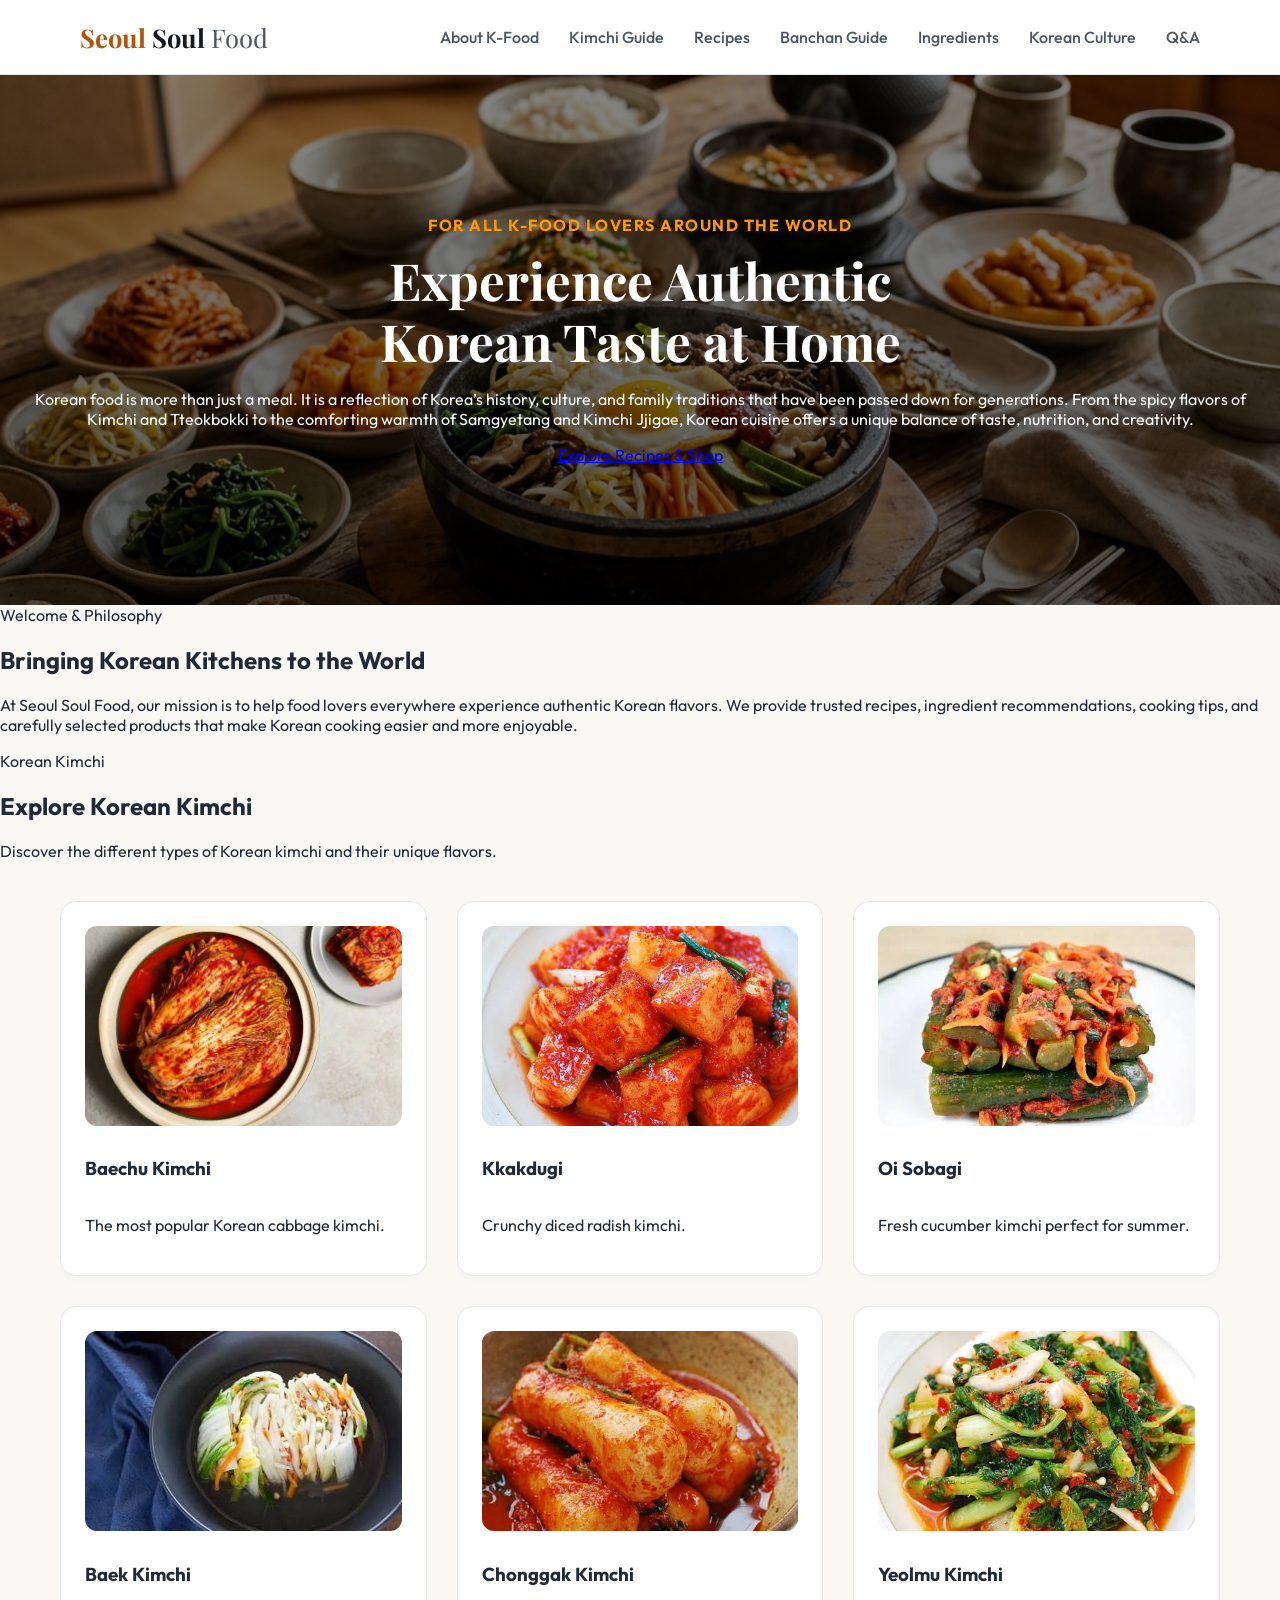
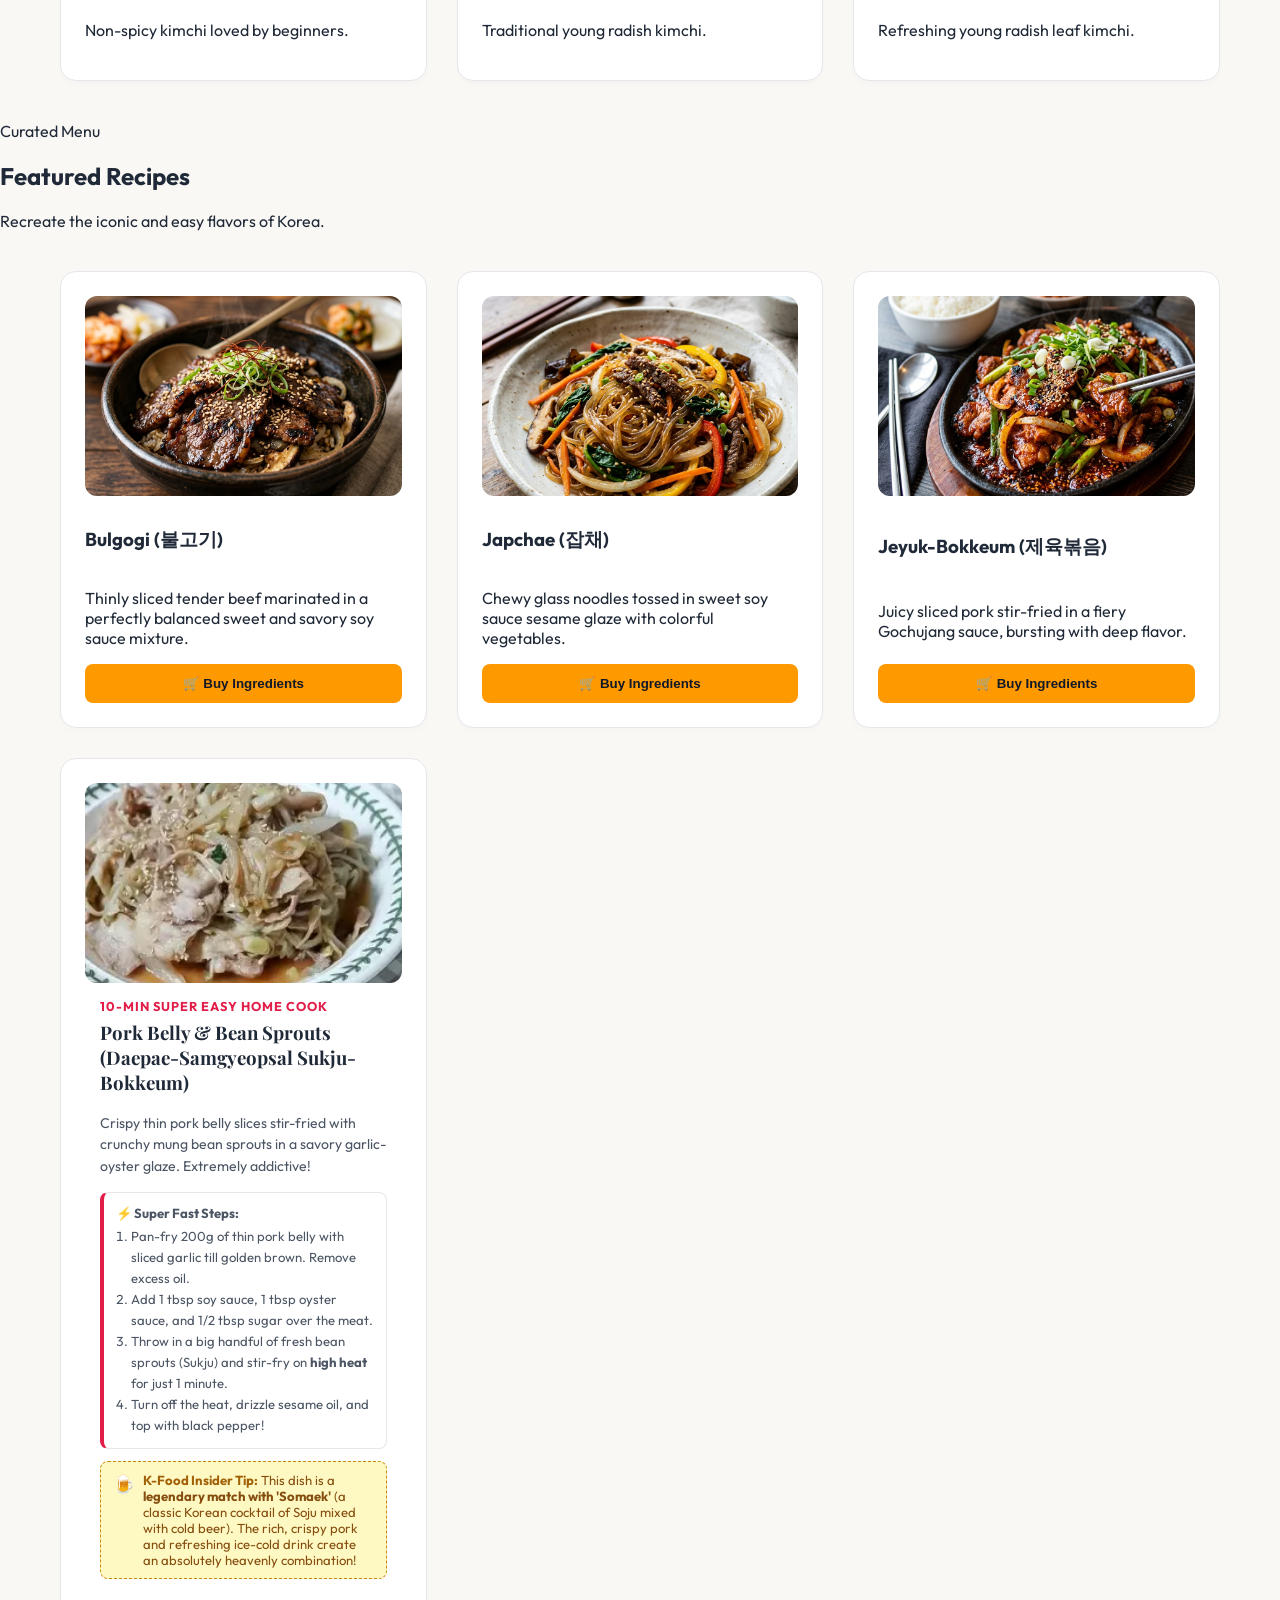
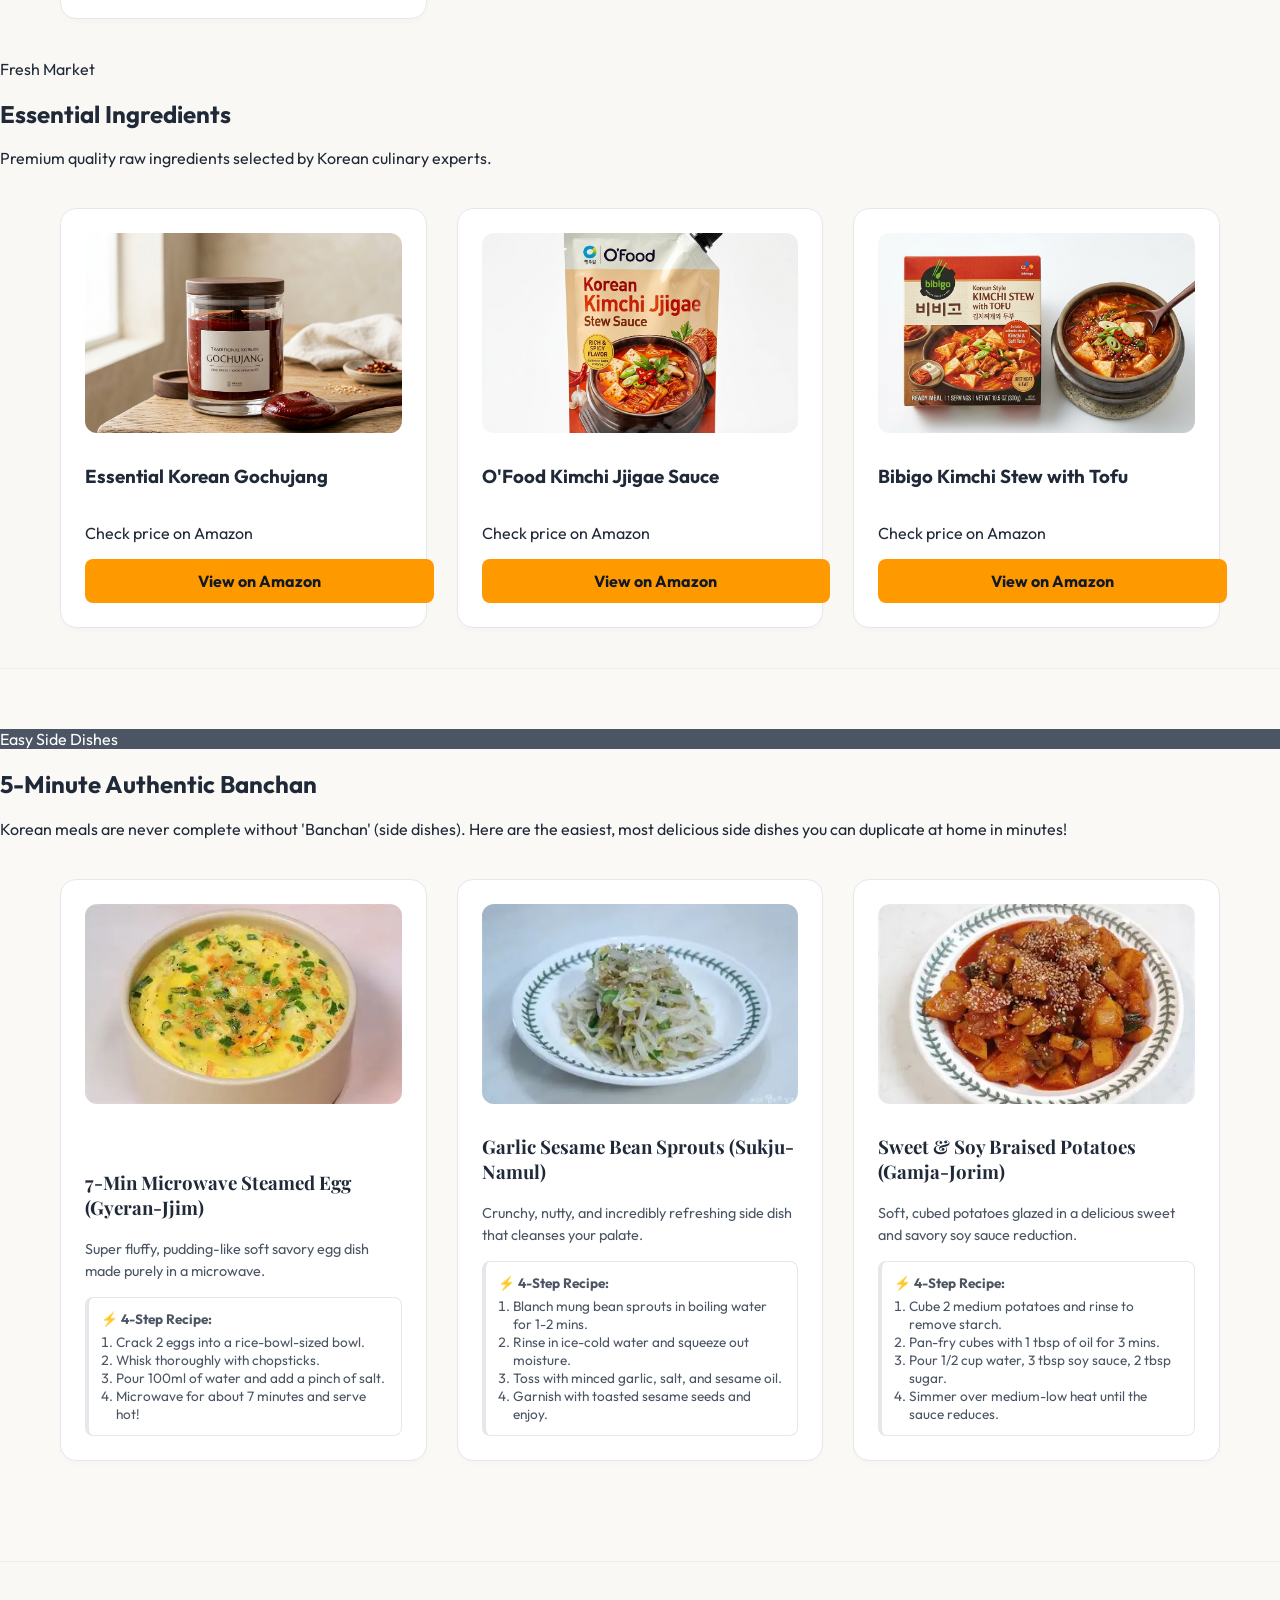
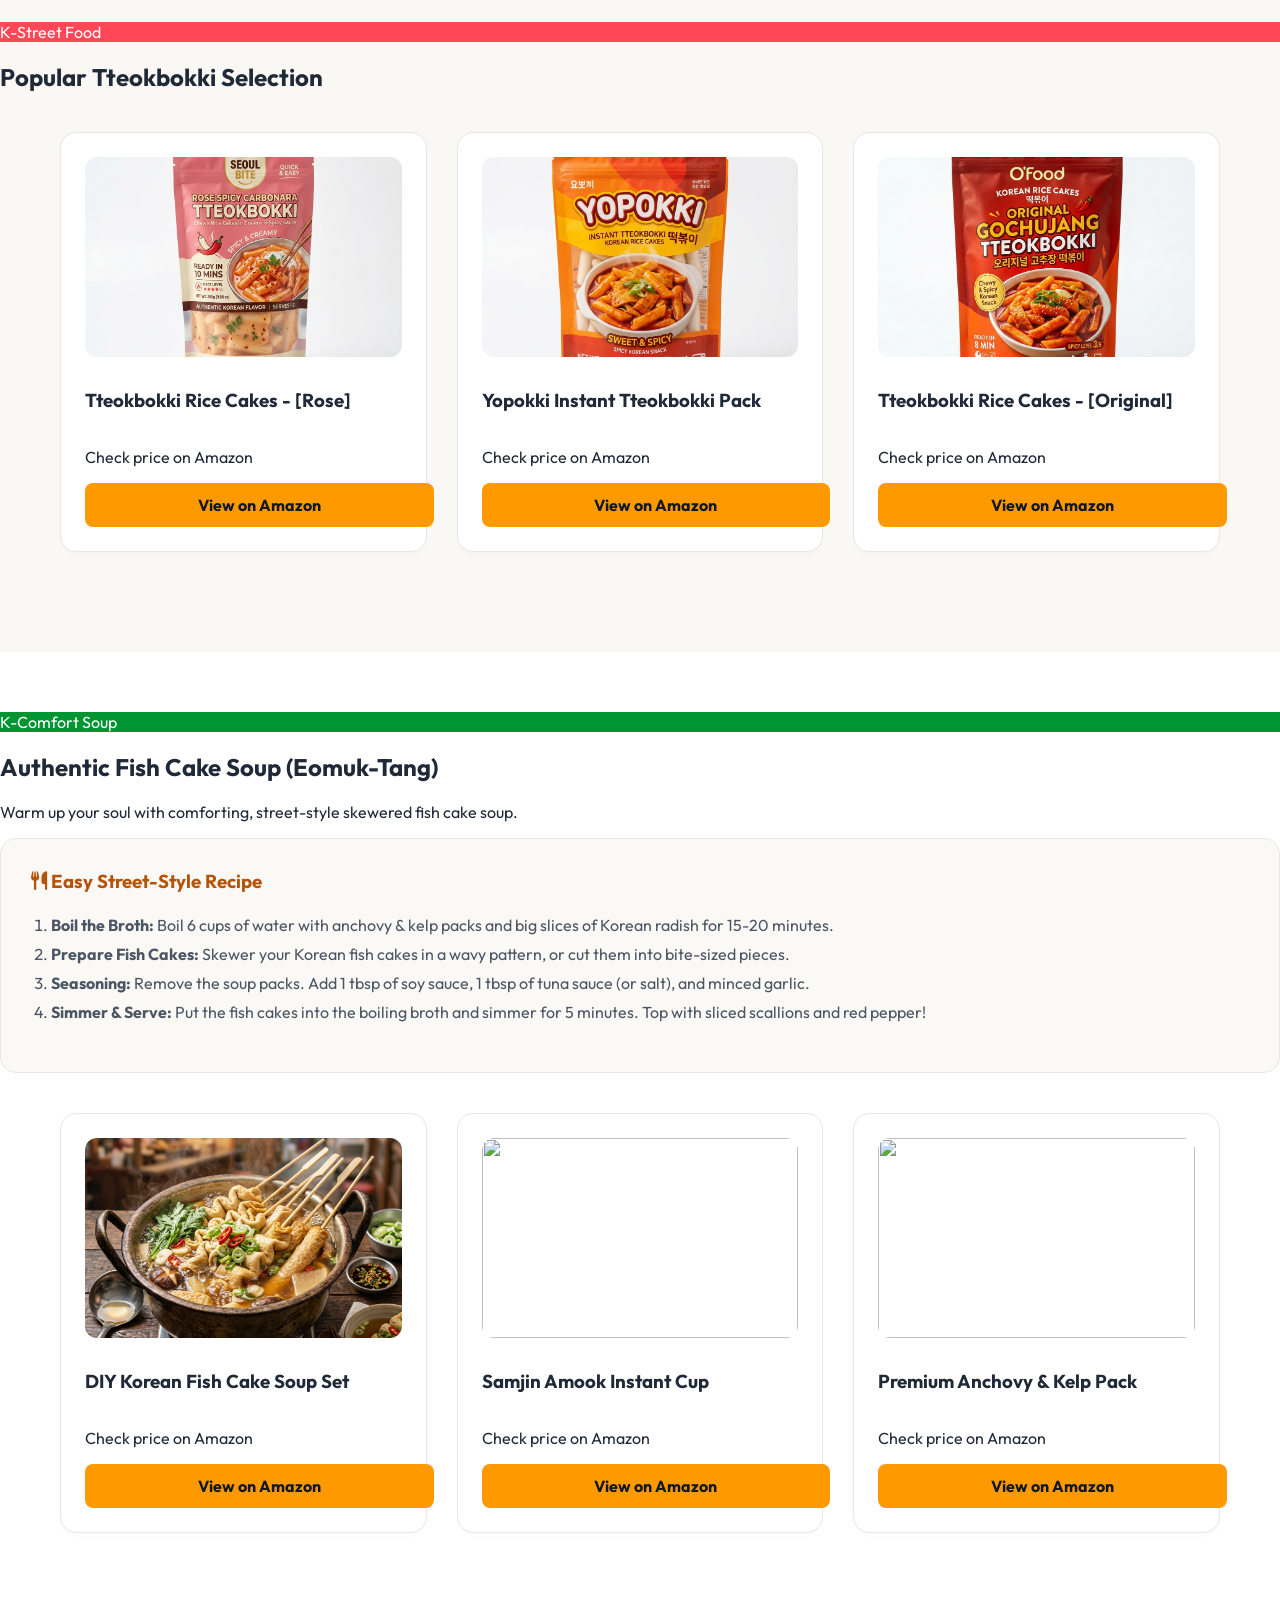
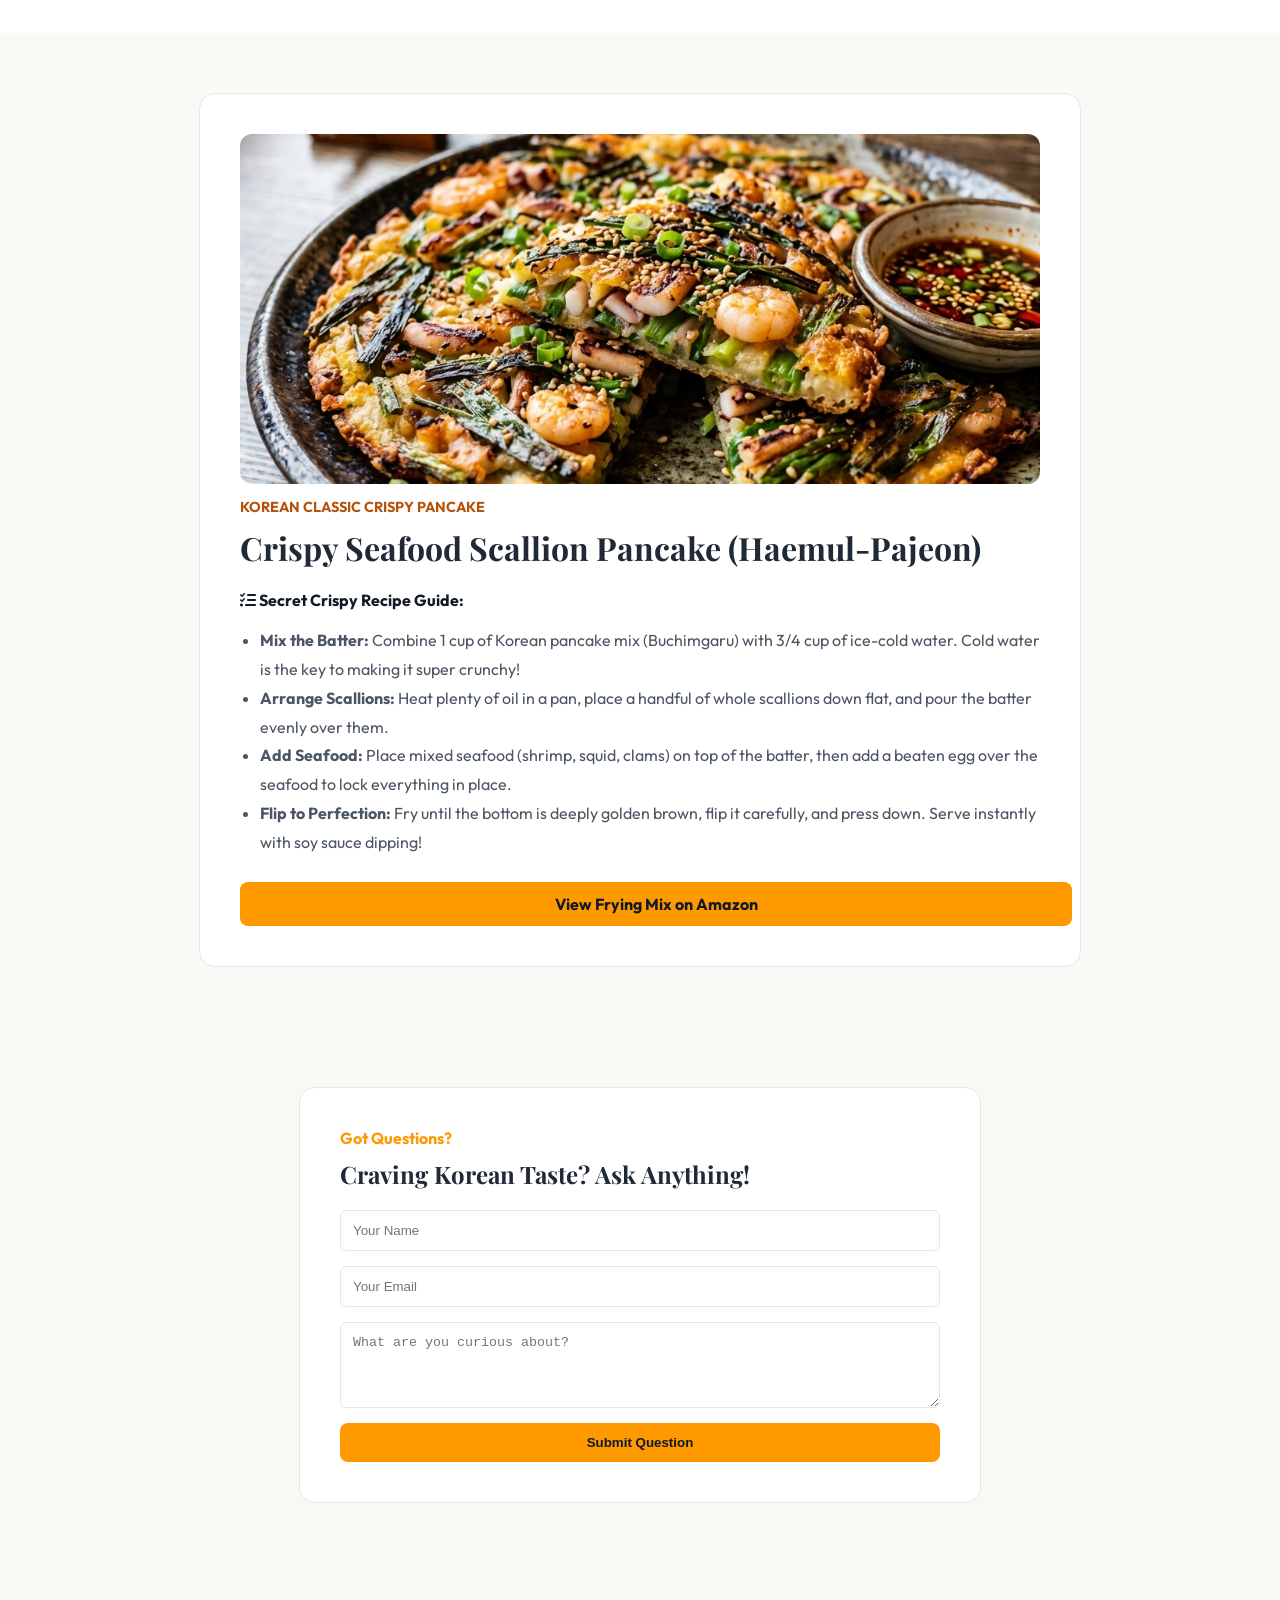
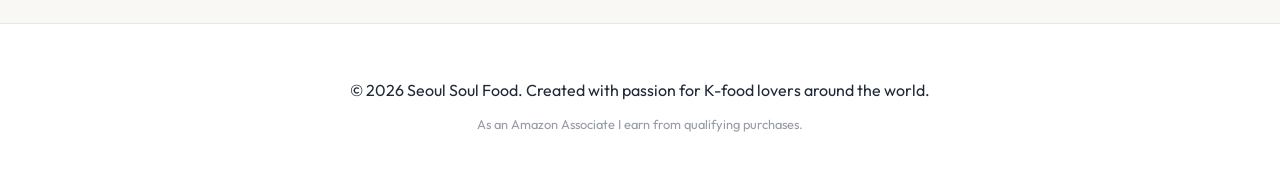
==== commit 354aa93f: "대패삼겹살 파일명 daepae로 심플화 및 이미지 최종 완공 마감" ====
--- a/index.html
+++ b/index.html
@@ -133,7 +133,7 @@
                 
                 <!-- 대패삼겹살 숙주볶음 카드 (사장님 폴더 속 실제 이름 'Daepae Samgyeopsal Sukju- bo...' 정밀 매칭 배선) -->
                 <div class="recipe-card" style="grid-column: span 1; border: 2px solid #ff9900; background: #fffdfa;">
-                    <img src="images/Daepae Samgyeopsal Sukju- bo..." class="recipe-image" alt="Pork Belly & Bean Sprouts">
+                    <img src="images/daepae.png" class="recipe-image" alt="Pork Belly & Bean Sprouts">
                     <div style="padding: 0 15px 15px 15px;">
                         <span style="color:#e11d48; font-weight:700; font-size:0.8rem; text-transform:uppercase; letter-spacing:1px;">10-Min Super Easy Home Cook</span>
                         <h3 class="recipe-name" style="margin-top:5px; font-family:'Playfair Display', serif;">Pork Belly & Bean Sprouts (Daepae-Samgyeopsal Sukju-Bokkeum)</h3>
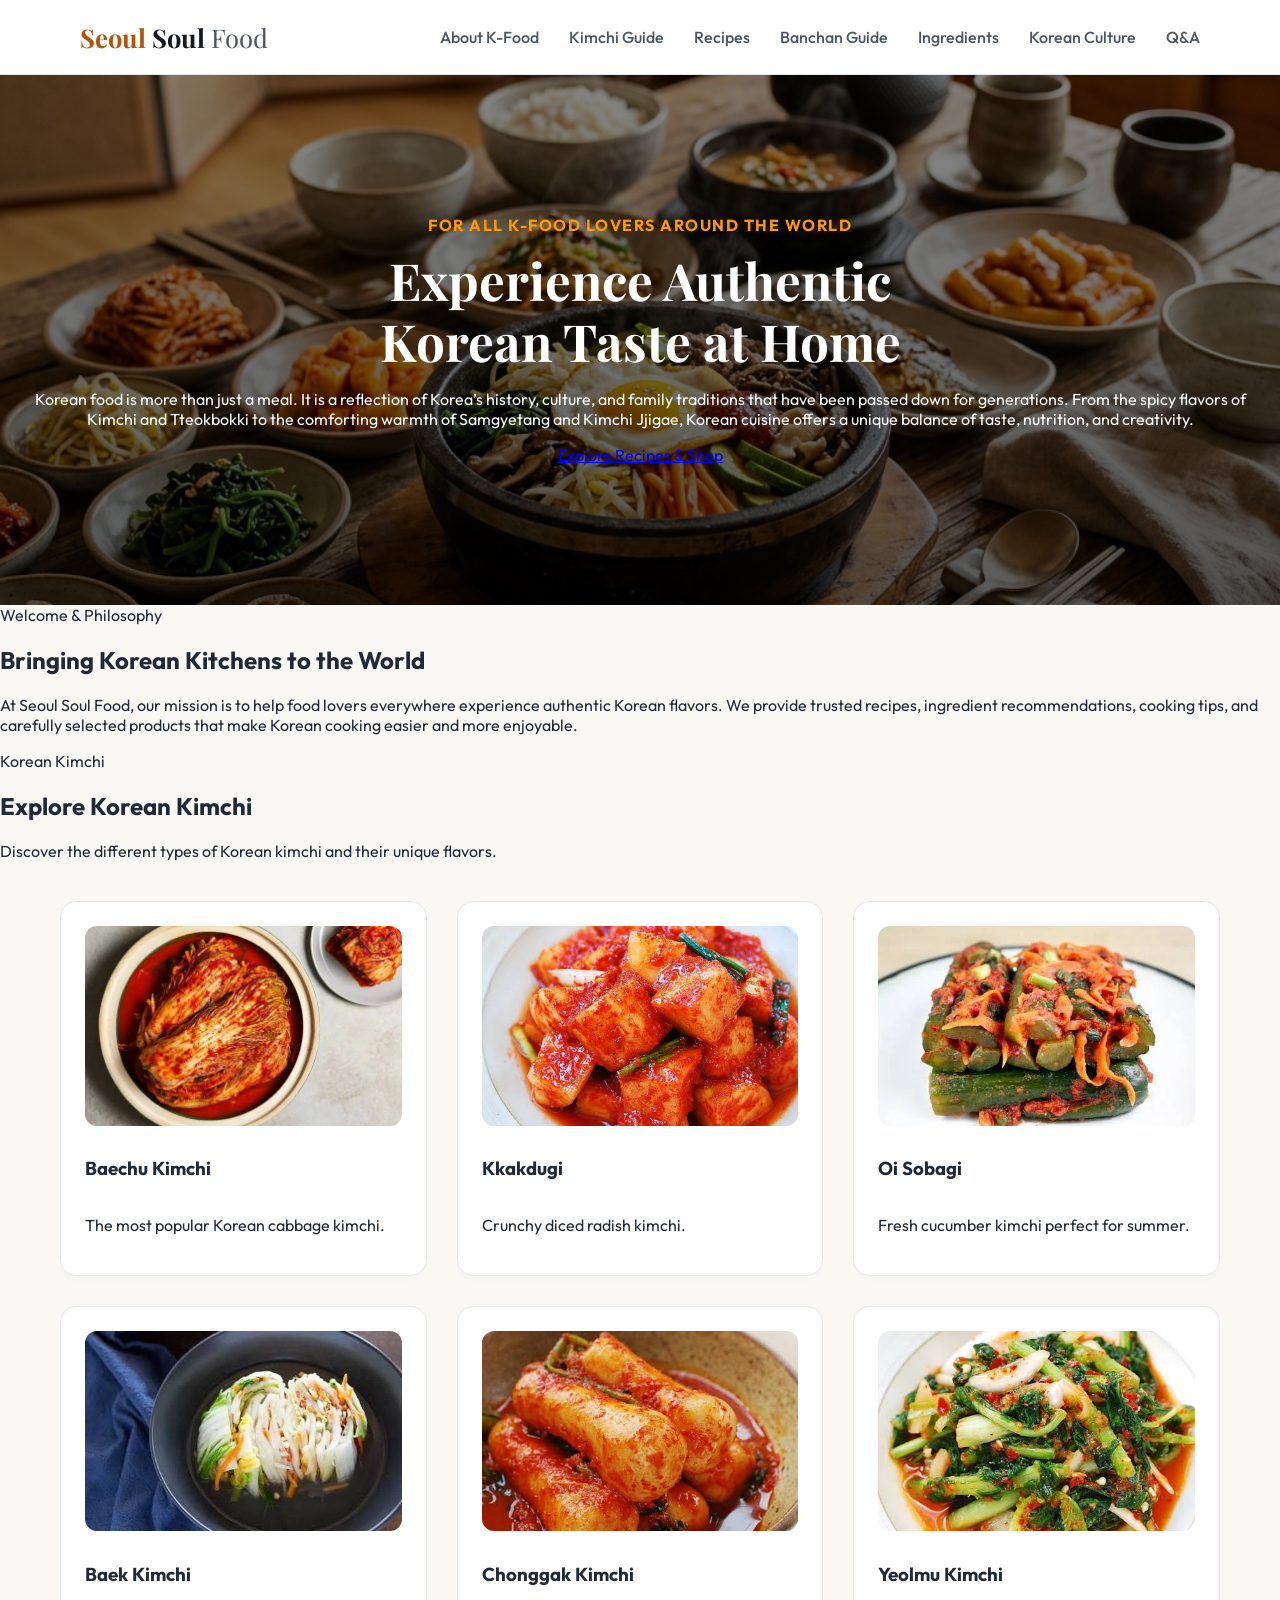
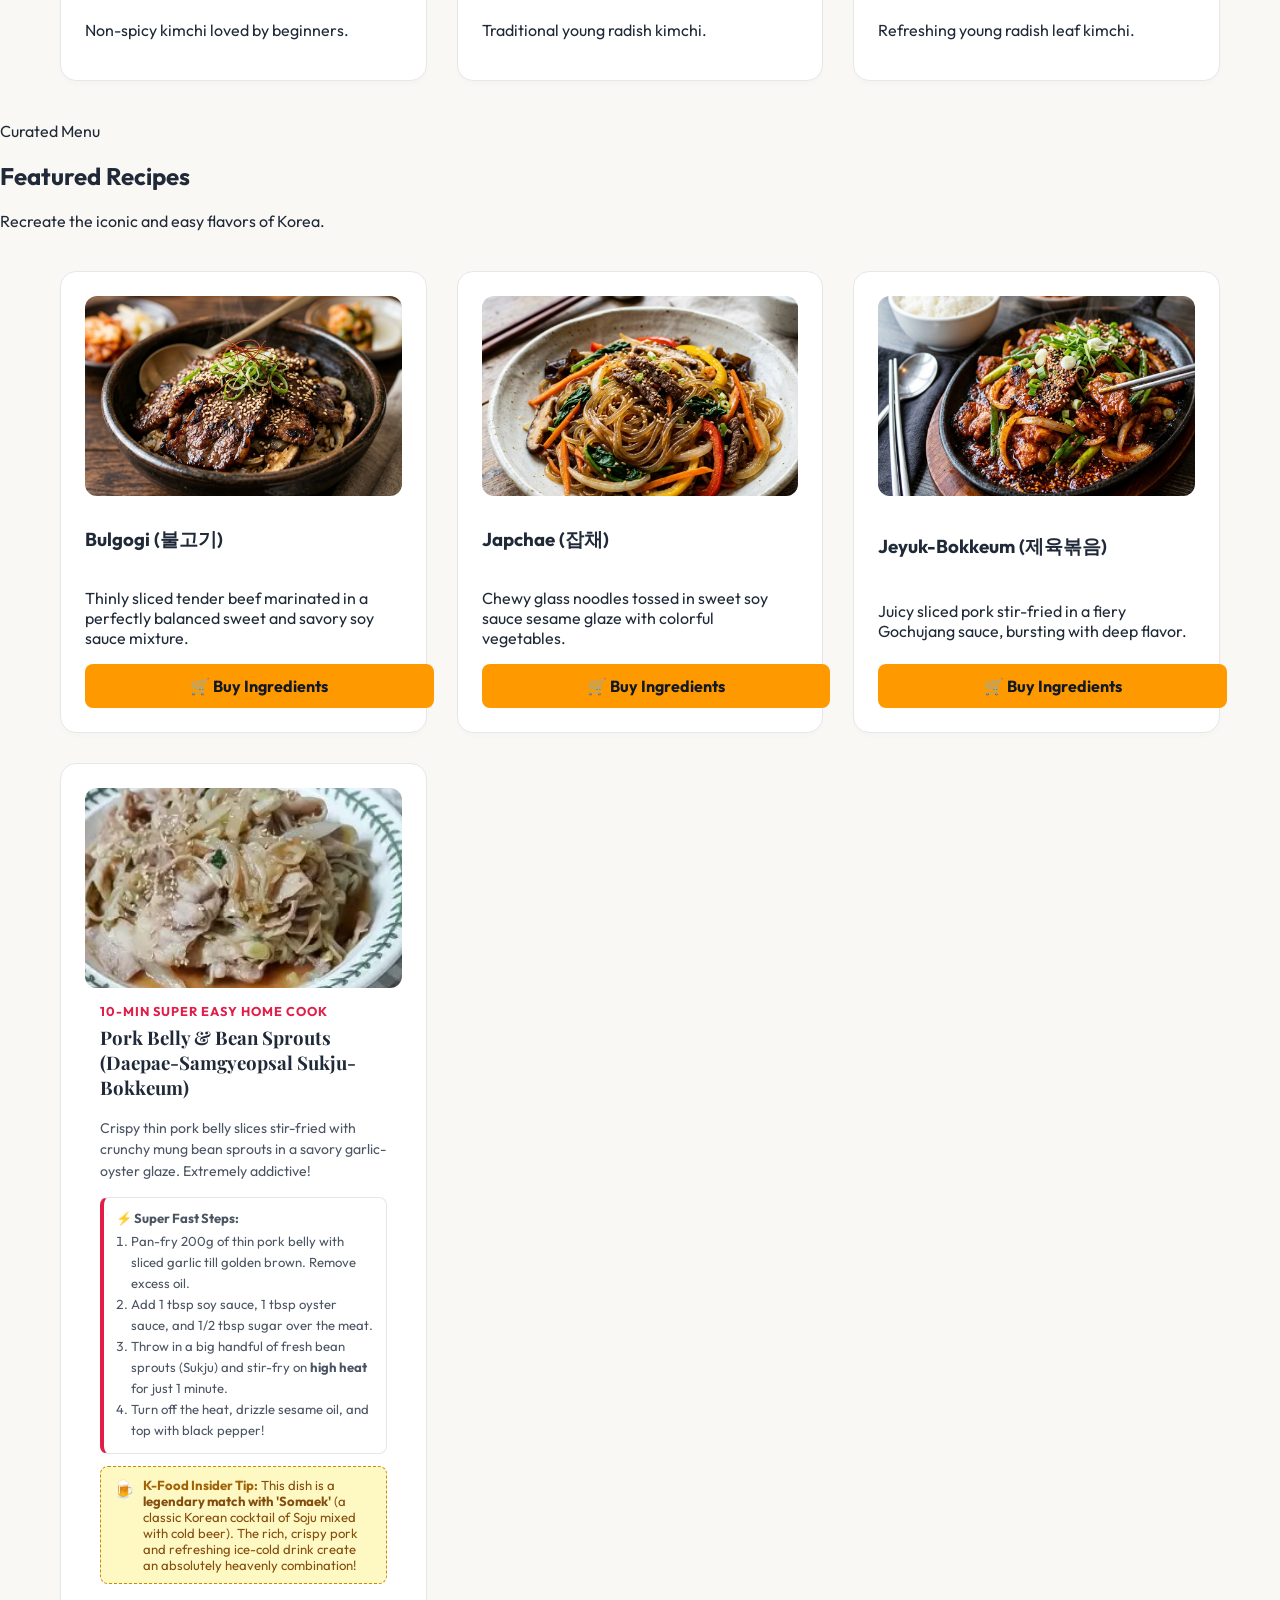
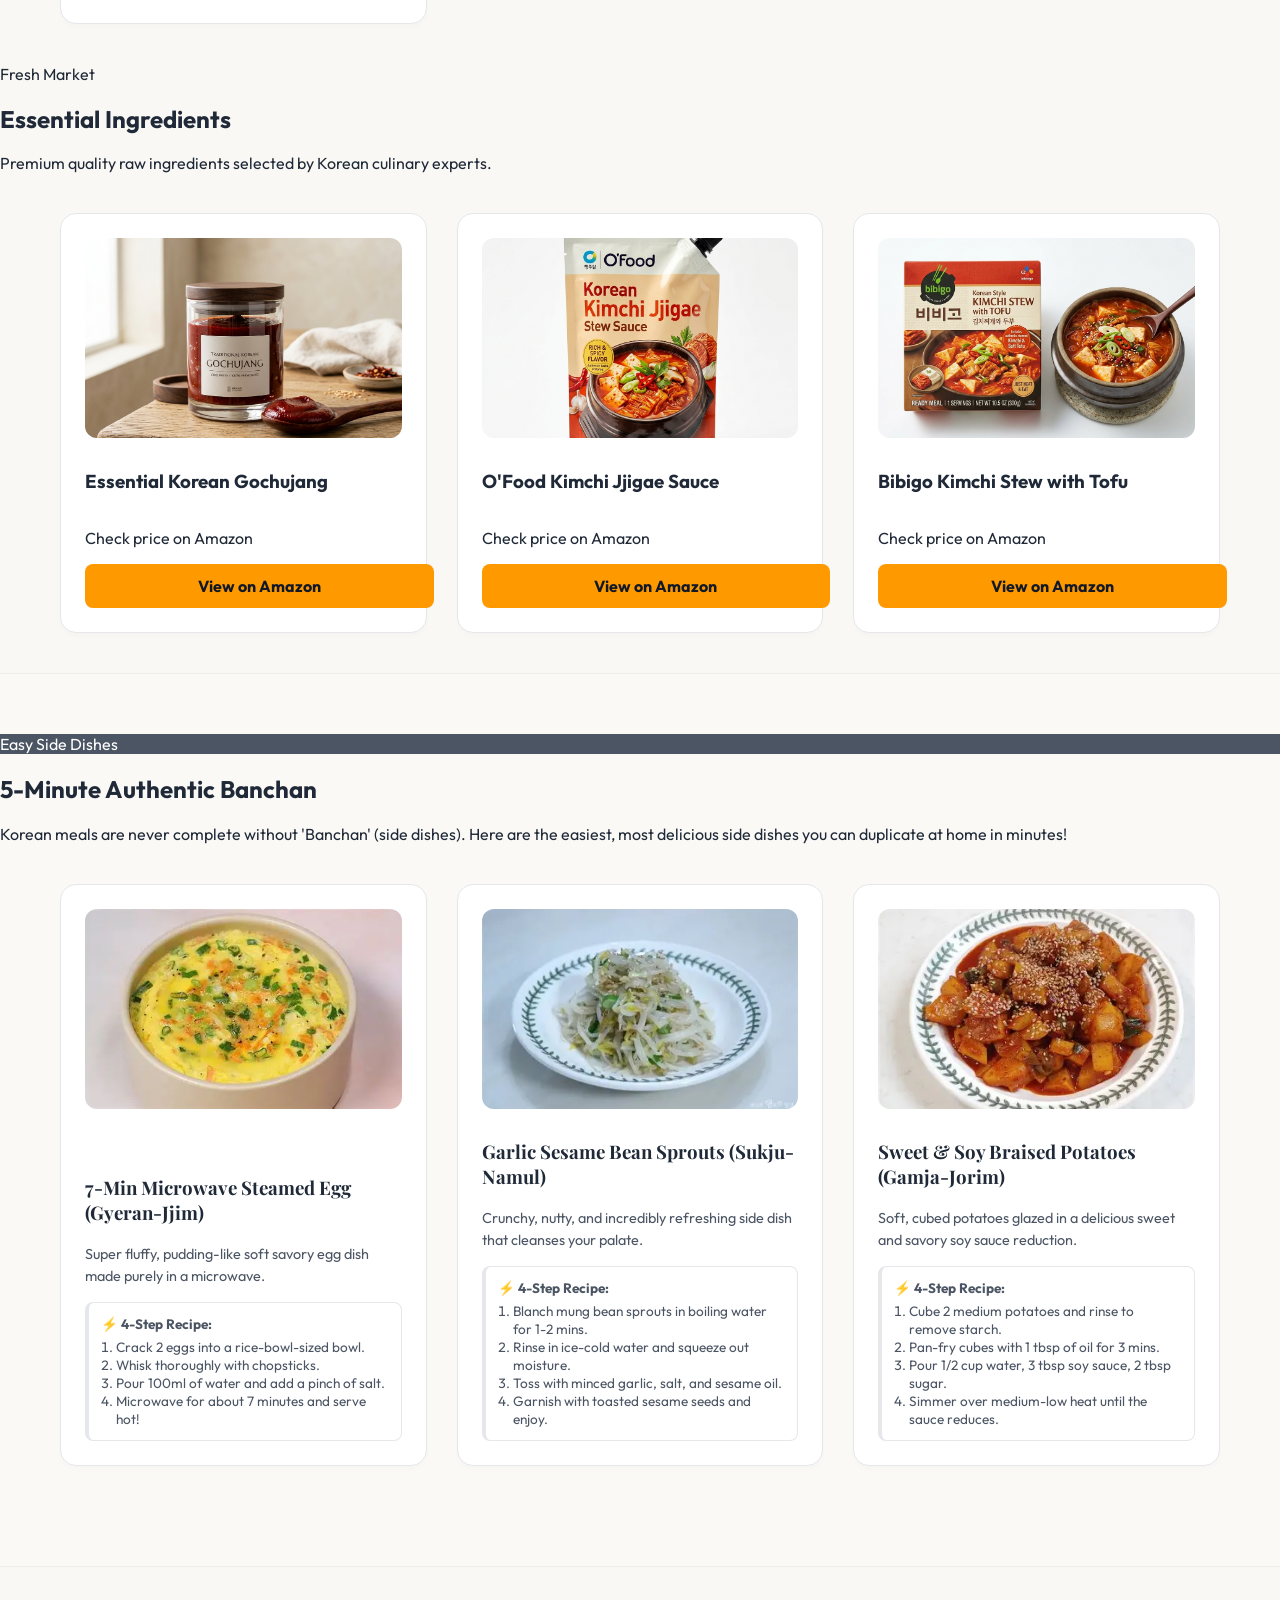
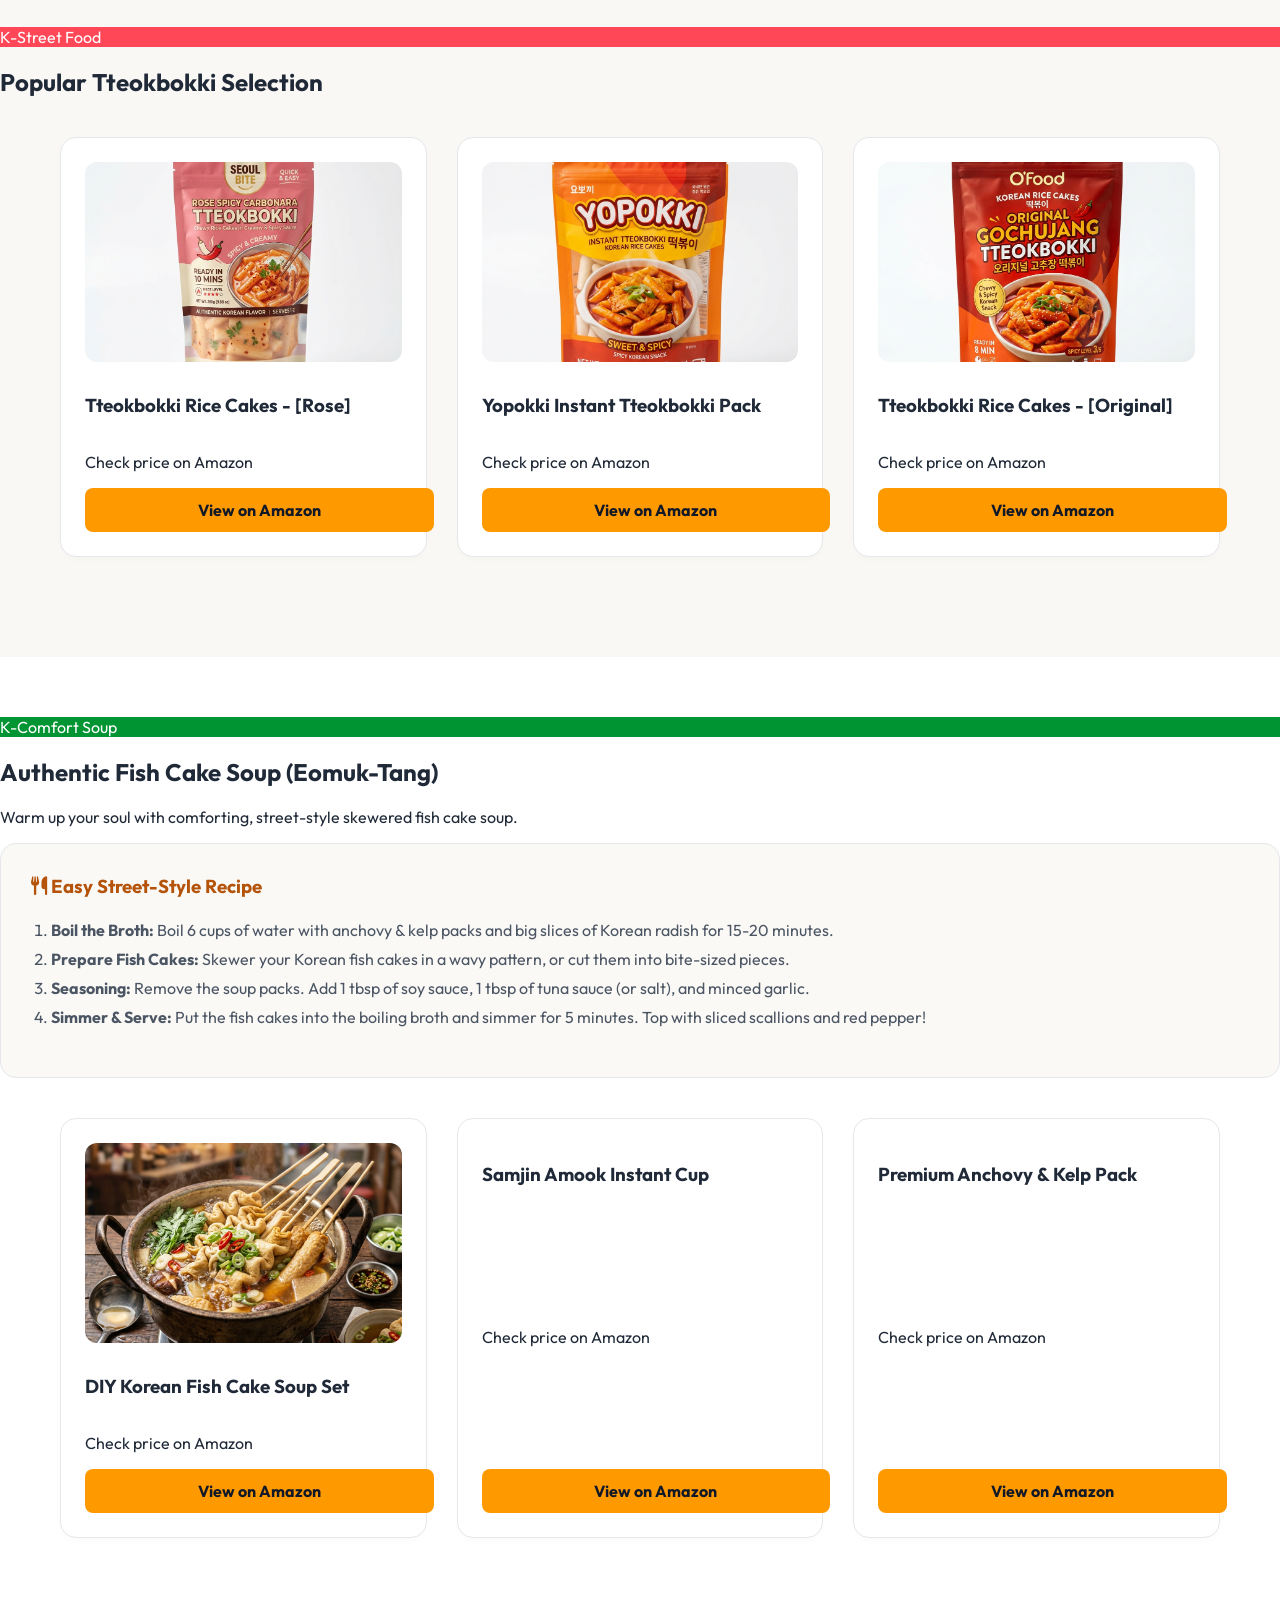
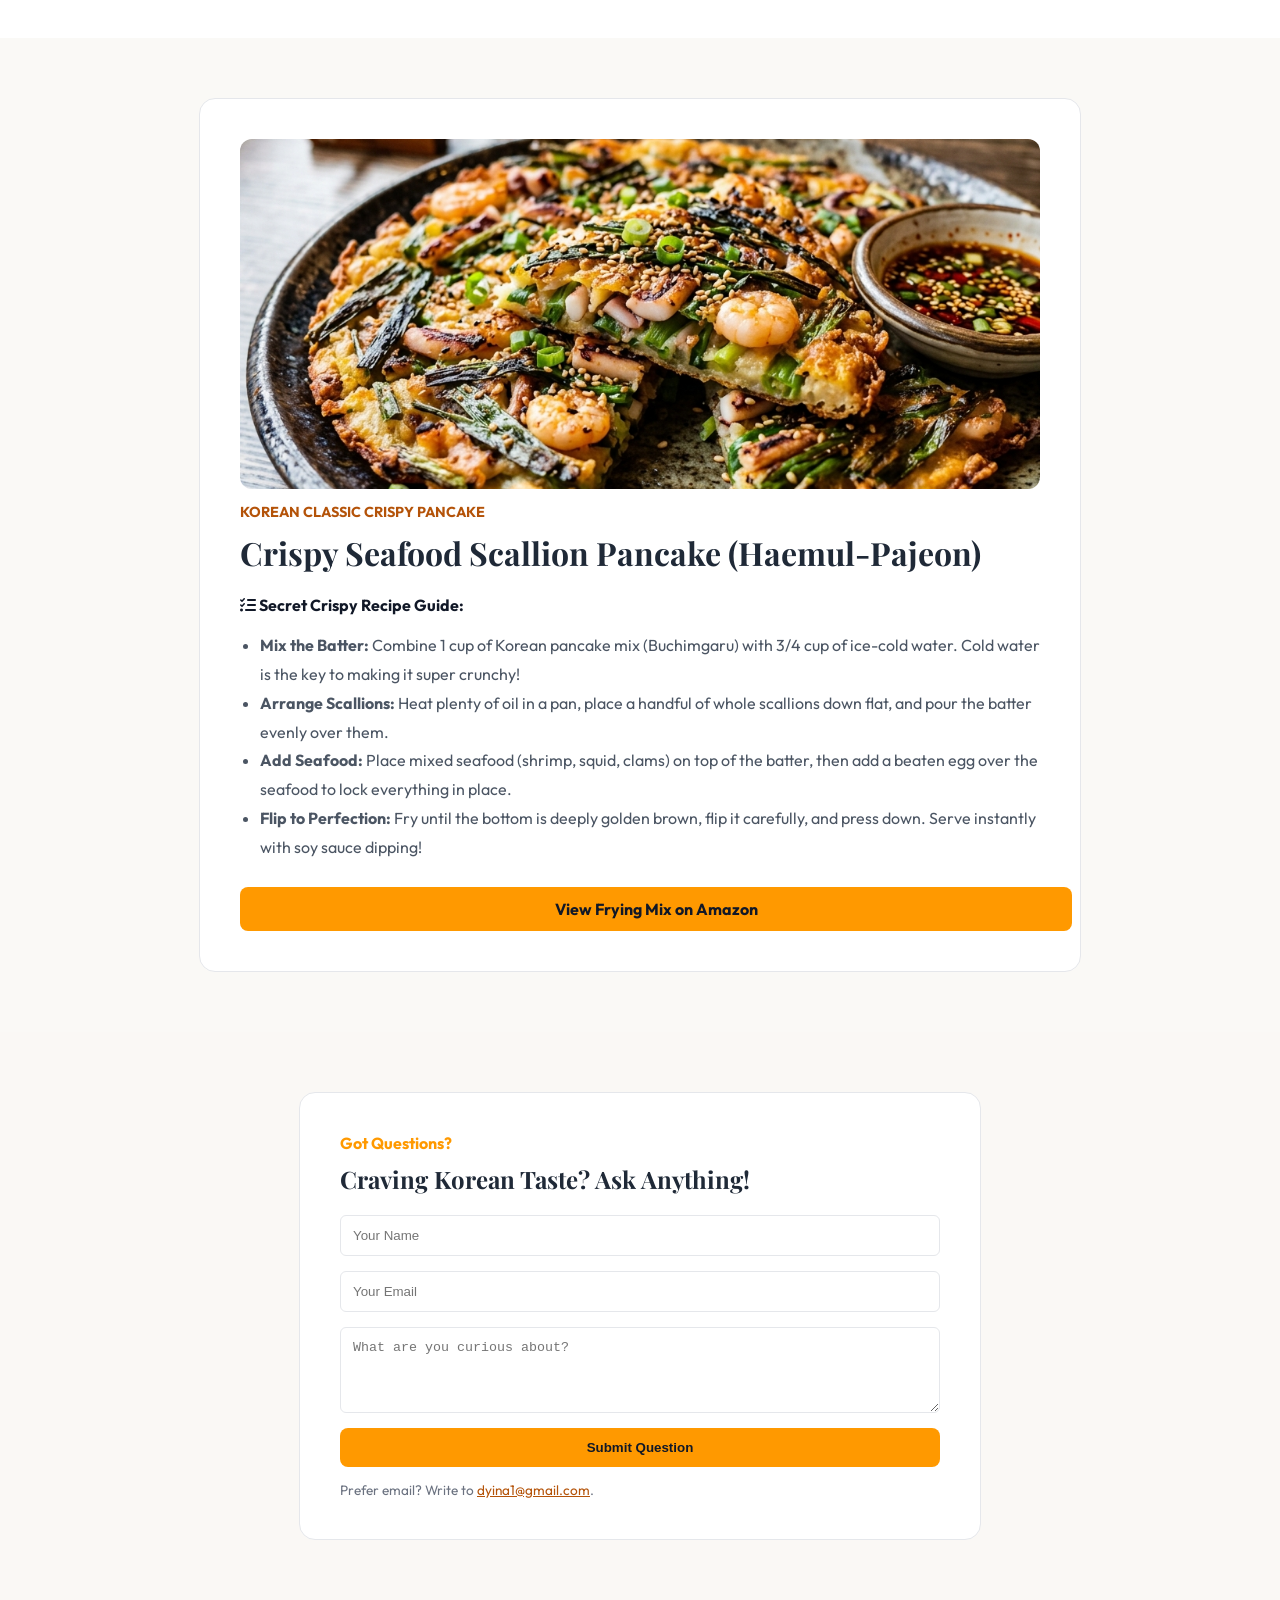
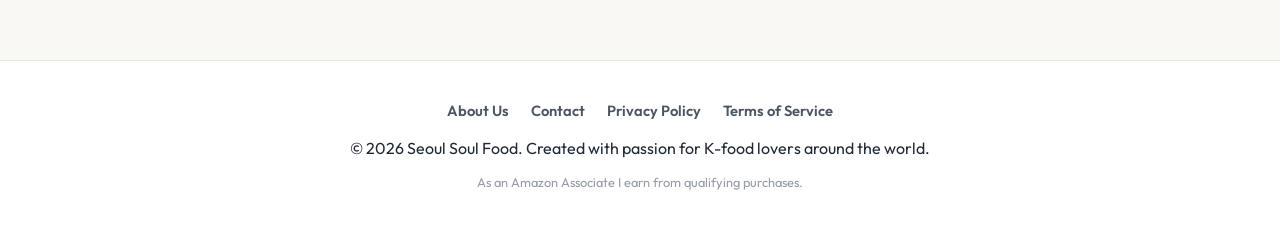
==== commit bc7d94f2: "사이트 오류·SEO 정리: #culture 메뉴 앵커, 깨진 이미지 제거, 푸터 내부 링크, 연락 이메일, amzn.to 링크 교체, robots/sitemap/OG 메타 추가" ====
--- a/index.html
+++ b/index.html
@@ -5,6 +5,14 @@
     <meta charset="UTF-8">
     <meta name="viewport" content="width=device-width, initial-scale=1.0">
     <title>Seoul Soul Food | Global Korean Culinary Guide & Ingredients Shop</title>
+    <meta name="description" content="Explore authentic Korean recipes, kimchi and banchan guides, essential ingredients, and K-food culture at Seoul Soul Food, your guide to cooking Korean food at home.">
+    <link rel="canonical" href="https://dyinabenefitguide.com/k-food/">
+    <meta property="og:title" content="Seoul Soul Food | Global Korean Culinary Guide & Ingredients Shop">
+    <meta property="og:description" content="Authentic Korean recipes, kimchi and banchan guides, essential ingredients, and K-food culture for home cooks around the world.">
+    <meta property="og:url" content="https://dyinabenefitguide.com/k-food/">
+    <meta property="og:type" content="website">
+    <meta property="og:site_name" content="Seoul Soul Food">
+    <meta property="og:image" content="https://dyinabenefitguide.com/k-food/images/banner.png">
     <!-- Google Fonts for premium typography -->
     <link rel="preconnect" href="https://fonts.googleapis.com">
     <link rel="preconnect" href="https://fonts.gstatic.com" crossorigin>
@@ -29,7 +37,7 @@
                 <a href="#recipes" class="nav-link">Recipes</a>
                 <a href="#banchan" class="nav-link">Banchan Guide</a>
                 <a href="#ingredients" class="nav-link">Ingredients</a>
-                <a href="#culture" class="nav-link">Korean Culture</a>
+                <a href="#about" class="nav-link">Korean Culture</a>
                 <a href="#qa" class="nav-link">Q&A</a>
             </nav>
         </div>
@@ -72,32 +80,32 @@
             <p class="section-subtitle">Discover the different types of Korean kimchi and their unique flavors.</p>
             <div class="ingredients-grid">
                 <div class="ingredient-card">
-                    <img src="images/baechu-kimchi.png" class="ingredient-image">
+                    <img src="images/baechu-kimchi.png" class="ingredient-image" alt="Baechu kimchi (napa cabbage kimchi)" loading="lazy">
                     <h3>Baechu Kimchi</h3>
                     <p>The most popular Korean cabbage kimchi.</p>
                 </div>
                 <div class="ingredient-card">
-                    <img src="images/kkakdugi.png" class="ingredient-image">
+                    <img src="images/kkakdugi.png" class="ingredient-image" alt="Kkakdugi (diced radish kimchi)" loading="lazy">
                     <h3>Kkakdugi</h3>
                     <p>Crunchy diced radish kimchi.</p>
                 </div>
                 <div class="ingredient-card">
-                    <img src="images/oi-sobagi.png" class="ingredient-image">
+                    <img src="images/oi-sobagi.png" class="ingredient-image" alt="Oi sobagi (stuffed cucumber kimchi)" loading="lazy">
                     <h3>Oi Sobagi</h3>
                     <p>Fresh cucumber kimchi perfect for summer.</p>
                 </div>
                 <div class="ingredient-card">
-                    <img src="images/baek-kimchi.png" class="ingredient-image">
+                    <img src="images/baek-kimchi.png" class="ingredient-image" alt="Baek kimchi (white kimchi)" loading="lazy">
                     <h3>Baek Kimchi</h3>
                     <p>Non-spicy kimchi loved by beginners.</p>
                 </div>
                 <div class="ingredient-card">
-                    <img src="images/chonggak-kimchi.png" class="ingredient-image">
+                    <img src="images/chonggak-kimchi.png" class="ingredient-image" alt="Chonggak kimchi (young radish kimchi)" loading="lazy">
                     <h3>Chonggak Kimchi</h3>
                     <p>Traditional young radish kimchi.</p>
                 </div>
                 <div class="ingredient-card">
-                    <img src="images/yeolmu-kimchi.png" class="ingredient-image">
+                    <img src="images/yeolmu-kimchi.png" class="ingredient-image" alt="Yeolmu kimchi (young radish leaf kimchi)" loading="lazy">
                     <h3>Yeolmu Kimchi</h3>
                     <p>Refreshing young radish leaf kimchi.</p>
                 </div>
@@ -113,27 +121,27 @@
             <p class="section-subtitle">Recreate the iconic and easy flavors of Korea.</p>
             <div class="recipes-grid">
                 <div class="recipe-card">
-                    <img src="images/recipe_bulgogi.png" class="recipe-image">
+                    <img src="images/recipe_bulgogi.png" class="recipe-image" alt="Bulgogi (Korean marinated beef)" loading="lazy">
                     <h3 class="recipe-name">Bulgogi (불고기)</h3>
                     <p class="recipe-desc">Thinly sliced tender beef marinated in a perfectly balanced sweet and savory soy sauce mixture.</p>
-                    <button class="btn-orange" onclick="window.open('https://amzn.to/3Bu1245')">🛒 Buy Ingredients</button>
-                </div>
-                <div class="recipe-card">
-                    <img src="images/recipe_japchae.png" class="recipe-image">
+                    <a class="btn-orange" href="https://www.amazon.com/s?k=Korean+bulgogi+marinade+sauce" target="_blank" rel="noopener noreferrer">🛒 Buy Ingredients</a>
+                </div>
+                <div class="recipe-card">
+                    <img src="images/recipe_japchae.png" class="recipe-image" alt="Japchae (Korean glass noodle stir-fry)" loading="lazy">
                     <h3 class="recipe-name">Japchae (잡채)</h3>
                     <p class="recipe-desc">Chewy glass noodles tossed in sweet soy sauce sesame glaze with colorful vegetables.</p>
-                    <button class="btn-orange" onclick="window.open('https://amzn.to/47D4M1A')">🛒 Buy Ingredients</button>
-                </div>
-                <div class="recipe-card">
-                    <img src="images/recipe_jeyuk.png" class="recipe-image">
+                    <a class="btn-orange" href="https://www.amazon.com/s?k=Korean+japchae+glass+noodles" target="_blank" rel="noopener noreferrer">🛒 Buy Ingredients</a>
+                </div>
+                <div class="recipe-card">
+                    <img src="images/recipe_jeyuk.png" class="recipe-image" alt="Jeyuk-bokkeum (spicy stir-fried pork)" loading="lazy">
                     <h3 class="recipe-name">Jeyuk-Bokkeum (제육볶음)</h3>
                     <p class="recipe-desc">Juicy sliced pork stir-fried in a fiery Gochujang sauce, bursting with deep flavor.</p>
-                    <button class="btn-orange" onclick="window.open('https://amzn.to/3Go1267')">🛒 Buy Ingredients</button>
+                    <a class="btn-orange" href="https://www.amazon.com/s?k=Korean+gochujang+pork+marinade" target="_blank" rel="noopener noreferrer">🛒 Buy Ingredients</a>
                 </div>
                 
                 <!-- 대패삼겹살 숙주볶음 카드 (사장님 폴더 속 실제 이름 'Daepae Samgyeopsal Sukju- bo...' 정밀 매칭 배선) -->
                 <div class="recipe-card" style="grid-column: span 1; border: 2px solid #ff9900; background: #fffdfa;">
-                    <img src="images/daepae.png" class="recipe-image" alt="Pork Belly & Bean Sprouts">
+                    <img src="images/daepae.png" class="recipe-image" alt="Pork Belly & Bean Sprouts" loading="lazy">
                     <div style="padding: 0 15px 15px 15px;">
                         <span style="color:#e11d48; font-weight:700; font-size:0.8rem; text-transform:uppercase; letter-spacing:1px;">10-Min Super Easy Home Cook</span>
                         <h3 class="recipe-name" style="margin-top:5px; font-family:'Playfair Display', serif;">Pork Belly & Bean Sprouts (Daepae-Samgyeopsal Sukju-Bokkeum)</h3>
@@ -172,19 +180,19 @@
             <p class="section-subtitle">Premium quality raw ingredients selected by Korean culinary experts.</p>
             <div class="ingredients-grid">
                 <div class="ingredient-card">
-                    <img src="images/ing_gochujang.png" class="ingredient-image">
+                    <img src="images/ing_gochujang.png" class="ingredient-image" alt="Korean gochujang (red chili paste)" loading="lazy">
                     <h3 class="ingredient-name">Essential Korean Gochujang</h3>
                     <p class="price">Check price on Amazon</p>
                     <a href="https://www.amazon.com/gp/aw/d/B013HB0CC4/" target="_blank" class="btn-buy-simple">View on Amazon</a>
                 </div>
                 <div class="ingredient-card">
-                    <img src="images/ing_ofood.png" class="ingredient-image">
+                    <img src="images/ing_ofood.png" class="ingredient-image" alt="O'Food kimchi jjigae sauce" loading="lazy">
                     <h3 class="ingredient-name">O'Food Kimchi Jjigae Sauce</h3>
                     <p class="price">Check price on Amazon</p>
                     <a href="https://www.amazon.com/Korean-OFood-Kimchi-Jjigae-Sauce/dp/B0G4CYPSKH/" target="_blank" class="btn-buy-simple">View on Amazon</a>
                 </div>
                 <div class="ingredient-card">
-                    <img src="images/ing_bibigo.png" class="ingredient-image">
+                    <img src="images/ing_bibigo.png" class="ingredient-image" alt="Bibigo kimchi stew with tofu" loading="lazy">
                     <h3 class="ingredient-name">Bibigo Kimchi Stew with Tofu</h3>
                     <p class="price">Check price on Amazon</p>
                     <a href="https://www.amazon.com/Instan-Bibigo-Traditional-Korean-Kimchi/dp/B094YXK8BQ/" target="_blank" class="btn-buy-simple">View on Amazon</a>
@@ -206,7 +214,7 @@
             <div class="ingredients-grid">
                 <!-- 계란찜 (사장님 실물 파일 규격 매칭) -->
                 <div class="recipe-card">
-                    <img src="images/Gyeran-Jjim.jpg.webp" class="recipe-image" alt="Gyeran Jjim">
+                    <img src="images/Gyeran-Jjim.jpg.webp" class="recipe-image" alt="Gyeran Jjim" loading="lazy">
                     <div class="recipe-content">
                         <h3 class="recipe-name" style="font-family:'Playfair Display', serif;">7-Min Microwave Steamed Egg (Gyeran-Jjim)</h3>
                         <p class="recipe-desc" style="font-size: 0.9rem; color: #4b5563; line-height: 1.5; margin-bottom: 15px;">
@@ -226,7 +234,7 @@
 
                 <!-- 숙주나물 (오른쪽 상단 탭 실제 파일명 매칭) -->
                 <div class="recipe-card">
-                    <img src="images/Sukju-Namul.jpg.webp" class="recipe-image" alt="Sukju Namul">
+                    <img src="images/Sukju-Namul.jpg.webp" class="recipe-image" alt="Sukju Namul" loading="lazy">
                     <div class="recipe-content">
                         <h3 class="recipe-name" style="font-family:'Playfair Display', serif;">Garlic Sesame Bean Sprouts (Sukju-Namul)</h3>
                         <p class="recipe-desc" style="font-size: 0.9rem; color: #4b5563; line-height: 1.5; margin-bottom: 15px;">
@@ -246,7 +254,7 @@
 
                 <!-- 감자조림 (사장님 실물 파일 규격 매칭) -->
                 <div class="recipe-card">
-                    <img src="images/Gamja-Jorim.jpg.webp" class="recipe-image" alt="Gamja Jorim">
+                    <img src="images/Gamja-Jorim.jpg.webp" class="recipe-image" alt="Gamja Jorim" loading="lazy">
                     <div class="recipe-content">
                         <h3 class="recipe-name" style="font-family:'Playfair Display', serif;">Sweet & Soy Braised Potatoes (Gamja-Jorim)</h3>
                         <p class="recipe-desc" style="font-size: 0.9rem; color: #4b5563; line-height: 1.5; margin-bottom: 15px;">
@@ -274,19 +282,19 @@
             <h2 class="section-title">Popular Tteokbokki Selection</h2>
             <div class="ingredients-grid">
                 <div class="ingredient-card">
-                    <img src="images/ing_tteok_rose.png" class="ingredient-image">
+                    <img src="images/ing_tteok_rose.png" class="ingredient-image" alt="Rose tteokbokki rice cakes" loading="lazy">
                     <h3 class="ingredient-name">Tteokbokki Rice Cakes - [Rose]</h3>
                     <p class="price">Check price on Amazon</p>
                     <a href="https://www.amazon.com/gp/aw/d/B0BHKH226L/" target="_blank" class="btn-buy-simple">View on Amazon</a>
                 </div>
                 <div class="ingredient-card">
-                    <img src="images/ing_tteok_yopokki.png" class="ingredient-image">
+                    <img src="images/ing_tteok_yopokki.png" class="ingredient-image" alt="Yopokki instant tteokbokki pack" loading="lazy">
                     <h3 class="ingredient-name">Yopokki Instant Tteokbokki Pack</h3>
                     <p class="price">Check price on Amazon</p>
                     <a href="https://www.amazon.com/Instant-Tteokbokki-Popular-Korean-Snack/dp/B07GT3HCH3/" target="_blank" class="btn-buy-simple">View on Amazon</a>
                 </div>
                 <div class="ingredient-card">
-                    <img src="images/ing_tteok_original.png" class="ingredient-image">
+                    <img src="images/ing_tteok_original.png" class="ingredient-image" alt="Original tteokbokki rice cakes" loading="lazy">
                     <h3 class="ingredient-name">Tteokbokki Rice Cakes - [Original]</h3>
                     <p class="price">Check price on Amazon</p>
                     <a href="https://www.amazon.com/gp/aw/d/B09976ZMP5/" target="_blank" class="btn-buy-simple">View on Amazon</a>
@@ -314,19 +322,17 @@
 
             <div class="ingredients-grid">
                 <div class="ingredient-card">
-                    <img src="images/ing_fishcake.png" class="ingredient-image">
+                    <img src="images/ing_fishcake.png" class="ingredient-image" alt="Korean fish cake soup set" loading="lazy">
                     <h3 class="ingredient-name">DIY Korean Fish Cake Soup Set</h3>
                     <p class="price">Check price on Amazon</p>
                     <a href="https://www.amazon.com/s?k=Korean+skewered+fish+cake" target="_blank" class="btn-buy-simple">View on Amazon</a>
                 </div>
                 <div class="ingredient-card">
-                    <img src="images/recipe_eomuktang_instant.png" class="ingredient-image" onerror="this.style.display='none';">
                     <h3 class="ingredient-name">Samjin Amook Instant Cup</h3>
                     <p class="price">Check price on Amazon</p>
                     <a href="https://www.amazon.com/s?k=Samjin+Amook+Instant+Fish+Cake+Soup" target="_blank" class="btn-buy-simple">View on Amazon</a>
                 </div>
                 <div class="ingredient-card">
-                    <img src="images/recipe_anchovy_pack.png" class="ingredient-image" onerror="this.style.display='none';">
                     <h3 class="ingredient-name">Premium Anchovy & Kelp Pack</h3>
                     <p class="price">Check price on Amazon</p>
                     <a href="https://www.amazon.com/s?k=Korean+anchovy+soup+pack" target="_blank" class="btn-buy-simple">View on Amazon</a>
@@ -338,7 +344,7 @@
     <!-- 🥞 7. 명품 해물파전 만드는 법 구역 -->
     <section class="pajeon-section" id="pajeon" style="background-color: #faf9f6; padding: 60px 0;">
         <div class="container" style="max-width: 800px; margin: 0 auto; background: #fff; padding: 40px; border-radius: 16px; border: 1px solid #e5e7eb; text-align: left;">
-            <img src="images/recipe_pajeon.png" class="pajeon-image" style="height: 350px !important; width:100%; object-fit:cover; border-radius:12px; margin-bottom:20px;">
+            <img src="images/recipe_pajeon.png" class="pajeon-image" style="height: 350px !important; width:100%; object-fit:cover; border-radius:12px; margin-bottom:20px;" alt="Haemul pajeon (Korean seafood scallion pancake)" loading="lazy">
             <span style="color:#b45309; font-weight:700; font-size:0.9rem; text-transform:uppercase;">Korean Classic Crispy Pancake</span>
             <h2 style="font-family:'Playfair Display', serif; margin: 10px 0 20px 0; font-size:2rem;">Crispy Seafood Scallion Pancake (Haemul-Pajeon)</h2>
             
@@ -362,22 +368,55 @@
             <span style="color:#ff9900; font-weight:700;">Got Questions?</span>
             <h2 style="font-family:'Playfair Display', serif; margin:10px 0 20px 0;">Craving Korean Taste? Ask Anything!</h2>
             <form id="qaForm" style="display:flex; flex-direction:column; gap:15px;">
-                <input type="text" placeholder="Your Name" style="padding:12px; border:1px solid #e5e7eb; border-radius:6px;" required>
-                <input type="email" placeholder="Your Email" style="padding:12px; border:1px solid #e5e7eb; border-radius:6px;" required>
-                <textarea rows="4" placeholder="What are you curious about?" style="padding:12px; border:1px solid #e5e7eb; border-radius:6px;" required></textarea>
+                <input type="text" id="qaName" name="name" placeholder="Your Name" style="padding:12px; border:1px solid #e5e7eb; border-radius:6px;" required>
+                <input type="email" id="qaEmail" name="email" placeholder="Your Email" style="padding:12px; border:1px solid #e5e7eb; border-radius:6px;" required>
+                <textarea id="qaMessage" name="message" rows="4" placeholder="What are you curious about?" style="padding:12px; border:1px solid #e5e7eb; border-radius:6px;" required></textarea>
                 <button type="submit" class="btn-orange">Submit Question</button>
             </form>
+            <p id="qaStatus" role="status" style="display:none; margin:16px 0 0; padding:12px 14px; background:#f0fdf4; border:1px solid #bbf7d0; border-radius:8px; color:#166534; font-size:0.92rem; line-height:1.5;"></p>
+            <p style="margin:14px 0 0; font-size:0.85rem; color:#6b7280;">Prefer email? Write to <a href="mailto:dyina1@gmail.com" style="color:#b45309;">dyina1@gmail.com</a>.</p>
         </div>
     </section>
 
     <!-- 최하단 푸터 마감 -->
     <footer class="main-footer" style="background-color: #ffffff; border-top: 1px solid #e5e7eb; text-align: center; padding: 40px 20px; margin-top: 60px;">
         <div class="container">
+            <nav class="footer-links" style="display:flex; flex-wrap:wrap; justify-content:center; gap:8px 22px; margin:0 0 18px; font-size:0.92rem;">
+                <a href="about.html" style="color:#4b5563; text-decoration:none; font-weight:600;">About Us</a>
+                <a href="contact.html" style="color:#4b5563; text-decoration:none; font-weight:600;">Contact</a>
+                <a href="privacy.html" style="color:#4b5563; text-decoration:none; font-weight:600;">Privacy Policy</a>
+                <a href="terms.html" style="color:#4b5563; text-decoration:none; font-weight:600;">Terms of Service</a>
+            </nav>
             <p>&copy; 2026 Seoul Soul Food. Created with passion for K-food lovers around the world.</p>
             <p style="font-size: 0.8rem; opacity: 0.7; margin-top: 5px; color:#6b7280;">As an Amazon Associate I earn from qualifying purchases.</p>
         </div>
     </footer>
 
+    <script>
+        // Q&A form: hand the question to the visitor's mail app addressed to dyina1@gmail.com
+        (function () {
+            var form = document.getElementById('qaForm');
+            if (!form) return;
+            form.addEventListener('submit', function (event) {
+                event.preventDefault();
+                var name = document.getElementById('qaName').value.trim();
+                var email = document.getElementById('qaEmail').value.trim();
+                var message = document.getElementById('qaMessage').value.trim();
+                var status = document.getElementById('qaStatus');
+                if (!name || !email || !message) {
+                    status.textContent = 'Please fill in your name, email, and question.';
+                    status.style.display = 'block';
+                    return;
+                }
+                var subject = encodeURIComponent('[Seoul Soul Food Q&A] Question from ' + name);
+                var body = encodeURIComponent(message + '\n\nFrom: ' + name + ' (' + email + ')');
+                window.location.href = 'mailto:dyina1@gmail.com?subject=' + subject + '&body=' + body;
+                status.textContent = 'Thank you, ' + name + '! Your email app is opening with the question filled in - just press send. If nothing opens, email dyina1@gmail.com directly.';
+                status.style.display = 'block';
+            });
+        })();
+    </script>
+
 </body>
 
 </html>
